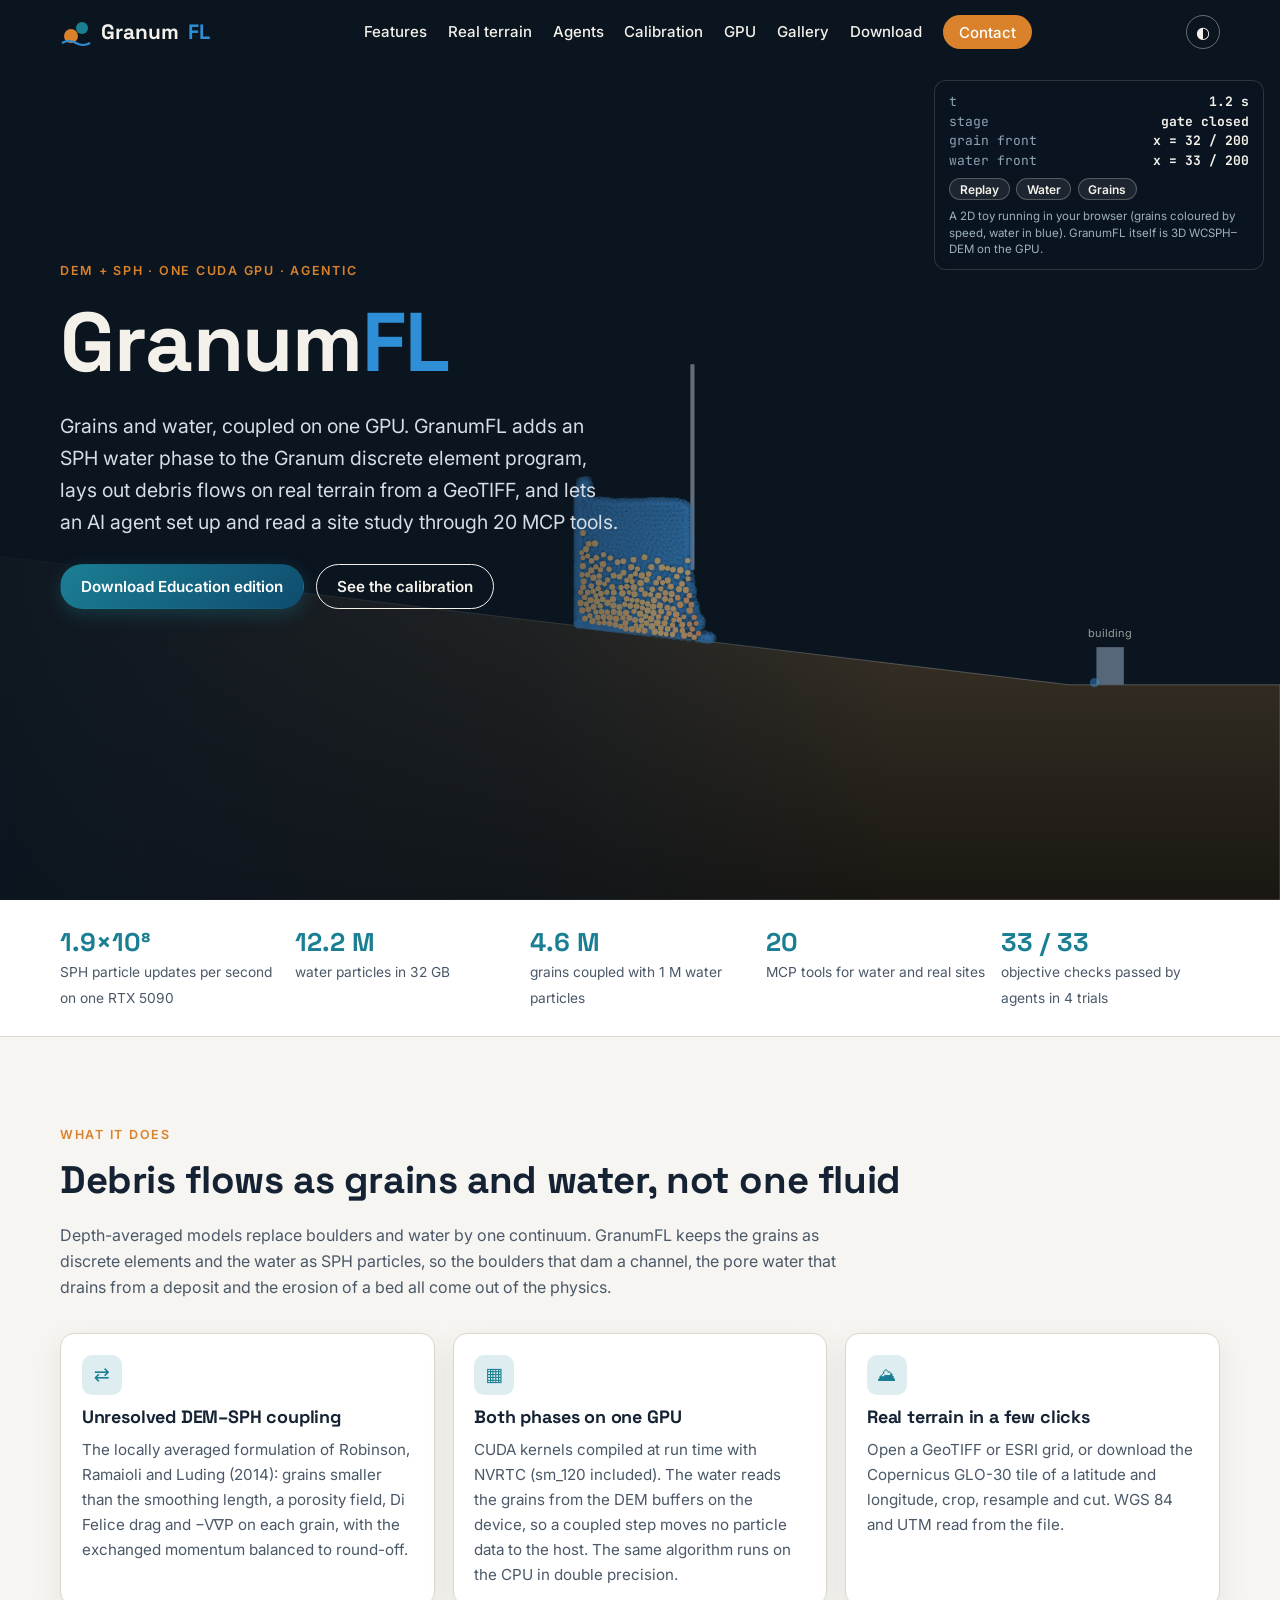
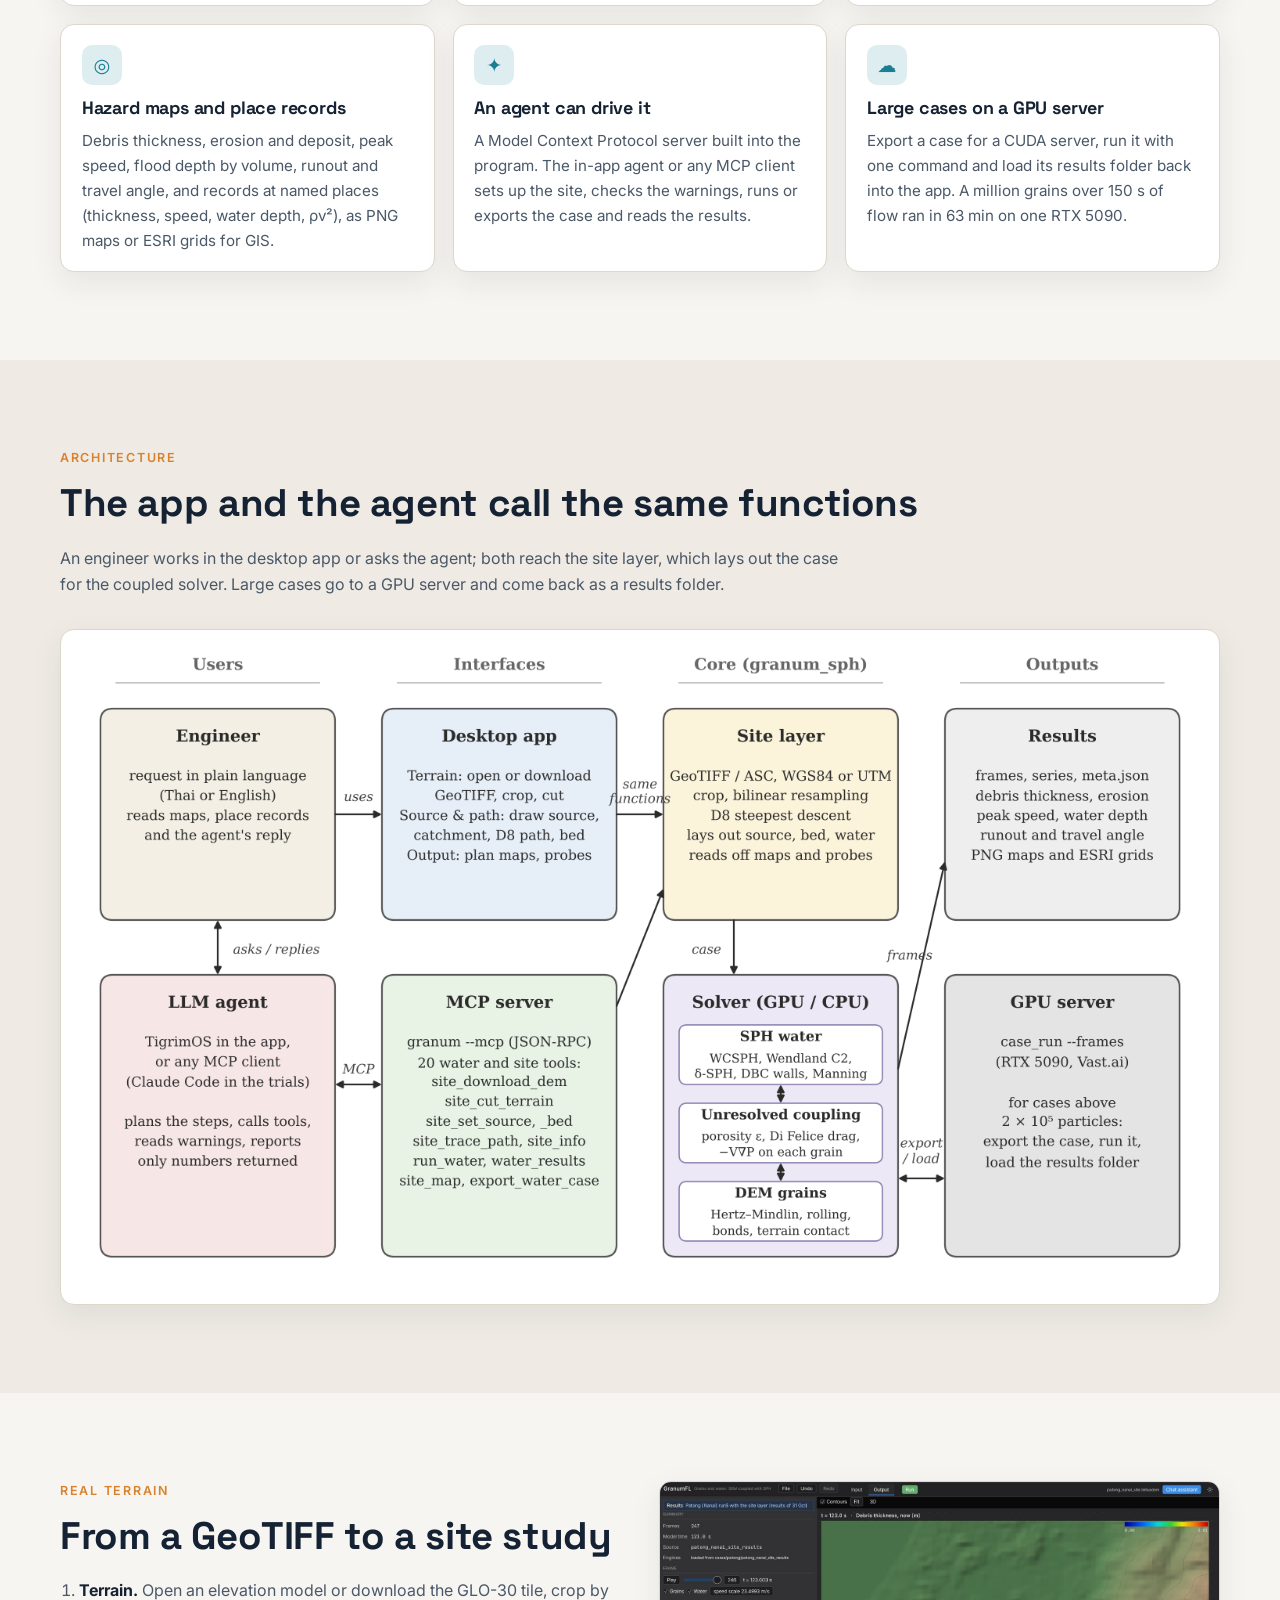
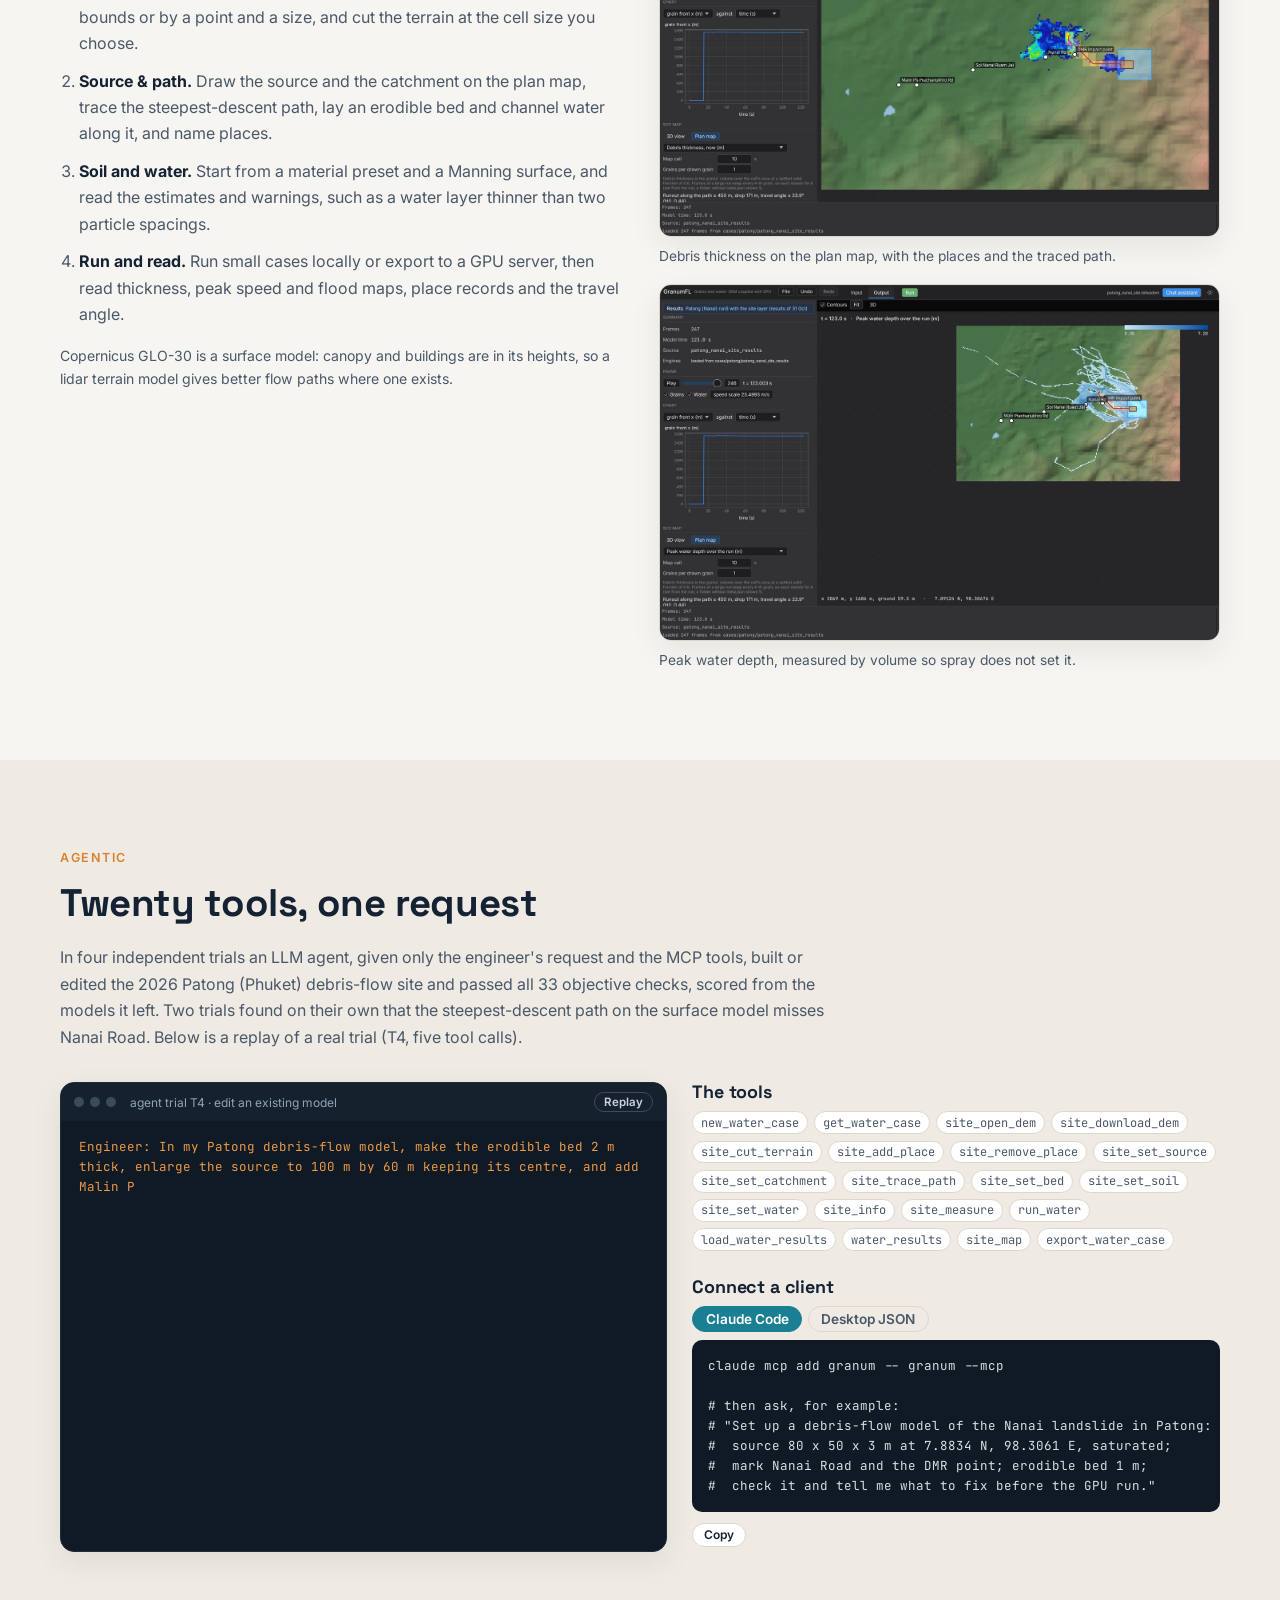
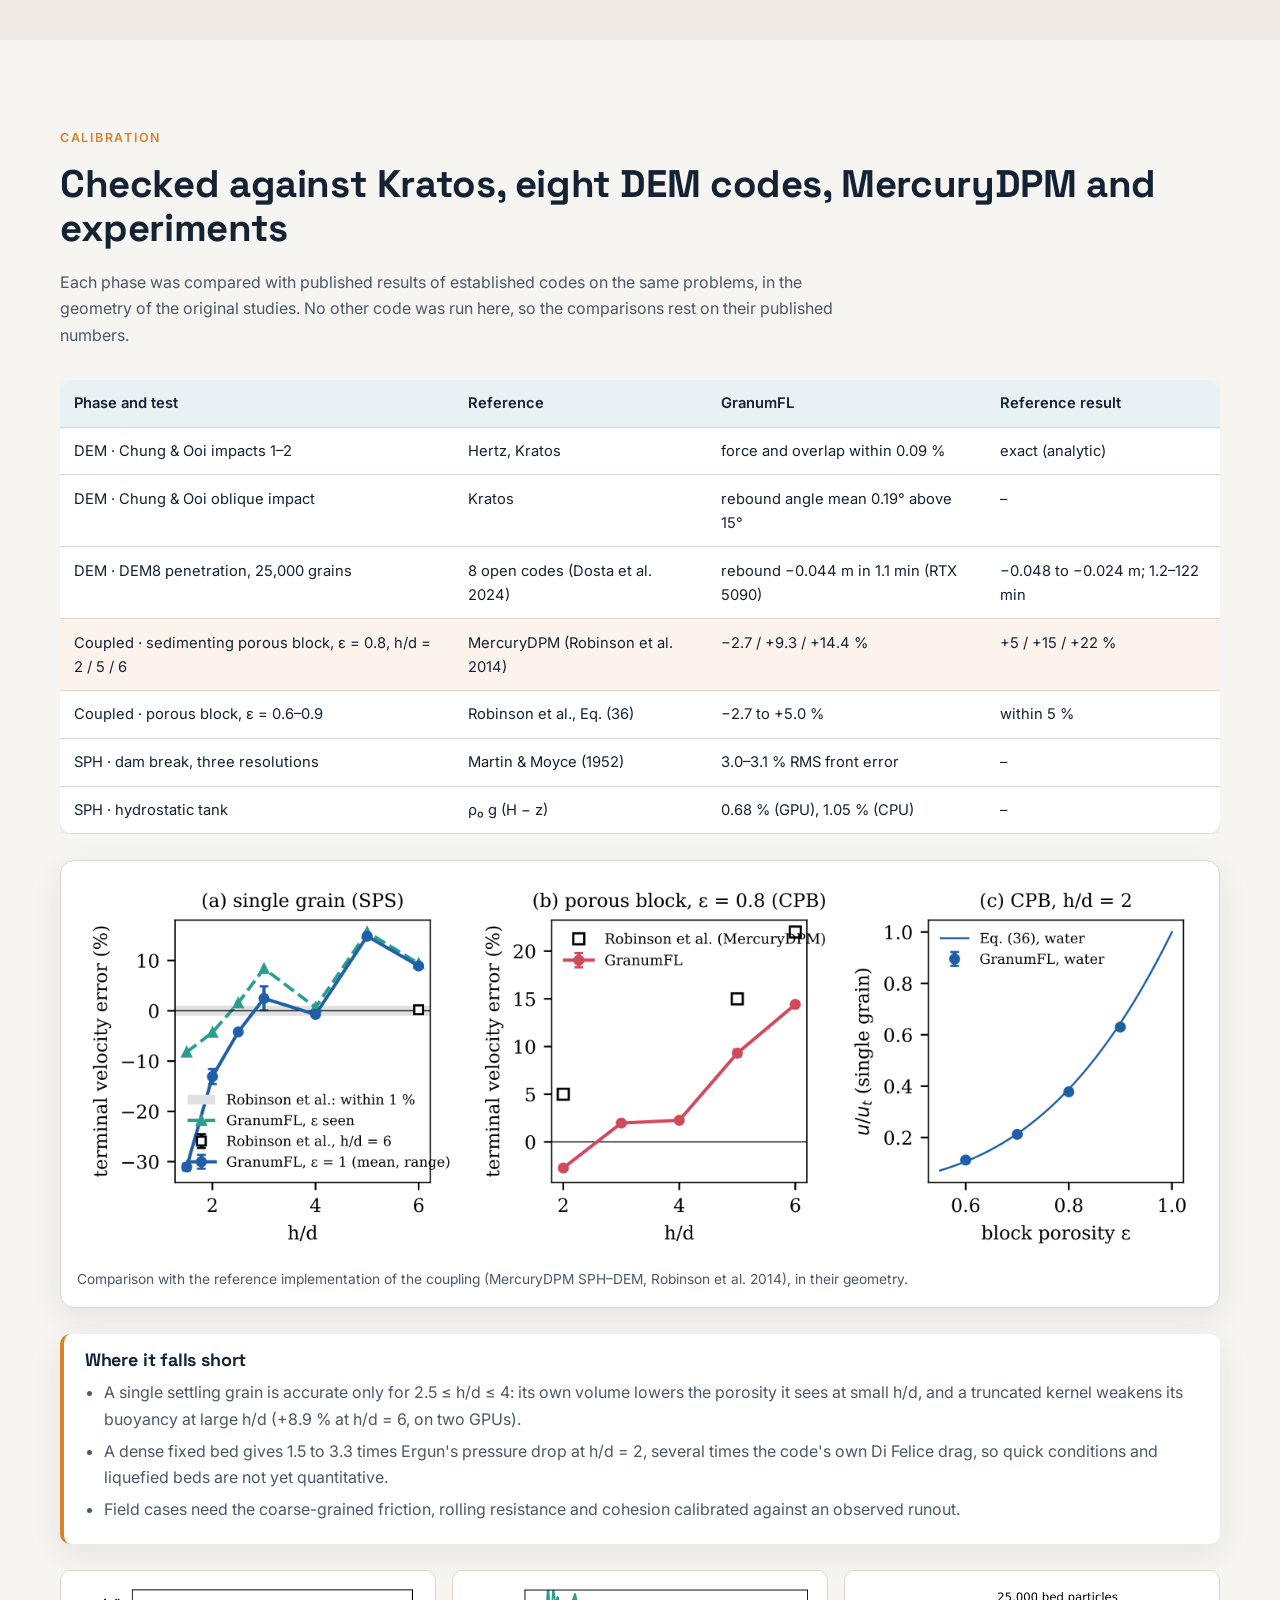
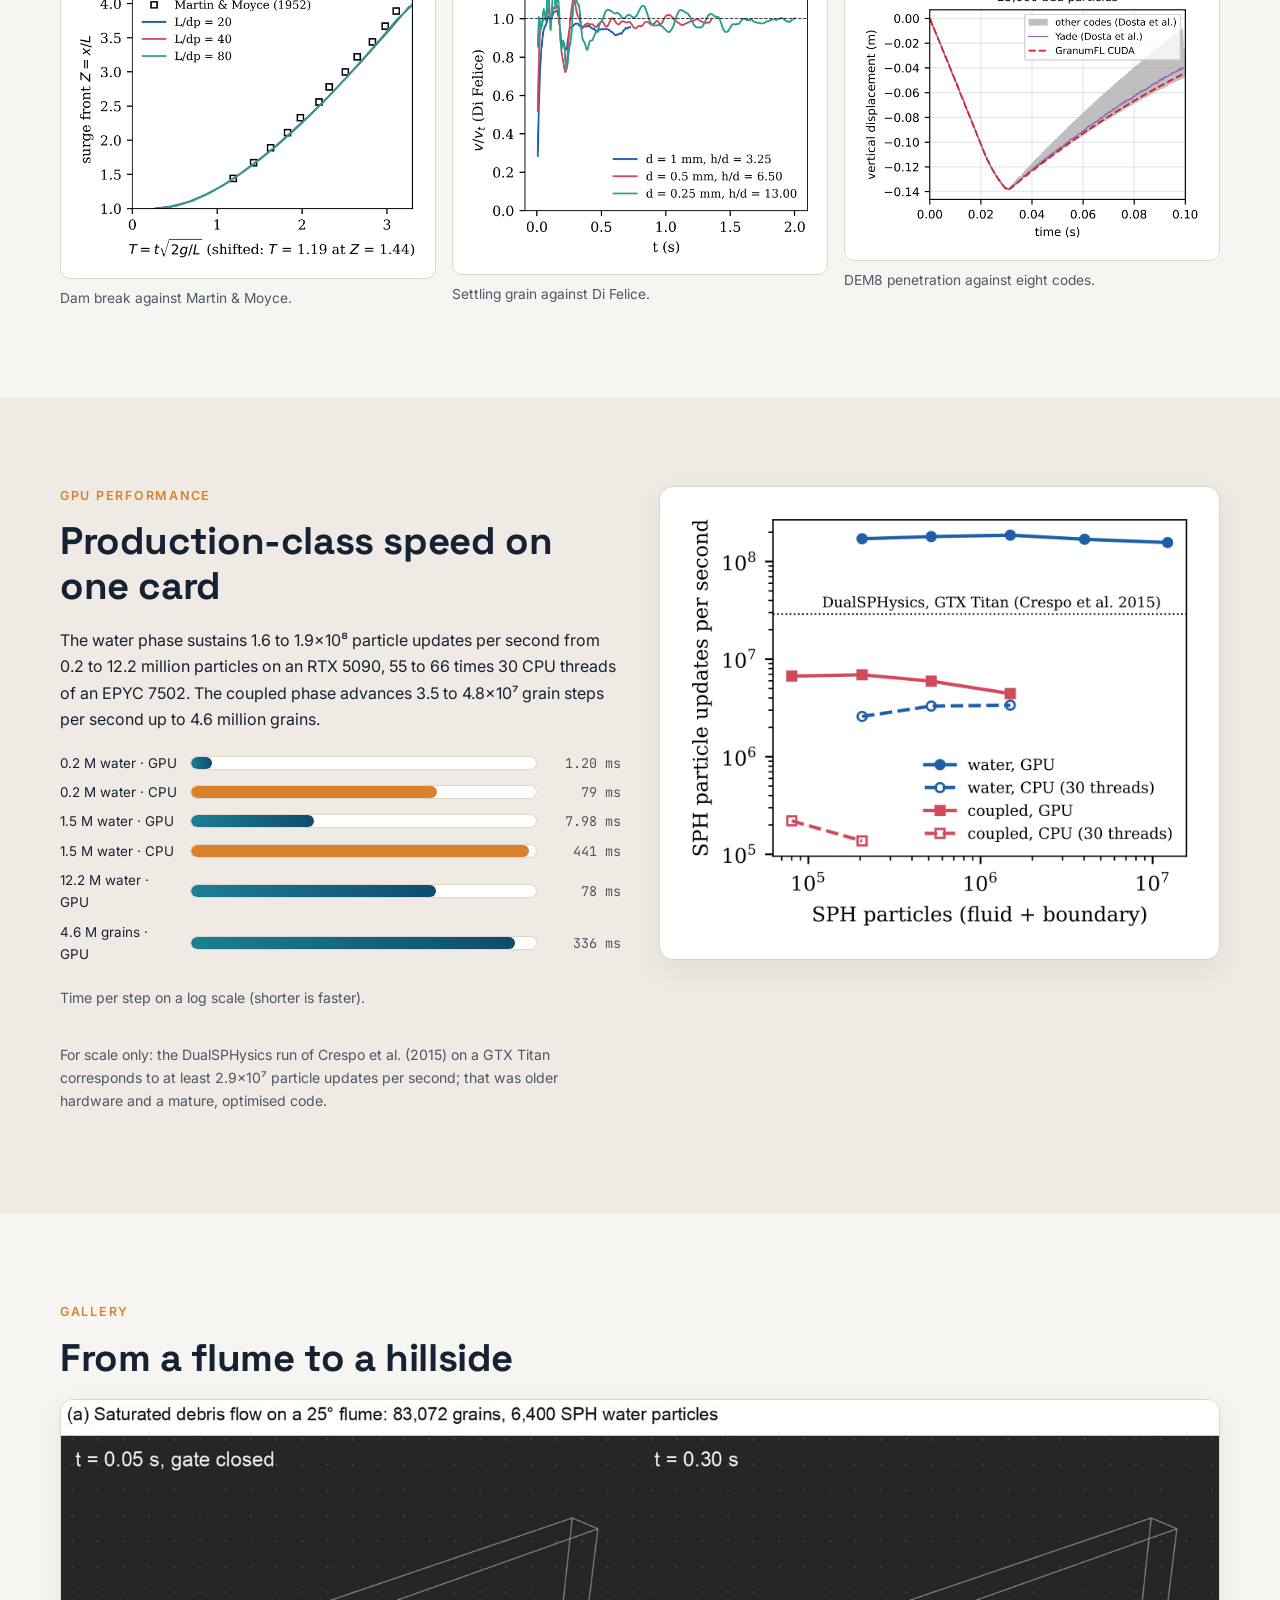
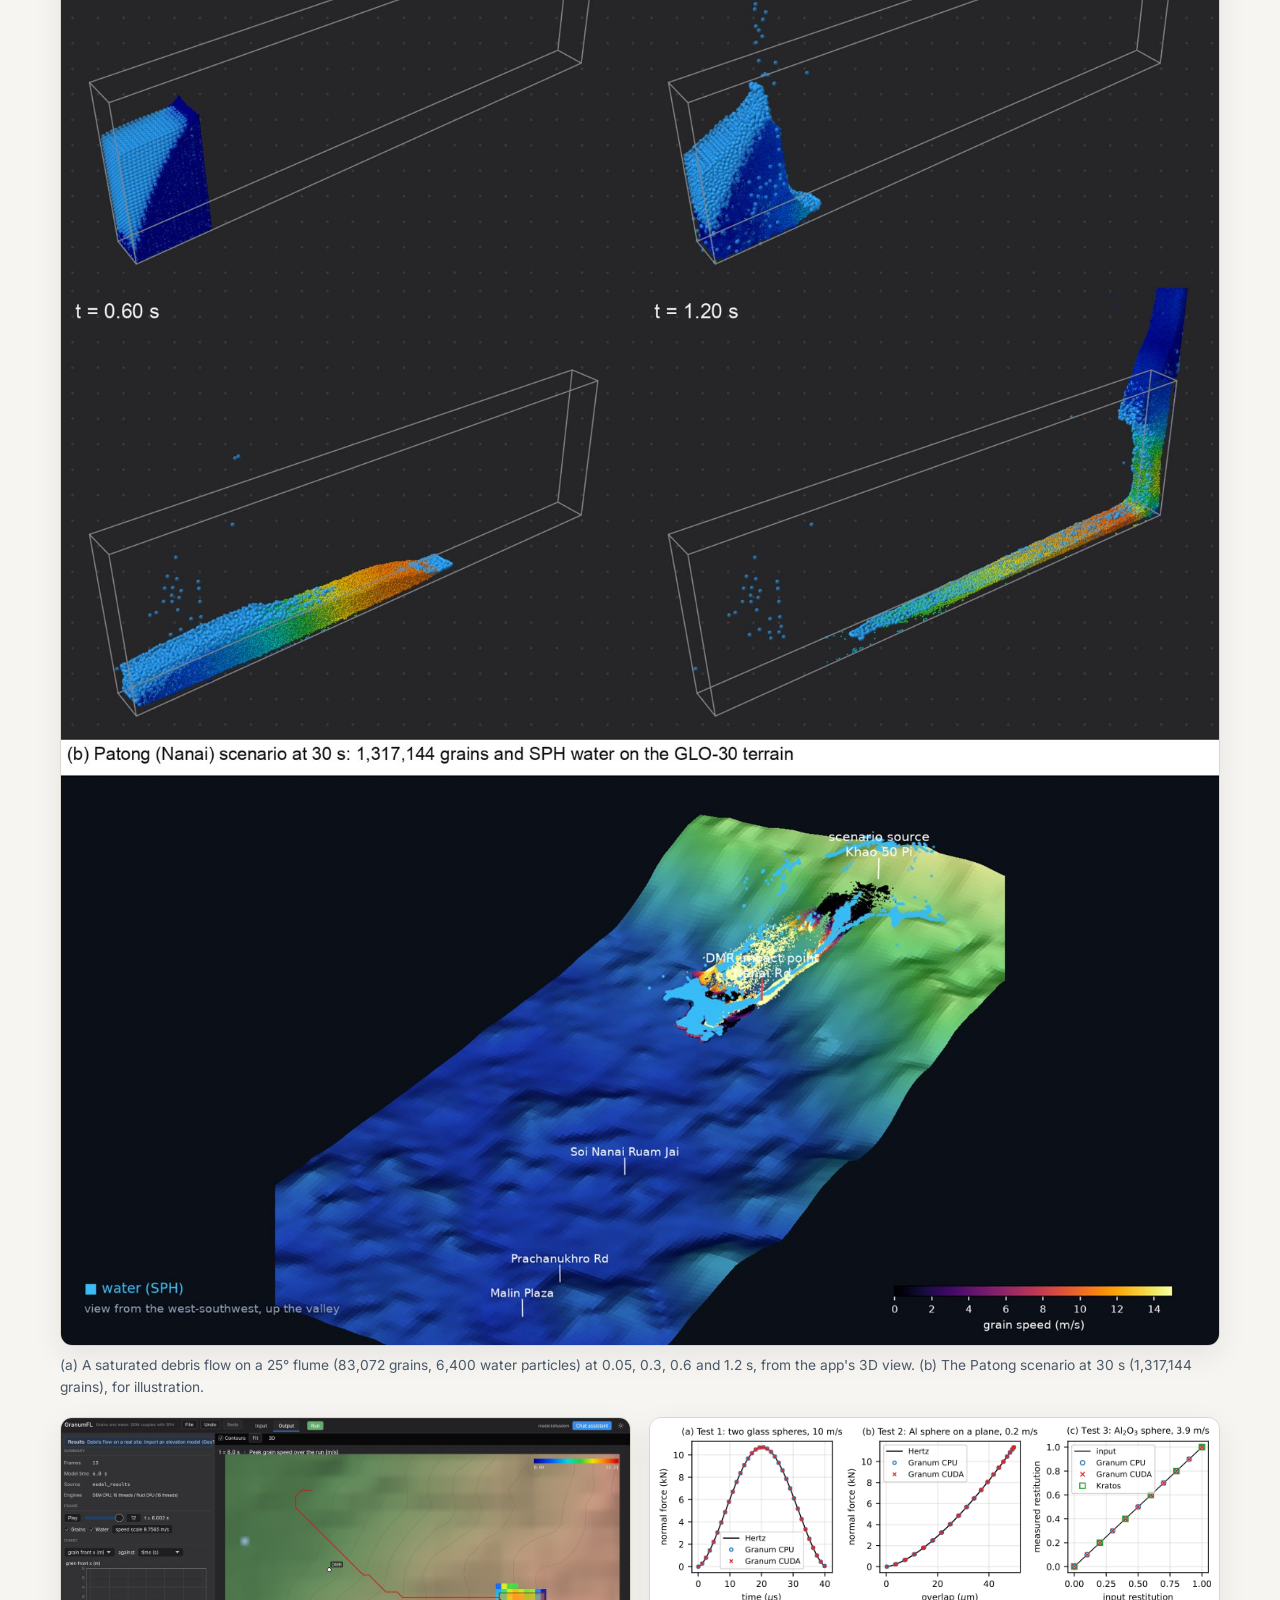
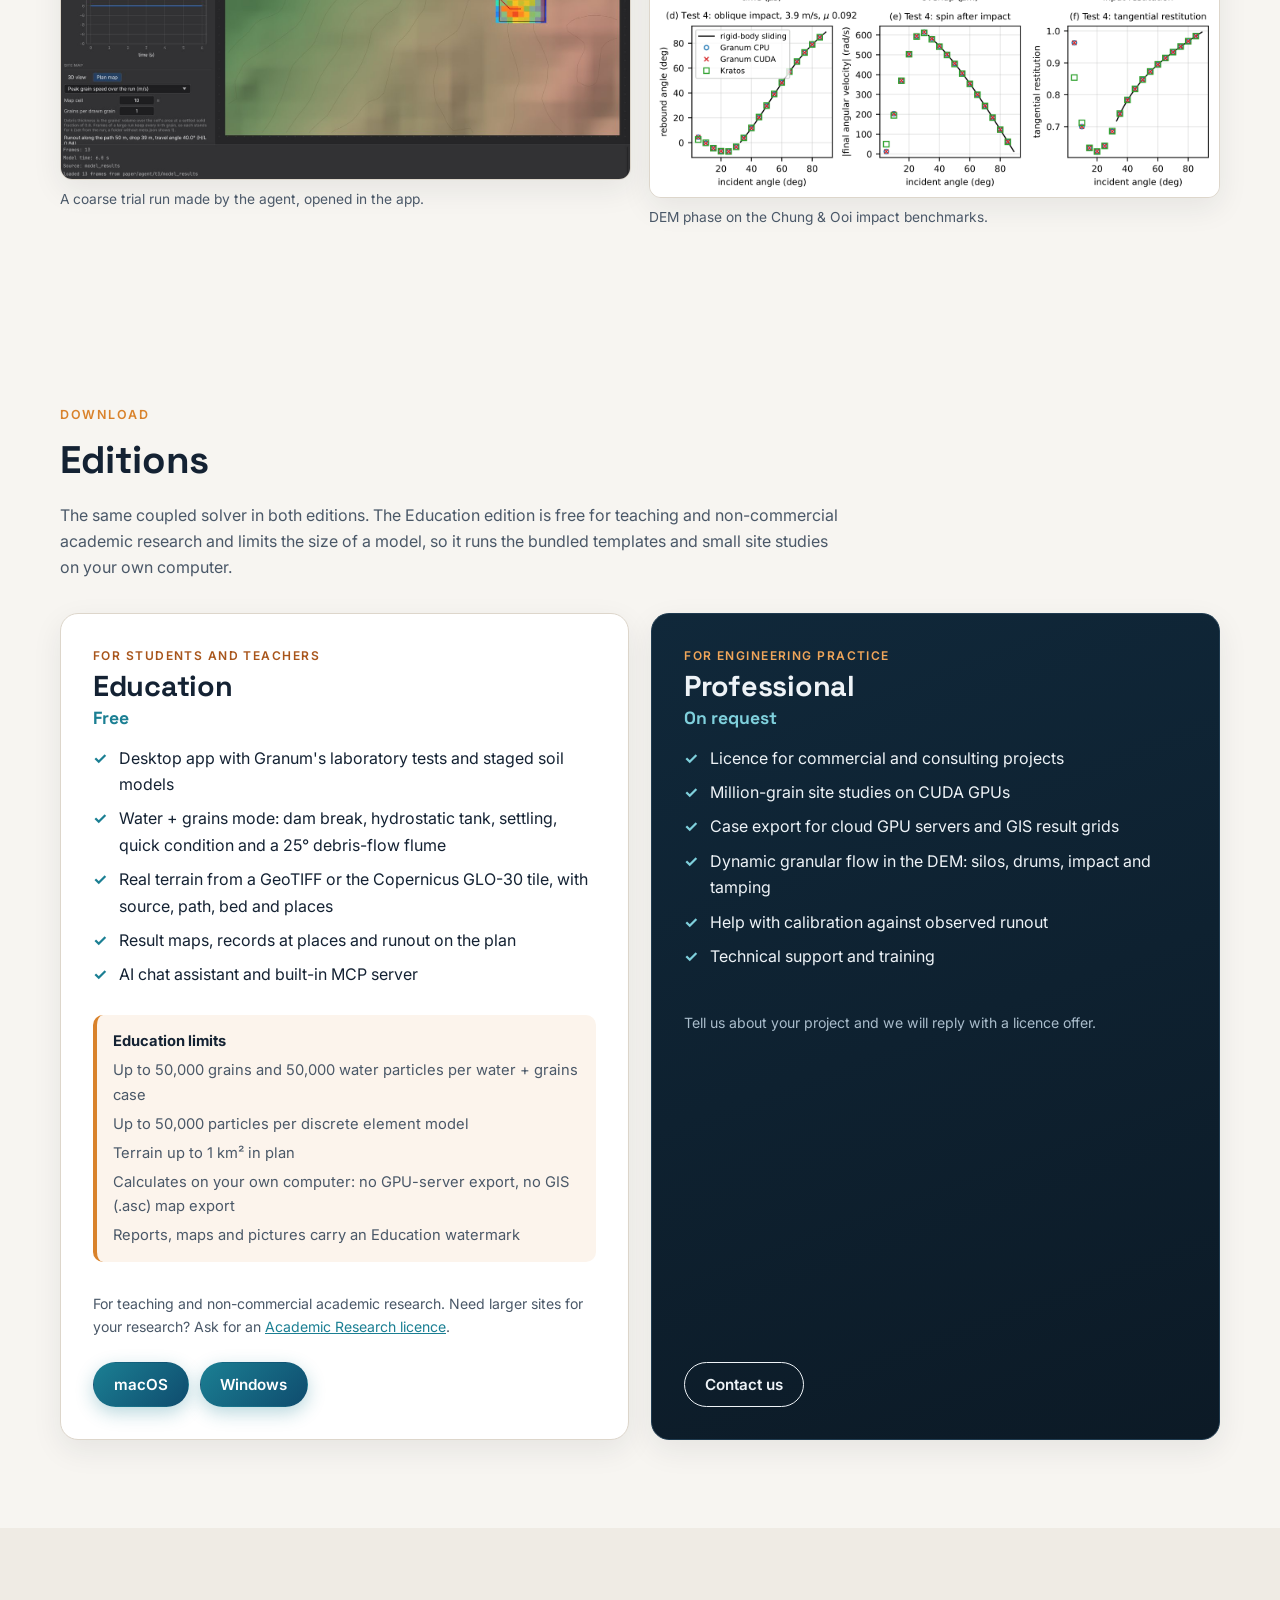
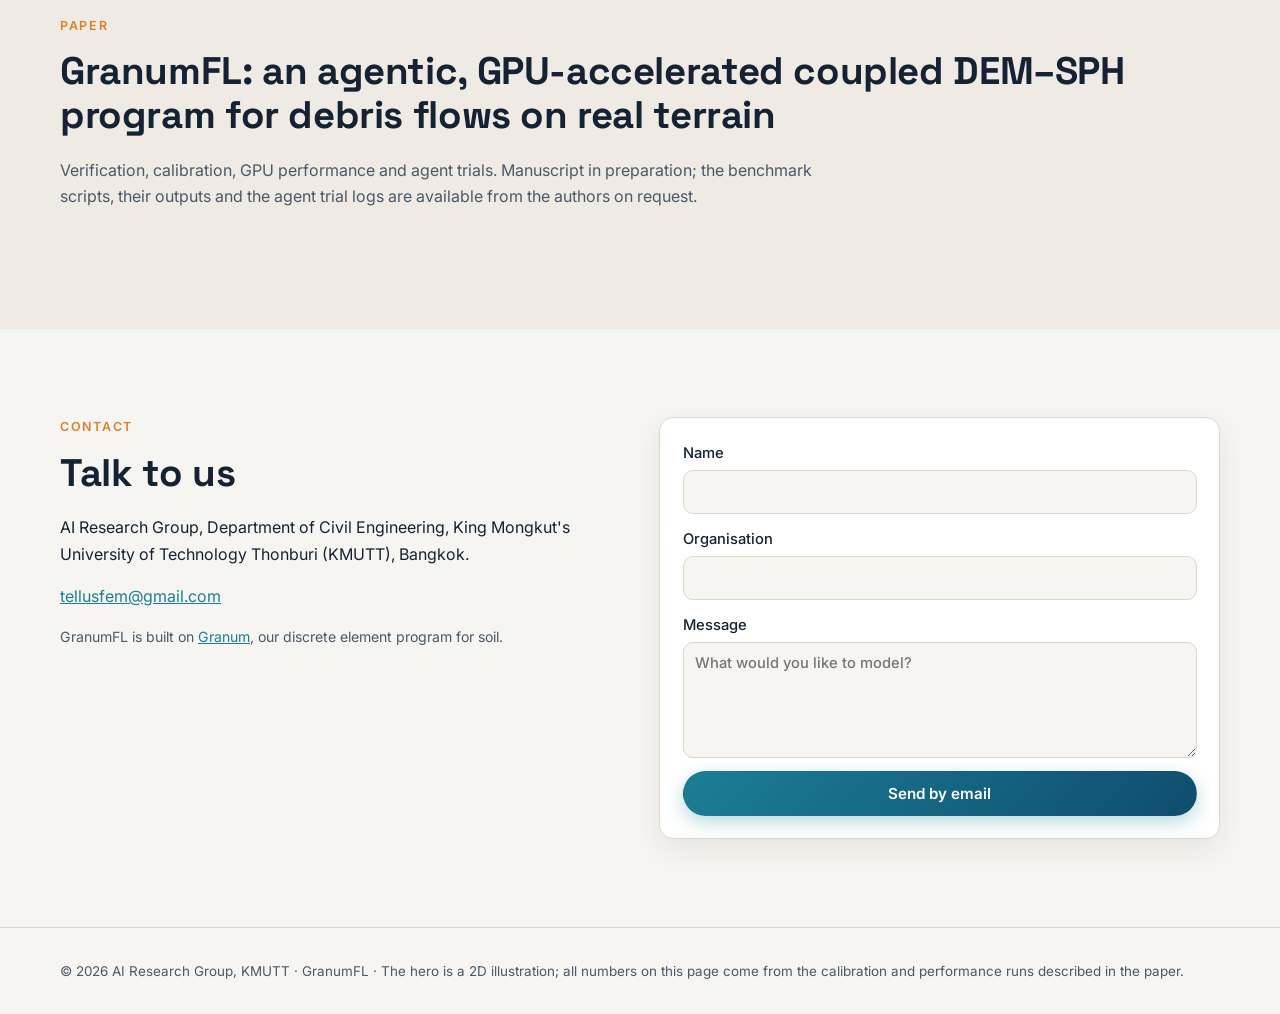
==== index.html @ bceed851 "GranumFL website with the Education edition downloads Co-Authored-By: Claude Opus 5.5 (1M context) <" ====
<!doctype html>
<html lang="en">
<head>
<meta charset="utf-8">
<meta name="viewport" content="width=device-width, initial-scale=1">
<title>GranumFL: grains and water on one GPU</title>
<meta name="description" content="GranumFL couples DEM grains with SPH water on one CUDA GPU, lays out debris-flow cases on real terrain from a GeoTIFF, and lets an AI agent drive every step through 20 MCP tools.">
<link rel="preconnect" href="https://fonts.googleapis.com">
<link rel="preconnect" href="https://fonts.gstatic.com" crossorigin>
<link href="https://fonts.googleapis.com/css2?family=Inter:wght@400;500;600;700&family=Space+Grotesk:wght@500;700&family=JetBrains+Mono:wght@400;600&display=swap" rel="stylesheet">
<link rel="stylesheet" href="style.css">
<link rel="icon" href="data:image/svg+xml,%3Csvg xmlns='http://www.w3.org/2000/svg' viewBox='0 0 32 32'%3E%3Ccircle cx='11' cy='20' r='7' fill='%23d9822b'/%3E%3Ccircle cx='22' cy='12' r='6' fill='%231b7f93'/%3E%3C/svg%3E">
</head>
<body>

<header class="nav" id="nav">
  <div class="wrap nav-in">
    <a class="brand" href="#top" aria-label="GranumFL home">
      <svg class="mark" viewBox="0 0 32 32" aria-hidden="true"><circle class="m2" cx="11" cy="20" r="7"/><circle class="m1" cx="22" cy="12" r="6"/><path class="m4" d="M2 27 Q 9 23 16 27 T 30 27" fill="none" stroke-width="2.2"/></svg>
      Granum<span class="fl">FL</span>
    </a>
    <nav class="links" aria-label="Main">
      <a href="#features">Features</a>
      <a href="#site">Real terrain</a>
      <a href="#agents">Agents</a>
      <a href="#calibration">Calibration</a>
      <a href="#performance">GPU</a>
      <a href="#gallery">Gallery</a>
      <a href="#editions">Download</a>
      <a class="btn btn-sm" href="#contact">Contact</a>
    </nav>
    <button class="theme" id="theme" aria-label="Switch light or dark theme">◐</button>
  </div>
</header>

<section class="hero" id="top">
  <canvas id="sim" aria-label="Live 2D simulation: a saturated debris column released behind a gate runs down a slope into a box"></canvas>
  <div class="hero-shade"></div>
  <div class="wrap hero-in">
    <p class="eyebrow">DEM + SPH · one CUDA GPU · agentic</p>
    <h1>Granum<span class="fl">FL</span></h1>
    <p class="lead">Grains and water, coupled on one GPU. GranumFL adds an SPH water phase to the Granum discrete element program, lays out debris flows on real terrain from a GeoTIFF, and lets an AI agent set up and read a site study through 20 MCP tools.</p>
    <div class="cta">
      <a class="btn btn-primary" href="#editions">Download Education edition</a>
      <a class="btn btn-ghost" href="#calibration">See the calibration</a>
    </div>
  </div>
  <div class="sim-hud" aria-live="off">
    <div><span class="k">t</span> <b id="hud-t">0.0 s</b></div>
    <div><span class="k">stage</span> <b id="hud-stage">gate closed</b></div>
    <div><span class="k">grain front</span> <b id="hud-g">–</b></div>
    <div><span class="k">water front</span> <b id="hud-w">–</b></div>
    <div class="hud-btns"><button id="replay">Replay</button><button id="tog-w" aria-pressed="true">Water</button><button id="tog-g" aria-pressed="true">Grains</button></div>
    <p class="hud-note">A 2D toy running in your browser (grains coloured by speed, water in blue). GranumFL itself is 3D WCSPH–DEM on the GPU.</p>
  </div>
</section>

<section class="stats">
  <div class="wrap stats-in">
    <div><b>1.9×10⁸</b><span>SPH particle updates per second on one RTX 5090</span></div>
    <div><b>12.2 M</b><span>water particles in 32 GB</span></div>
    <div><b>4.6 M</b><span>grains coupled with 1 M water particles</span></div>
    <div><b>20</b><span>MCP tools for water and real sites</span></div>
    <div><b>33 / 33</b><span>objective checks passed by agents in 4 trials</span></div>
  </div>
</section>

<section id="features" class="sec">
  <div class="wrap">
    <p class="eyebrow">What it does</p>
    <h2>Debris flows as grains and water, not one fluid</h2>
    <p class="sub">Depth-averaged models replace boulders and water by one continuum. GranumFL keeps the grains as discrete elements and the water as SPH particles, so the boulders that dam a channel, the pore water that drains from a deposit and the erosion of a bed all come out of the physics.</p>
    <div class="cards">
      <article class="card">
        <div class="ico">⇄</div>
        <h3>Unresolved DEM–SPH coupling</h3>
        <p>The locally averaged formulation of Robinson, Ramaioli and Luding (2014): grains smaller than the smoothing length, a porosity field, Di Felice drag and −V∇P on each grain, with the exchanged momentum balanced to round-off.</p>
      </article>
      <article class="card">
        <div class="ico">▦</div>
        <h3>Both phases on one GPU</h3>
        <p>CUDA kernels compiled at run time with NVRTC (sm_120 included). The water reads the grains from the DEM buffers on the device, so a coupled step moves no particle data to the host. The same algorithm runs on the CPU in double precision.</p>
      </article>
      <article class="card">
        <div class="ico">⛰</div>
        <h3>Real terrain in a few clicks</h3>
        <p>Open a GeoTIFF or ESRI grid, or download the Copernicus GLO-30 tile of a latitude and longitude, crop, resample and cut. WGS 84 and UTM read from the file.</p>
      </article>
      <article class="card">
        <div class="ico">◎</div>
        <h3>Hazard maps and place records</h3>
        <p>Debris thickness, erosion and deposit, peak speed, flood depth by volume, runout and travel angle, and records at named places (thickness, speed, water depth, ρv²), as PNG maps or ESRI grids for GIS.</p>
      </article>
      <article class="card">
        <div class="ico">✦</div>
        <h3>An agent can drive it</h3>
        <p>A Model Context Protocol server built into the program. The in-app agent or any MCP client sets up the site, checks the warnings, runs or exports the case and reads the results.</p>
      </article>
      <article class="card">
        <div class="ico">☁</div>
        <h3>Large cases on a GPU server</h3>
        <p>Export a case for a CUDA server, run it with one command and load its results folder back into the app. A million grains over 150 s of flow ran in 63 min on one RTX 5090.</p>
      </article>
    </div>
  </div>
</section>

<section class="sec alt">
  <div class="wrap">
    <p class="eyebrow">Architecture</p>
    <h2>The app and the agent call the same functions</h2>
    <p class="sub">An engineer works in the desktop app or asks the agent; both reach the site layer, which lays out the case for the coupled solver. Large cases go to a GPU server and come back as a results folder.</p>
    <figure class="fig"><img src="img/fig_arch.png" alt="Architecture: users, interfaces (desktop app, MCP server), core (site layer, solver with SPH water, coupling and DEM grains), outputs (results, GPU server)" loading="lazy"></figure>
  </div>
</section>

<section id="site" class="sec">
  <div class="wrap two">
    <div>
      <p class="eyebrow">Real terrain</p>
      <h2>From a GeoTIFF to a site study</h2>
      <ol class="steps">
        <li><b>Terrain.</b> Open an elevation model or download the GLO-30 tile, crop by bounds or by a point and a size, and cut the terrain at the cell size you choose.</li>
        <li><b>Source &amp; path.</b> Draw the source and the catchment on the plan map, trace the steepest-descent path, lay an erodible bed and channel water along it, and name places.</li>
        <li><b>Soil and water.</b> Start from a material preset and a Manning surface, and read the estimates and warnings, such as a water layer thinner than two particle spacings.</li>
        <li><b>Run and read.</b> Run small cases locally or export to a GPU server, then read thickness, peak speed and flood maps, place records and the travel angle.</li>
      </ol>
      <p class="small">Copernicus GLO-30 is a surface model: canopy and buildings are in its heights, so a lidar terrain model gives better flow paths where one exists.</p>
    </div>
    <div class="shots">
      <figure><img src="img/app_debris_map.jpg" alt="GranumFL Output: plan map of debris thickness over shaded terrain with named places and the traced flow path" loading="lazy"><figcaption>Debris thickness on the plan map, with the places and the traced path.</figcaption></figure>
      <figure><img src="img/app_water_map.jpg" alt="GranumFL Output: plan map of peak water depth by volume" loading="lazy"><figcaption>Peak water depth, measured by volume so spray does not set it.</figcaption></figure>
    </div>
  </div>
</section>

<section id="agents" class="sec alt agents">
  <div class="wrap">
    <p class="eyebrow">Agentic</p>
    <h2>Twenty tools, one request</h2>
    <p class="sub">In four independent trials an LLM agent, given only the engineer's request and the MCP tools, built or edited the 2026 Patong (Phuket) debris-flow site and passed all 33 objective checks, scored from the models it left. Two trials found on their own that the steepest-descent path on the surface model misses Nanai Road. Below is a replay of a real trial (T4, five tool calls).</p>
    <div class="agent-grid">
      <div class="term" aria-label="Replay of agent trial T4">
        <div class="term-bar"><span></span><span></span><span></span><em>agent trial T4 · edit an existing model</em><button id="replay-agent">Replay</button></div>
        <pre id="agent-log"></pre>
      </div>
      <div>
        <h3>The tools</h3>
        <div class="chips" id="chips"></div>
        <h3 class="mt">Connect a client</h3>
        <div class="tabs" role="tablist">
          <button role="tab" aria-selected="true" data-tab="cc">Claude Code</button>
          <button role="tab" aria-selected="false" data-tab="json">Desktop JSON</button>
        </div>
        <pre class="code" id="snippet"></pre>
        <button class="copy" id="copy">Copy</button>
      </div>
    </div>
  </div>
</section>

<section id="calibration" class="sec">
  <div class="wrap">
    <p class="eyebrow">Calibration</p>
    <h2>Checked against Kratos, eight DEM codes, MercuryDPM and experiments</h2>
    <p class="sub">Each phase was compared with published results of established codes on the same problems, in the geometry of the original studies. No other code was run here, so the comparisons rest on their published numbers.</p>
    <div class="table-wrap">
      <table class="cal">
        <thead><tr><th>Phase and test</th><th>Reference</th><th>GranumFL</th><th>Reference result</th></tr></thead>
        <tbody>
          <tr><td>DEM · Chung &amp; Ooi impacts 1–2</td><td>Hertz, Kratos</td><td>force and overlap within 0.09 %</td><td>exact (analytic)</td></tr>
          <tr><td>DEM · Chung &amp; Ooi oblique impact</td><td>Kratos</td><td>rebound angle mean 0.19° above 15°</td><td>–</td></tr>
          <tr><td>DEM · DEM8 penetration, 25,000 grains</td><td>8 open codes (Dosta et al. 2024)</td><td>rebound −0.044 m in 1.1 min (RTX 5090)</td><td>−0.048 to −0.024 m; 1.2–122 min</td></tr>
          <tr class="hl"><td>Coupled · sedimenting porous block, ε = 0.8, h/d = 2 / 5 / 6</td><td>MercuryDPM (Robinson et al. 2014)</td><td>−2.7 / +9.3 / +14.4 %</td><td>+5 / +15 / +22 %</td></tr>
          <tr><td>Coupled · porous block, ε = 0.6–0.9</td><td>Robinson et al., Eq. (36)</td><td>−2.7 to +5.0 %</td><td>within 5 %</td></tr>
          <tr><td>SPH · dam break, three resolutions</td><td>Martin &amp; Moyce (1952)</td><td>3.0–3.1 % RMS front error</td><td>–</td></tr>
          <tr><td>SPH · hydrostatic tank</td><td>ρ₀ g (H − z)</td><td>0.68 % (GPU), 1.05 % (CPU)</td><td>–</td></tr>
        </tbody>
      </table>
    </div>
    <figure class="fig"><img src="img/fig_robinson.png" alt="Comparison with the MercuryDPM SPH-DEM of Robinson et al. 2014: single grain error, porous block error against h/d, block velocity against porosity" loading="lazy"><figcaption>Comparison with the reference implementation of the coupling (MercuryDPM SPH–DEM, Robinson et al. 2014), in their geometry.</figcaption></figure>
    <div class="honest">
      <h3>Where it falls short</h3>
      <ul>
        <li>A single settling grain is accurate only for 2.5 ≤ h/d ≤ 4: its own volume lowers the porosity it sees at small h/d, and a truncated kernel weakens its buoyancy at large h/d (+8.9 % at h/d = 6, on two GPUs).</li>
        <li>A dense fixed bed gives 1.5 to 3.3 times Ergun's pressure drop at h/d = 2, several times the code's own Di Felice drag, so quick conditions and liquefied beds are not yet quantitative.</li>
        <li>Field cases need the coarse-grained friction, rolling resistance and cohesion calibrated against an observed runout.</li>
      </ul>
    </div>
    <div class="figs3">
      <figure><img src="img/fig_dambreak.png" alt="Dam break surge front against Martin and Moyce" loading="lazy"><figcaption>Dam break against Martin &amp; Moyce.</figcaption></figure>
      <figure><img src="img/fig_settling.png" alt="Settling grain against Di Felice terminal velocity" loading="lazy"><figcaption>Settling grain against Di Felice.</figcaption></figure>
      <figure><img src="img/fig_penetration.png" alt="DEM8 penetration against eight open-source codes" loading="lazy"><figcaption>DEM8 penetration against eight codes.</figcaption></figure>
    </div>
  </div>
</section>

<section id="performance" class="sec alt">
  <div class="wrap two">
    <div>
      <p class="eyebrow">GPU performance</p>
      <h2>Production-class speed on one card</h2>
      <p>The water phase sustains 1.6 to 1.9×10⁸ particle updates per second from 0.2 to 12.2 million particles on an RTX 5090, 55 to 66 times 30 CPU threads of an EPYC 7502. The coupled phase advances 3.5 to 4.8×10⁷ grain steps per second up to 4.6 million grains.</p>
      <div class="bars" id="bars" aria-label="Time per step on GPU and CPU"></div>
      <p class="small">For scale only: the DualSPHysics run of Crespo et al. (2015) on a GTX Titan corresponds to at least 2.9×10⁷ particle updates per second; that was older hardware and a mature, optimised code.</p>
    </div>
    <figure class="fig"><img src="img/fig_perf_thr.png" alt="Throughput in particle updates per second against particle count, GPU and CPU" loading="lazy"></figure>
  </div>
</section>

<section id="gallery" class="sec">
  <div class="wrap">
    <p class="eyebrow">Gallery</p>
    <h2>From a flume to a hillside</h2>
    <div class="gallery">
      <figure class="wide"><img src="img/render_flume_patong.jpg" alt="Renders: a saturated debris flow on a 25 degree flume at four times, and the Patong scenario at 30 s" loading="lazy"><figcaption>(a) A saturated debris flow on a 25° flume (83,072 grains, 6,400 water particles) at 0.05, 0.3, 0.6 and 1.2 s, from the app's 3D view. (b) The Patong scenario at 30 s (1,317,144 grains), for illustration.</figcaption></figure>
      <figure><img src="img/app_agent_result.jpg" alt="The app showing a coarse trial run made by the agent: peak grain speed map" loading="lazy"><figcaption>A coarse trial run made by the agent, opened in the app.</figcaption></figure>
      <figure><img src="img/fig_chung_ooi.png" alt="Chung and Ooi impact benchmarks against Hertz and Kratos" loading="lazy"><figcaption>DEM phase on the Chung &amp; Ooi impact benchmarks.</figcaption></figure>
    </div>
  </div>
</section>

<section id="editions" class="sec">
  <div class="wrap">
    <p class="eyebrow">Download</p>
    <h2>Editions</h2>
    <p class="sub">The same coupled solver in both editions. The Education edition is free for teaching and non-commercial academic research and limits the size of a model, so it runs the bundled templates and small site studies on your own computer.</p>
    <div class="editions">
      <article class="ed">
        <p class="tag">For students and teachers</p>
        <h3>Education</h3>
        <p class="price">Free</p>
        <ul class="ticks">
          <li>Desktop app with Granum's laboratory tests and staged soil models</li>
          <li>Water + grains mode: dam break, hydrostatic tank, settling, quick condition and a 25° debris-flow flume</li>
          <li>Real terrain from a GeoTIFF or the Copernicus GLO-30 tile, with source, path, bed and places</li>
          <li>Result maps, records at places and runout on the plan</li>
          <li>AI chat assistant and built-in MCP server</li>
        </ul>
        <div class="limits">
          <b>Education limits</b>
          <span>Up to 50,000 grains and 50,000 water particles per water + grains case</span>
          <span>Up to 50,000 particles per discrete element model</span>
          <span>Terrain up to 1 km² in plan</span>
          <span>Calculates on your own computer: no GPU-server export, no GIS (.asc) map export</span>
          <span>Reports, maps and pictures carry an Education watermark</span>
        </div>
        <p class="fine">For teaching and non-commercial academic research. Need larger sites for your research? Ask for an <a href="#contact" data-topic="Academic Research licence">Academic Research licence</a>.</p>
        <div class="dl">
          <button class="btn btn-primary" data-os="macos">macOS</button>
          <button class="btn btn-primary" data-os="windows">Windows</button>
        </div>
      </article>
      <article class="ed pro">
        <p class="tag">For engineering practice</p>
        <h3>Professional</h3>
        <p class="price">On request</p>
        <ul class="ticks">
          <li>Licence for commercial and consulting projects</li>
          <li>Million-grain site studies on CUDA GPUs</li>
          <li>Case export for cloud GPU servers and GIS result grids</li>
          <li>Dynamic granular flow in the DEM: silos, drums, impact and tamping</li>
          <li>Help with calibration against observed runout</li>
          <li>Technical support and training</li>
        </ul>
        <p class="fine">Tell us about your project and we will reply with a licence offer.</p>
        <div class="dl"><a class="btn btn-ghost" href="#contact" data-topic="Professional licence">Contact us</a></div>
      </article>
    </div>
  </div>
</section>

<section id="paper" class="sec alt">
  <div class="wrap">
    <p class="eyebrow">Paper</p>
    <h2>GranumFL: an agentic, GPU-accelerated coupled DEM–SPH program for debris flows on real terrain</h2>
    <p class="sub">Verification, calibration, GPU performance and agent trials. Manuscript in preparation; the benchmark scripts, their outputs and the agent trial logs are available from the authors on request.</p>
  </div>
</section>

<section id="contact" class="sec">
  <div class="wrap two">
    <div>
      <p class="eyebrow">Contact</p>
      <h2>Talk to us</h2>
      <p>AI Research Group, Department of Civil Engineering, King Mongkut's University of Technology Thonburi (KMUTT), Bangkok.</p>
      <p><a href="mailto:tellusfem@gmail.com">tellusfem@gmail.com</a></p>
      <p class="small">GranumFL is built on <a href="https://granumdem.github.io">Granum</a>, our discrete element program for soil.</p>
    </div>
    <form class="form" id="form">
      <label>Name <input name="name" required></label>
      <label>Organisation <input name="org"></label>
      <label>Message <textarea name="msg" rows="4" required placeholder="What would you like to model?"></textarea></label>
      <button class="btn btn-primary" type="submit">Send by email</button>
    </form>
  </div>
</section>

<footer class="foot">
  <div class="wrap">© 2026 AI Research Group, KMUTT · GranumFL · The hero is a 2D illustration; all numbers on this page come from the calibration and performance runs described in the paper.</div>
</footer>

<dialog id="dlg">
  <form method="dialog" class="dlg-in">
    <h3>GranumFL Education edition</h3>
    <p id="dlgOs" class="small"></p>
    <label class="check"><input type="checkbox" id="agree"> I will use GranumFL for teaching or non-commercial academic research only.</label>
    <div class="dlg-act">
      <button class="btn btn-ghost" value="cancel">Cancel</button>
      <a class="btn btn-primary disabled" id="dlgGo" href="#" aria-disabled="true">Download</a>
    </div>
    <p class="small dlg-meta"><a href="LICENSE-EDUCATION.txt" target="_blank">Licence</a> · <a href="README-EDUCATION.txt" target="_blank">Quick start</a> · <a href="https://github.com/granumDEM/granumfl/releases/latest" target="_blank" rel="noopener">All releases and checksums</a></p>
    <p class="small" id="dlgMissing" hidden>This build is not online yet. <a href="#contact" id="dlgAsk">Ask us for a copy.</a></p>
  </form>
</dialog>

<script src="downloads/config.js"></script>
<script src="sim.js"></script>
<script src="app.js"></script>
</body>
</html>
---- style.css ----
:root {
  --bg: #f7f5f1;
  --bg-alt: #efebe4;
  --card: #ffffff;
  --ink: #142233;
  --ink-2: #4a5868;
  --line: #ddd6cb;
  --teal: #1b7f93;
  --teal-2: #0f4c6e;
  --sand: #d9822b;
  --sand-2: #a8551b;
  --water: #2f8fd6;
  --hero-ink: #f4f1ea;
  --hero-bg: #0b1520;
  --code-bg: #0f1a24;
  --shadow: 0 10px 30px rgba(20, 34, 51, .08);
  --r: 14px;
  color-scheme: light;
}
@media (prefers-color-scheme: dark) {
  :root:not([data-theme="light"]) {
    --bg: #0d141c; --bg-alt: #111b25; --card: #16222e; --ink: #e9eef3; --ink-2: #9fb0c0;
    --line: #243443; --teal: #3bb3c6; --teal-2: #7fd0dc; --sand: #eb9a4a; --sand-2: #f2b479; --water: #58b0ee;
    --shadow: 0 10px 30px rgba(0, 0, 0, .35); color-scheme: dark;
  }
}
:root[data-theme="dark"] {
  --bg: #0d141c; --bg-alt: #111b25; --card: #16222e; --ink: #e9eef3; --ink-2: #9fb0c0;
  --line: #243443; --teal: #3bb3c6; --teal-2: #7fd0dc; --sand: #eb9a4a; --sand-2: #f2b479; --water: #58b0ee;
  --shadow: 0 10px 30px rgba(0, 0, 0, .35); color-scheme: dark;
}

* { box-sizing: border-box; }
html { scroll-behavior: smooth; scroll-padding-top: 72px; }
body { margin: 0; background: var(--bg); color: var(--ink); font: 16px/1.65 Inter, system-ui, -apple-system, "Segoe UI", sans-serif; overflow-x: hidden; }
img { max-width: 100%; display: block; height: auto; }
a { color: var(--teal); }
h1, h2, h3 { font-family: "Space Grotesk", Inter, sans-serif; line-height: 1.15; margin: 0 0 .5em; letter-spacing: -.01em; }
h2 { font-size: clamp(1.6rem, 3.2vw, 2.4rem); }
h3 { font-size: 1.12rem; }
.wrap { width: min(1160px, 100% - 32px); margin-inline: auto; }
.small { font-size: .88rem; color: var(--ink-2); }
.sub { color: var(--ink-2); max-width: 780px; margin: 0 0 2rem; }
.eyebrow { text-transform: uppercase; letter-spacing: .14em; font-size: .78rem; font-weight: 600; color: var(--sand); margin: 0 0 .8rem; }
.fl { color: var(--water); }
.mt { margin-top: 1.6rem; }

/* buttons */
.btn { display: inline-flex; align-items: center; justify-content: center; gap: .5em; padding: .78em 1.3em; border-radius: 999px; font: 600 .95rem Inter, sans-serif; text-decoration: none; border: 1.5px solid transparent; cursor: pointer; transition: transform .15s, box-shadow .2s, background .2s; }
.btn:hover { transform: translateY(-1px); }
.btn-primary { background: linear-gradient(135deg, var(--teal), var(--teal-2)); color: #fff; box-shadow: 0 6px 18px rgba(27, 127, 147, .3); }
.btn-ghost { background: transparent; color: inherit; border-color: currentColor; }
.btn-sm { padding: .45em 1em; font-size: .88rem; background: var(--sand); color: #fff !important; }

/* nav */
.nav { position: fixed; inset: 0 0 auto; z-index: 50; transition: background .25s, box-shadow .25s; }
.nav.solid { background: color-mix(in srgb, var(--bg) 88%, transparent); backdrop-filter: blur(10px); box-shadow: 0 1px 0 var(--line); }
.nav-in { display: flex; align-items: center; justify-content: space-between; height: 64px; gap: 1rem; }
.brand { display: flex; align-items: center; gap: .55rem; text-decoration: none; color: var(--hero-ink); font: 700 1.3rem "Space Grotesk", sans-serif; }
.nav.solid .brand { color: var(--ink); }
.mark { width: 32px; height: 32px; }
.m1 { fill: var(--teal); } .m2 { fill: var(--sand); } .m4 { stroke: var(--water); }
.links { display: flex; gap: 1.3rem; align-items: center; }
.links a { color: var(--hero-ink); text-decoration: none; font-weight: 500; font-size: .94rem; }
.nav.solid .links a { color: var(--ink); }
.links a.btn-sm { color: #fff; }
.theme { background: none; border: 1px solid color-mix(in srgb, var(--hero-ink) 40%, transparent); color: var(--hero-ink); border-radius: 50%; width: 34px; height: 34px; cursor: pointer; font-size: 1rem; }
.nav.solid .theme { color: var(--ink); border-color: var(--line); }
@media (max-width: 900px) { .links a:not(.btn-sm) { display: none; } }

/* hero */
.hero { position: relative; min-height: 100vh; display: flex; align-items: center; background: var(--hero-bg); color: var(--hero-ink); overflow: hidden; }
#sim { position: absolute; inset: 0; width: 100%; height: 100%; }
.hero-shade { position: absolute; inset: 0; background: linear-gradient(90deg, rgba(11, 21, 32, .92) 0%, rgba(11, 21, 32, .55) 42%, rgba(11, 21, 32, 0) 70%); pointer-events: none; }
.hero-in { position: relative; z-index: 2; padding: 110px 0 140px; }
.hero h1 { font-size: clamp(2.8rem, 7vw, 5.2rem); margin-bottom: .2em; }
.lead { font-size: clamp(1.02rem, 1.6vw, 1.22rem); max-width: 560px; color: #d6dde4; }
.cta { display: flex; gap: .8rem; flex-wrap: wrap; margin-top: 1.6rem; }
.sim-hud { position: absolute; z-index: 3; right: 16px; top: 80px; width: min(330px, calc(100% - 32px)); background: rgba(11, 21, 32, .72); border: 1px solid rgba(244, 241, 234, .15); border-radius: 12px; padding: .7rem .9rem; font: 13px/1.5 "JetBrains Mono", monospace; backdrop-filter: blur(6px); }
.sim-hud > div { display: flex; justify-content: space-between; gap: 1rem; }
.sim-hud .k { color: #8ea3b6; }
.hud-btns { margin-top: .5rem; justify-content: flex-start !important; gap: .4rem !important; }
.hud-btns button { background: rgba(244, 241, 234, .08); color: var(--hero-ink); border: 1px solid rgba(244, 241, 234, .25); border-radius: 999px; padding: .2em .8em; font: 600 12px Inter, sans-serif; cursor: pointer; }
.hud-btns button[aria-pressed="false"] { opacity: .45; }
.hud-note { margin: .5rem 0 0; font: 11.5px/1.45 Inter, sans-serif; color: #9fb0c0; }
@media (max-width: 900px) { .sim-hud { position: relative; right: auto; top: auto; margin: 0 auto 16px; } .hero { flex-direction: column; justify-content: flex-start; } .hero-in { padding: 96px 0 46vh; } .hero-shade { background: linear-gradient(180deg, rgba(11,21,32,.9) 0%, rgba(11,21,32,.6) 45%, rgba(11,21,32,0) 70%); } }

/* stats */
.stats { background: var(--card); border-bottom: 1px solid var(--line); }
.stats-in { display: grid; grid-template-columns: repeat(5, 1fr); gap: 1rem; padding: 1.6rem 0; }
.stats b { display: block; font: 700 1.6rem "Space Grotesk", sans-serif; color: var(--teal); }
.stats span { font-size: .86rem; color: var(--ink-2); }
@media (max-width: 860px) { .stats-in { grid-template-columns: repeat(2, 1fr); } }

/* sections */
.sec { padding: 88px 0; }
.sec.alt { background: var(--bg-alt); }
.cards { display: grid; grid-template-columns: repeat(3, 1fr); gap: 1.1rem; }
@media (max-width: 900px) { .cards { grid-template-columns: 1fr 1fr; } }
@media (max-width: 600px) { .cards { grid-template-columns: 1fr; } }
.card { background: var(--card); border: 1px solid var(--line); border-radius: var(--r); padding: 1.3rem 1.3rem 1.1rem; box-shadow: var(--shadow); }
.card p { margin: 0; color: var(--ink-2); font-size: .95rem; }
.ico { width: 40px; height: 40px; border-radius: 10px; display: grid; place-items: center; background: color-mix(in srgb, var(--teal) 14%, transparent); color: var(--teal); font-size: 1.2rem; margin-bottom: .8rem; }
.fig { margin: 0; background: #fff; border-radius: var(--r); padding: 1rem; border: 1px solid var(--line); box-shadow: var(--shadow); }
.fig figcaption, figure figcaption { font-size: .86rem; color: var(--ink-2); margin-top: .5rem; }
.two { display: grid; grid-template-columns: 1fr 1fr; gap: 2.4rem; align-items: start; }
@media (max-width: 900px) { .two { grid-template-columns: 1fr; } }
.steps { padding-left: 1.2rem; }
.steps li { margin-bottom: .7rem; color: var(--ink-2); }
.steps b { color: var(--ink); }
.shots { display: grid; gap: 1rem; }
.shots figure, .gallery figure, .figs3 figure { margin: 0; }
.shots img, .gallery img { border-radius: 12px; border: 1px solid var(--line); box-shadow: var(--shadow); }

/* agents */
.agent-grid { display: grid; grid-template-columns: 1.15fr 1fr; gap: 1.6rem; }
@media (max-width: 900px) { .agent-grid { grid-template-columns: 1fr; } }
.agent-grid > *, .two > * { min-width: 0; }
.term { background: var(--code-bg); border-radius: var(--r); overflow: hidden; box-shadow: var(--shadow); border: 1px solid #1f2d3a; }
.term-bar { display: flex; align-items: center; gap: 6px; padding: .55rem .8rem; background: #15222e; color: #8ea3b6; font: 12px Inter, sans-serif; }
.term-bar span { width: 10px; height: 10px; border-radius: 50%; background: #3a4b5a; }
.term-bar em { margin-left: .5rem; font-style: normal; flex: 1; }
.term-bar button { background: none; border: 1px solid #3a4b5a; color: #c9d4de; border-radius: 999px; font: 600 11.5px Inter, sans-serif; padding: .2em .8em; cursor: pointer; }
#agent-log { margin: 0; padding: 1rem 1.1rem; min-height: 430px; max-height: 470px; overflow: auto; color: #d7e0e8; font: 12.5px/1.6 "JetBrains Mono", monospace; white-space: pre-wrap; }
#agent-log .u { color: #eb9a4a; } #agent-log .tc { color: #7fd0dc; } #agent-log .r { color: #8ea3b6; } #agent-log .a { color: #e9eef3; }
.copy { background: var(--card); border: 1px solid var(--line); color: var(--ink); border-radius: 999px; font: 600 12px Inter, sans-serif; padding: .3em .9em; cursor: pointer; }
.chips { display: flex; flex-wrap: wrap; gap: .4rem; }
.chips span { font: 12px "JetBrains Mono", monospace; background: var(--card); border: 1px solid var(--line); border-radius: 999px; padding: .2em .65em; color: var(--ink-2); }
.tabs { display: flex; gap: .4rem; margin-bottom: .5rem; }
.tabs button { background: none; border: 1px solid var(--line); color: var(--ink-2); border-radius: 999px; padding: .3em .9em; font: 600 .85rem Inter, sans-serif; cursor: pointer; }
.tabs button[aria-selected="true"] { background: var(--teal); border-color: var(--teal); color: #fff; }
.code { background: var(--code-bg); color: #d7e0e8; padding: 1rem; border-radius: 10px; font: 12.5px/1.6 "JetBrains Mono", monospace; overflow: auto; margin: 0 0 .5rem; }

/* calibration */
.table-wrap { overflow-x: auto; margin-bottom: 1.6rem; }
table.cal { width: 100%; border-collapse: collapse; background: var(--card); border-radius: var(--r); overflow: hidden; box-shadow: var(--shadow); font-size: .92rem; }
.cal th, .cal td { text-align: left; padding: .7rem .9rem; border-bottom: 1px solid var(--line); vertical-align: top; }
.cal th { background: color-mix(in srgb, var(--teal) 10%, var(--card)); font-weight: 600; }
.cal tr.hl td { background: color-mix(in srgb, var(--sand) 9%, var(--card)); }
.honest { margin: 1.6rem 0; background: var(--card); border-left: 4px solid var(--sand); border-radius: 10px; padding: 1rem 1.3rem; box-shadow: var(--shadow); }
.honest ul { margin: .3rem 0 0; padding-left: 1.2rem; color: var(--ink-2); }
.honest li { margin-bottom: .35rem; }
.figs3 { display: grid; grid-template-columns: repeat(3, 1fr); gap: 1rem; }
.figs3 img { background: #fff; border-radius: 10px; border: 1px solid var(--line); padding: .5rem; }
@media (max-width: 760px) { .figs3 { grid-template-columns: 1fr; } }

/* performance bars */
.bars { margin: 1.2rem 0; display: grid; gap: .45rem; }
.bar { display: grid; grid-template-columns: 120px 1fr 74px; gap: .6rem; align-items: center; font-size: .84rem; }
.bar .track { height: 14px; background: var(--card); border: 1px solid var(--line); border-radius: 999px; overflow: hidden; }
.bar .fill { height: 100%; border-radius: 999px; width: 0; transition: width 1.1s ease; }
.bar .fill.gpu { background: linear-gradient(90deg, var(--teal), var(--teal-2)); }
.bar .fill.cpu { background: var(--sand); }
.bar .v { font-family: "JetBrains Mono", monospace; color: var(--ink-2); text-align: right; }

/* gallery */
.gallery { display: grid; grid-template-columns: 1fr 1fr; gap: 1.1rem; }
.gallery .wide { grid-column: 1 / -1; }
.gallery figure:not(.wide) img { background: #fff; }
@media (max-width: 760px) { .gallery { grid-template-columns: 1fr; } }

/* contact */
.form { display: grid; gap: .8rem; background: var(--card); padding: 1.4rem; border-radius: var(--r); border: 1px solid var(--line); box-shadow: var(--shadow); }
.form label { display: grid; gap: .3rem; font-weight: 500; font-size: .92rem; }
.form input, .form textarea { font: inherit; padding: .6em .8em; border-radius: 10px; border: 1px solid var(--line); background: var(--bg); color: var(--ink); }
.foot { padding: 2rem 0; font-size: .84rem; color: var(--ink-2); border-top: 1px solid var(--line); }

@media (prefers-reduced-motion: reduce) { html { scroll-behavior: auto; } .bar .fill { transition: none; } }

/* editions and the download dialog */
.editions { display: grid; grid-template-columns: 1fr 1fr; gap: 1.4rem; }
.ed { background: var(--card); border: 1px solid var(--line); border-radius: 18px; padding: 2rem; box-shadow: var(--shadow); display: flex; flex-direction: column; min-width: 0; }
.ed.pro { background: linear-gradient(160deg, #10283a, #0c1a26); color: #eef3f7; border-color: #1f3b50; }
.ed .tag { margin: 0; text-transform: uppercase; letter-spacing: .12em; font-size: .75rem; font-weight: 600; color: var(--sand-2); }
.ed.pro .tag { color: #f0a65a; }
.ed h3 { font-size: 1.8rem; margin: .3rem 0 0; }
.price { font: 700 1.1rem "Space Grotesk", sans-serif; color: var(--teal); margin: .2rem 0 1rem; }
.ed.pro .price { color: #7fd0dc; }
.ticks { list-style: none; padding: 0; margin: 0 0 1.2rem; }
.ticks li { position: relative; padding-left: 1.6rem; margin-bottom: .5rem; }
.ticks li::before { content: "✓"; position: absolute; left: 0; color: var(--teal); font-weight: 700; }
.ed.pro .ticks li::before { color: #7fd0dc; }
.limits { display: grid; gap: .3rem; background: color-mix(in srgb, var(--sand) 9%, var(--card)); border-left: 4px solid var(--sand); border-radius: 10px; padding: .9rem 1rem; margin-bottom: 1rem; font-size: .92rem; }
.limits span { color: var(--ink-2); }
.fine { font-size: .88rem; color: var(--ink-2); }
.ed.pro .fine { color: #a9bccb; }
.dl { display: flex; gap: .7rem; flex-wrap: wrap; margin-top: auto; padding-top: .6rem; }
.ed.pro .btn-ghost { color: #eef3f7; }
@media (max-width: 860px) { .editions { grid-template-columns: 1fr; } .ed { padding: 1.4rem; } }
dialog { border: 0; border-radius: 16px; padding: 0; background: var(--card); color: var(--ink); box-shadow: 0 30px 80px rgba(0, 0, 0, .4); max-width: min(480px, 100% - 32px); }
dialog::backdrop { background: rgba(5, 12, 18, .6); backdrop-filter: blur(3px); }
.dlg-in { padding: 1.6rem; }
.dlg-in h3 { font-size: 1.3rem; }
.check { display: flex; gap: .6rem; align-items: flex-start; margin: 1rem 0; }
.check input { margin-top: .3rem; }
.dlg-act { display: flex; gap: .6rem; justify-content: flex-end; }
.btn.disabled { opacity: .4; pointer-events: none; }
.dlg-meta { margin-top: 1rem; }
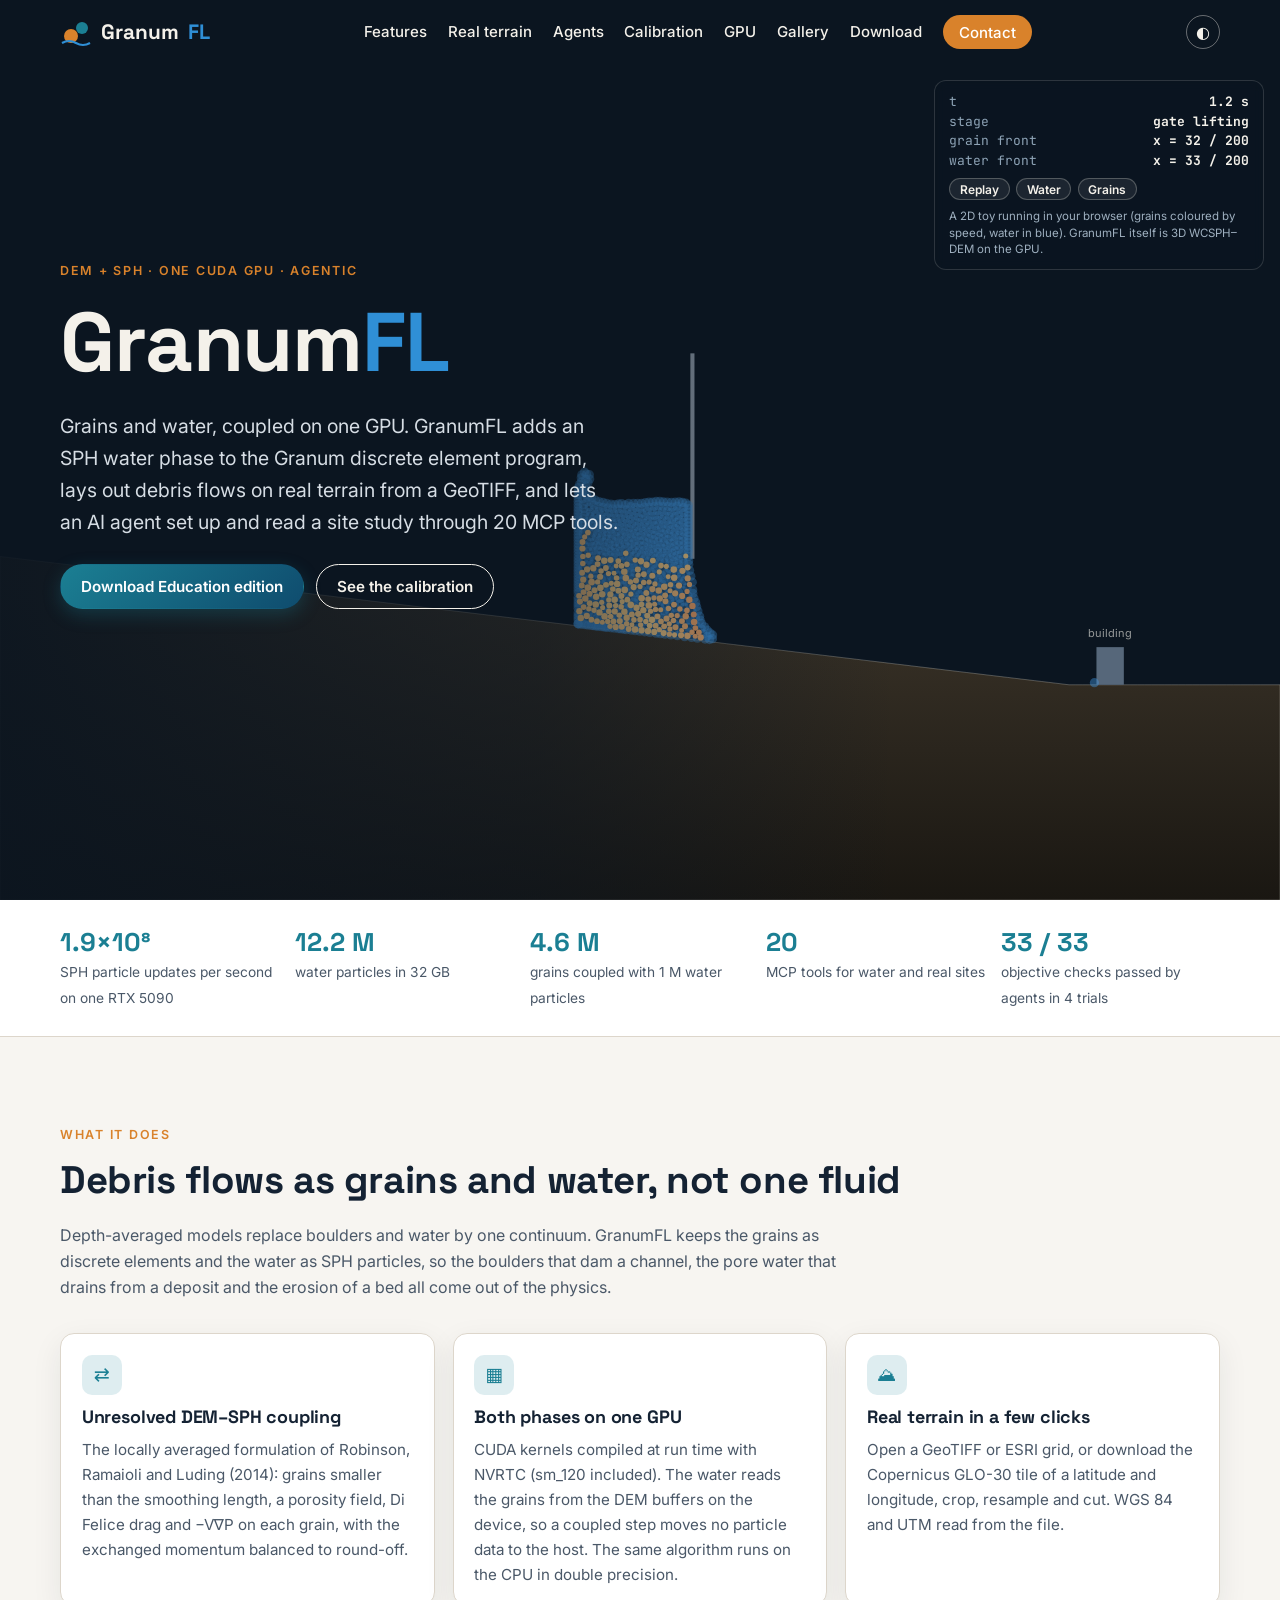
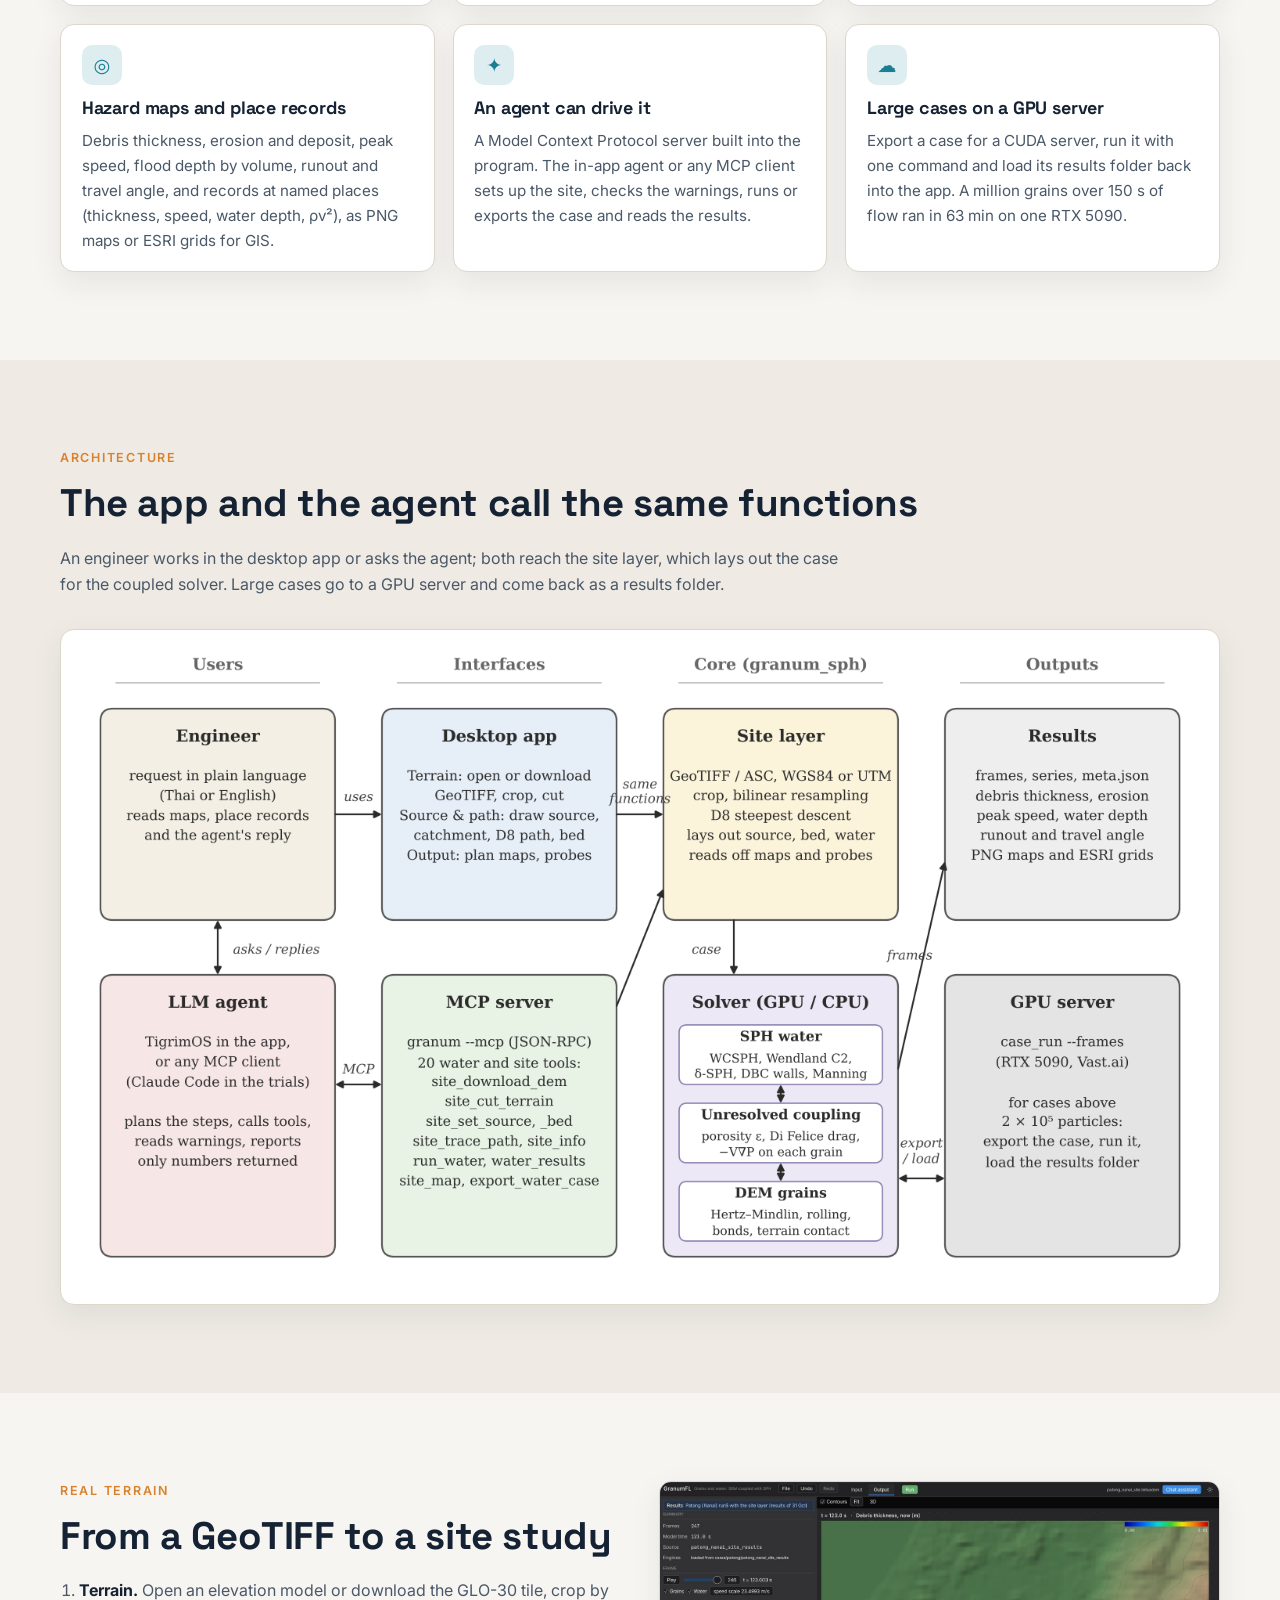
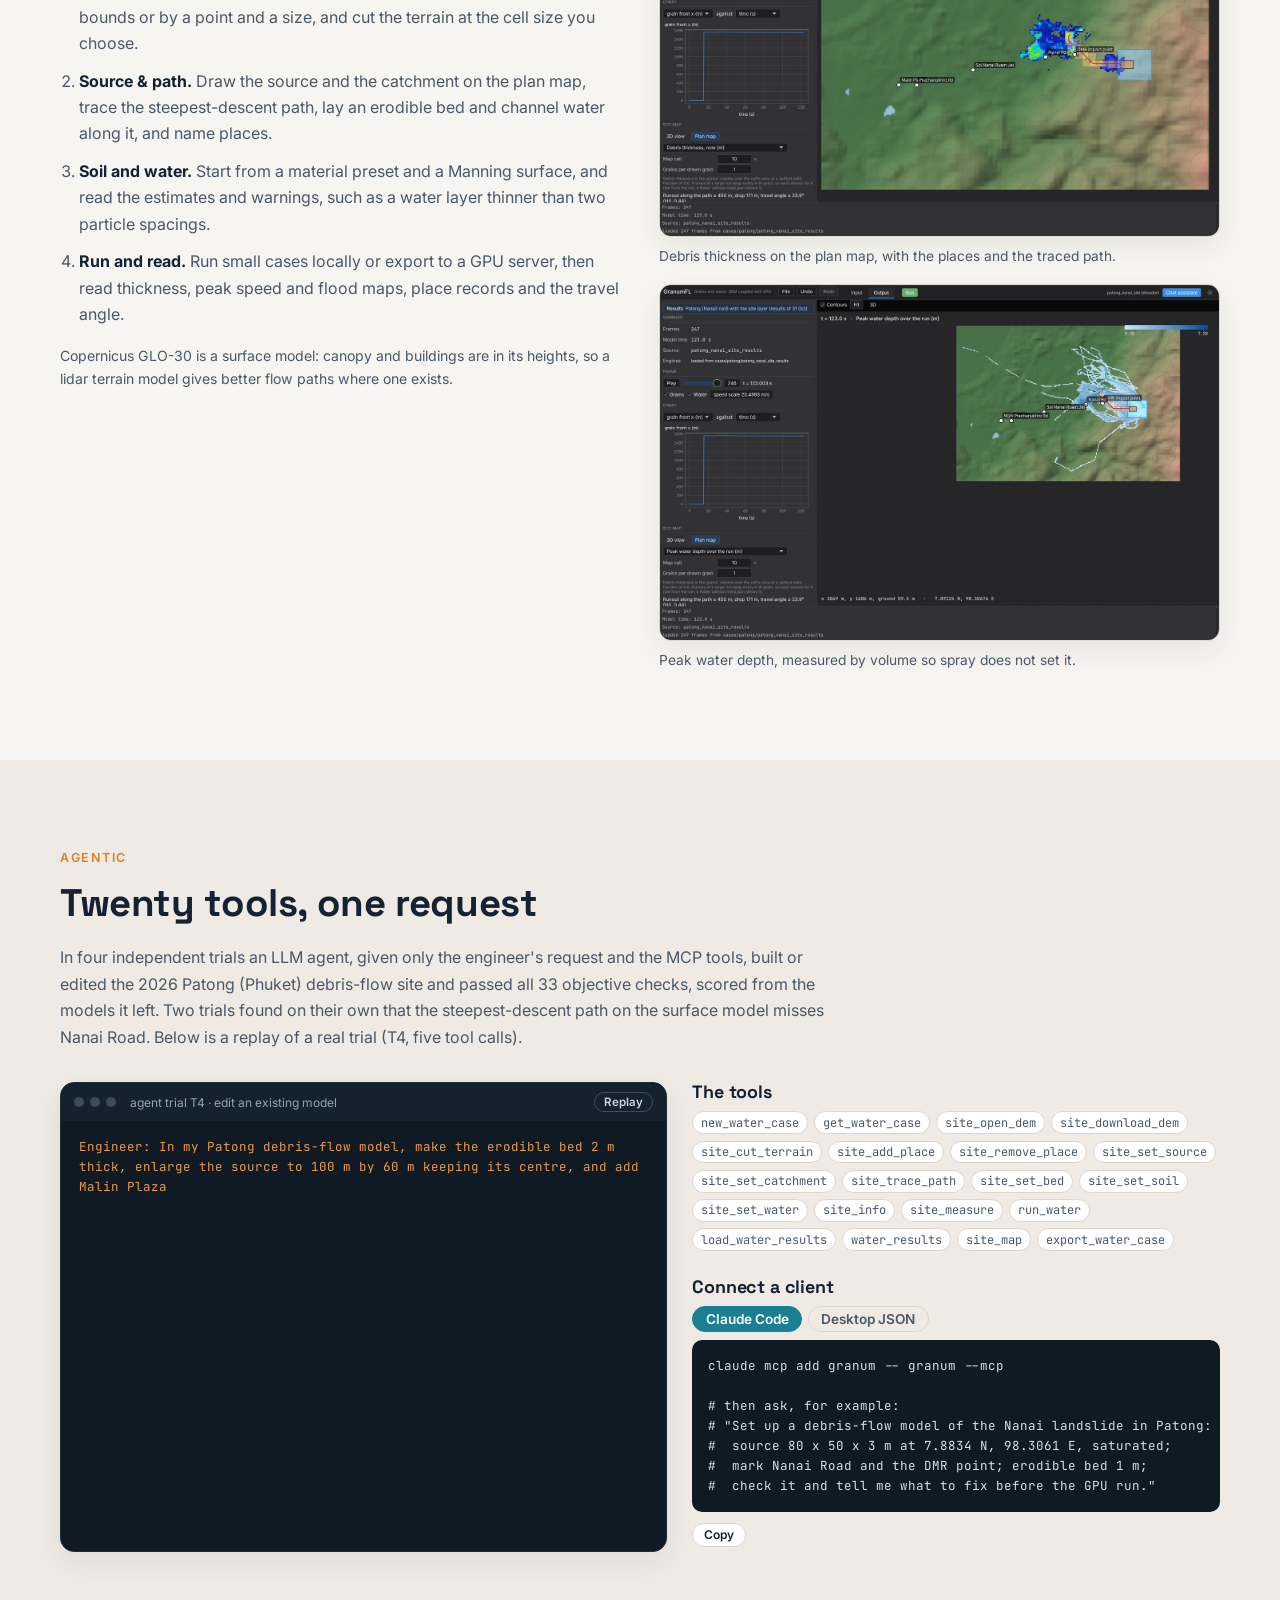
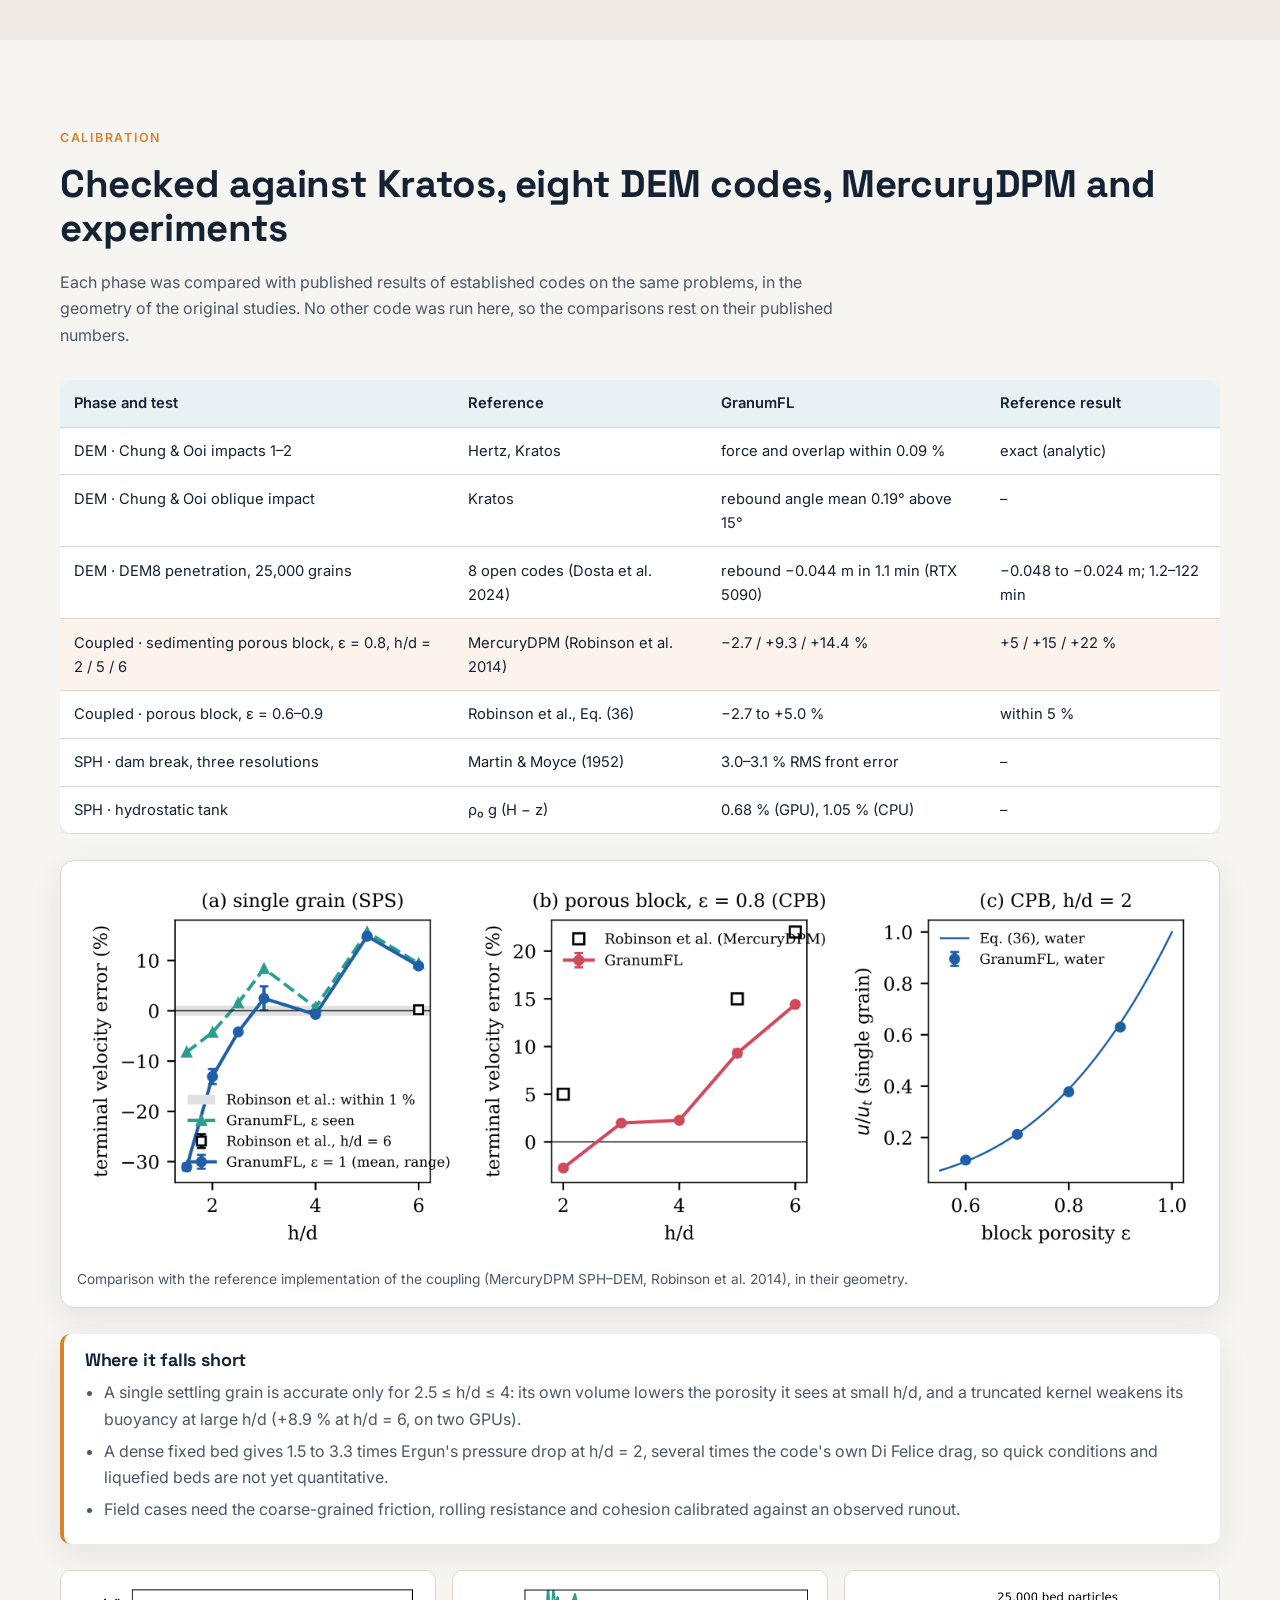
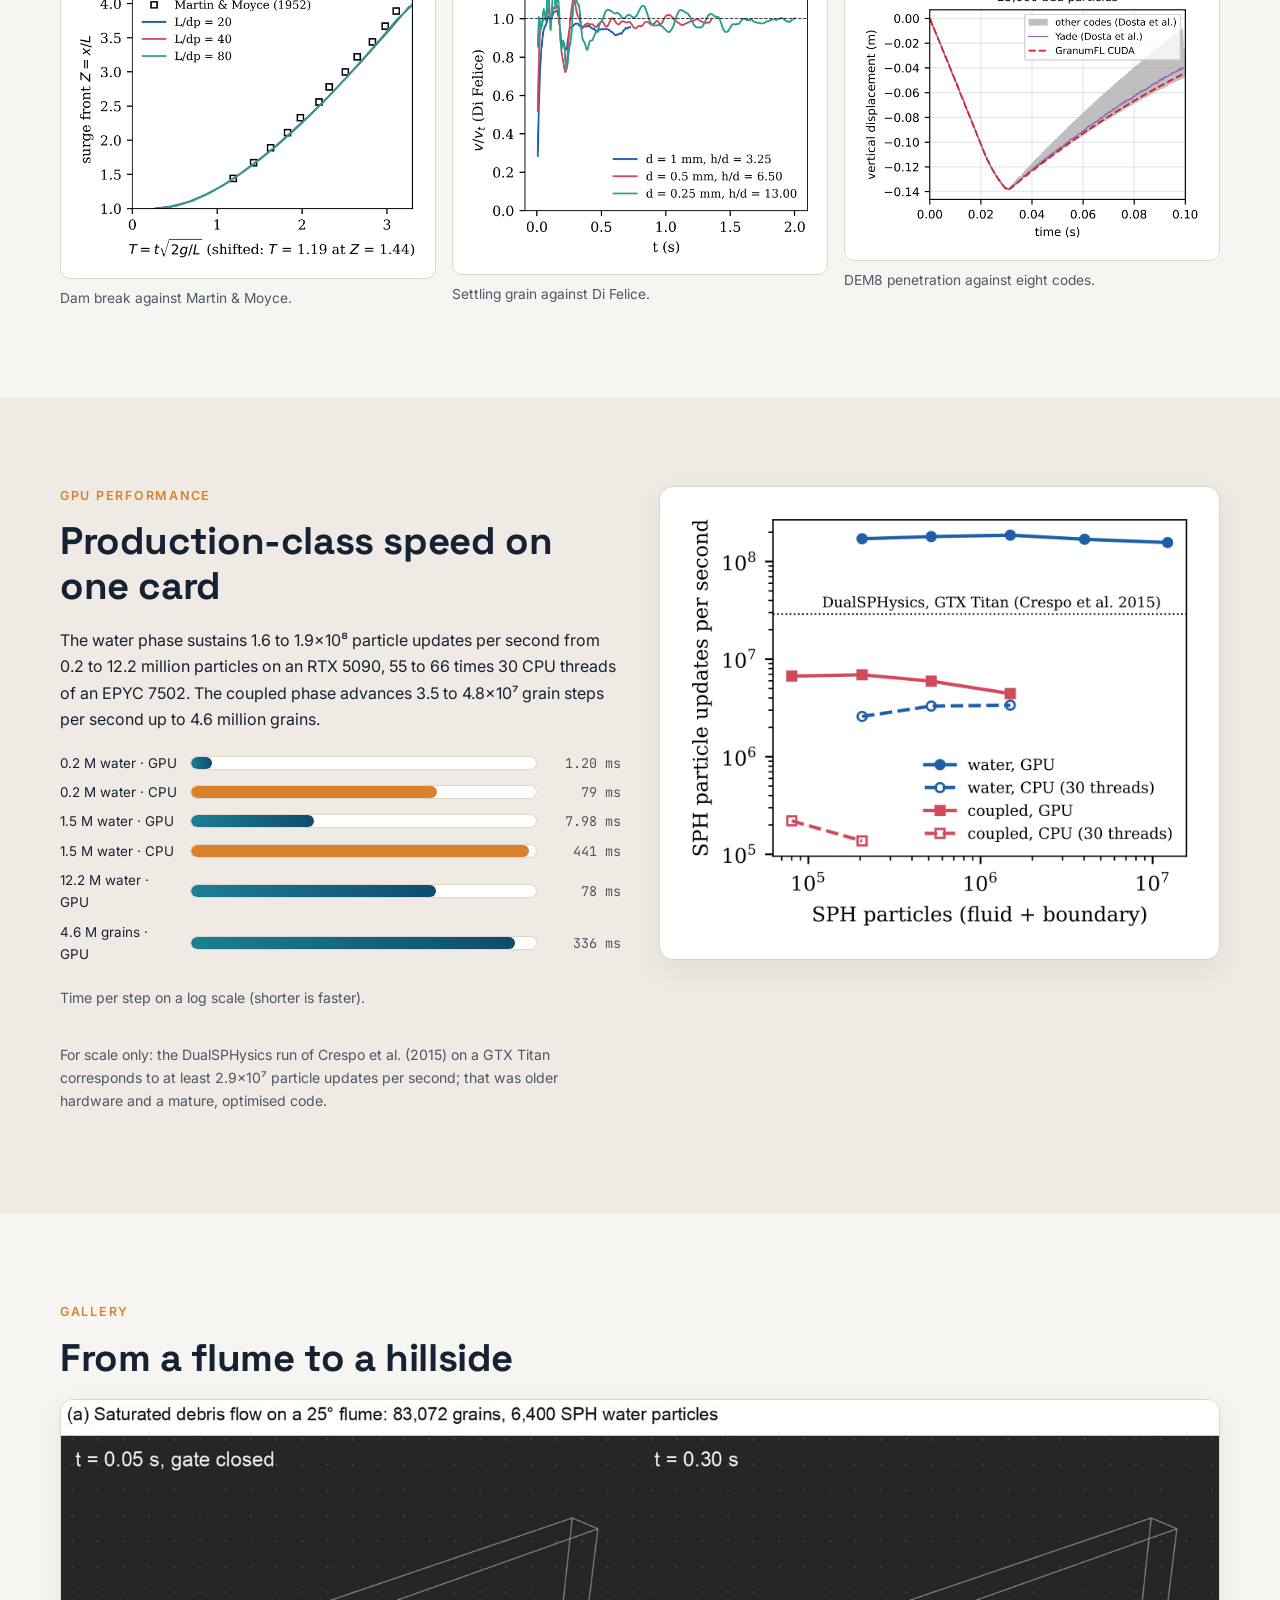
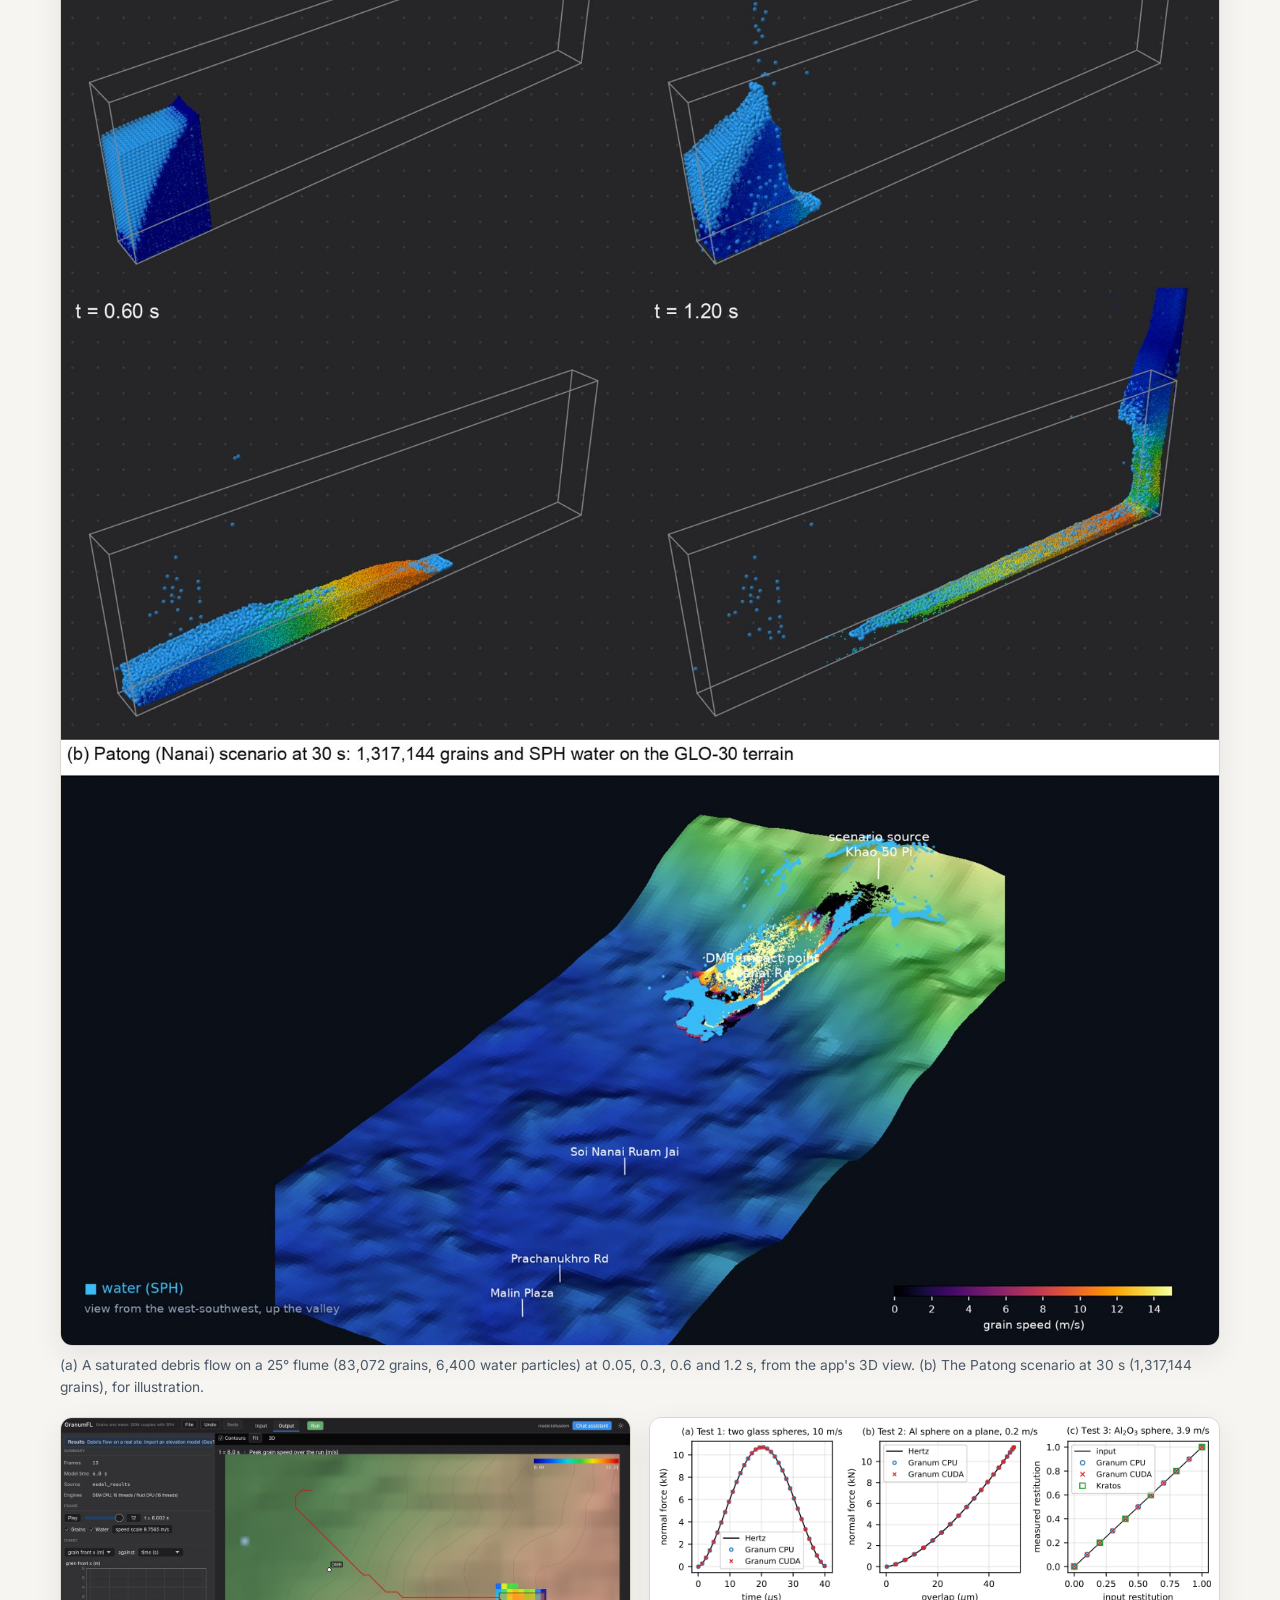
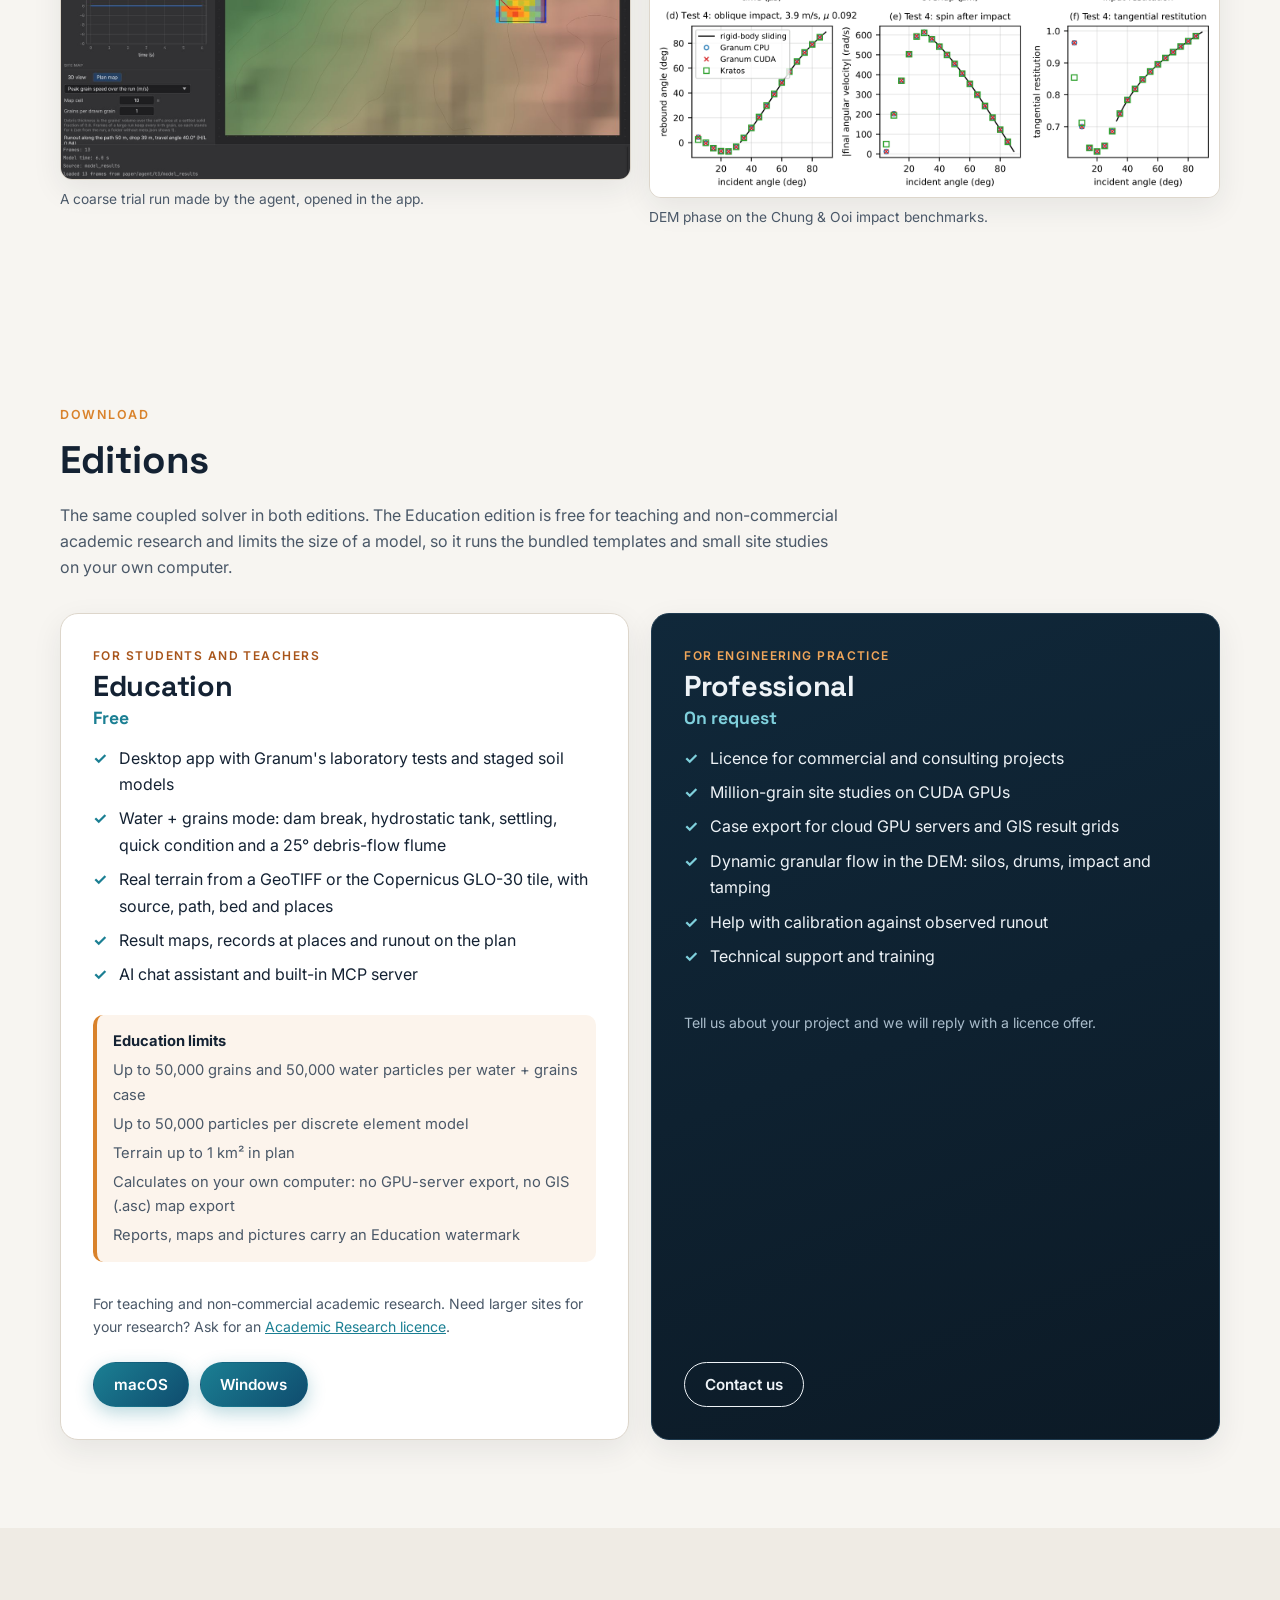
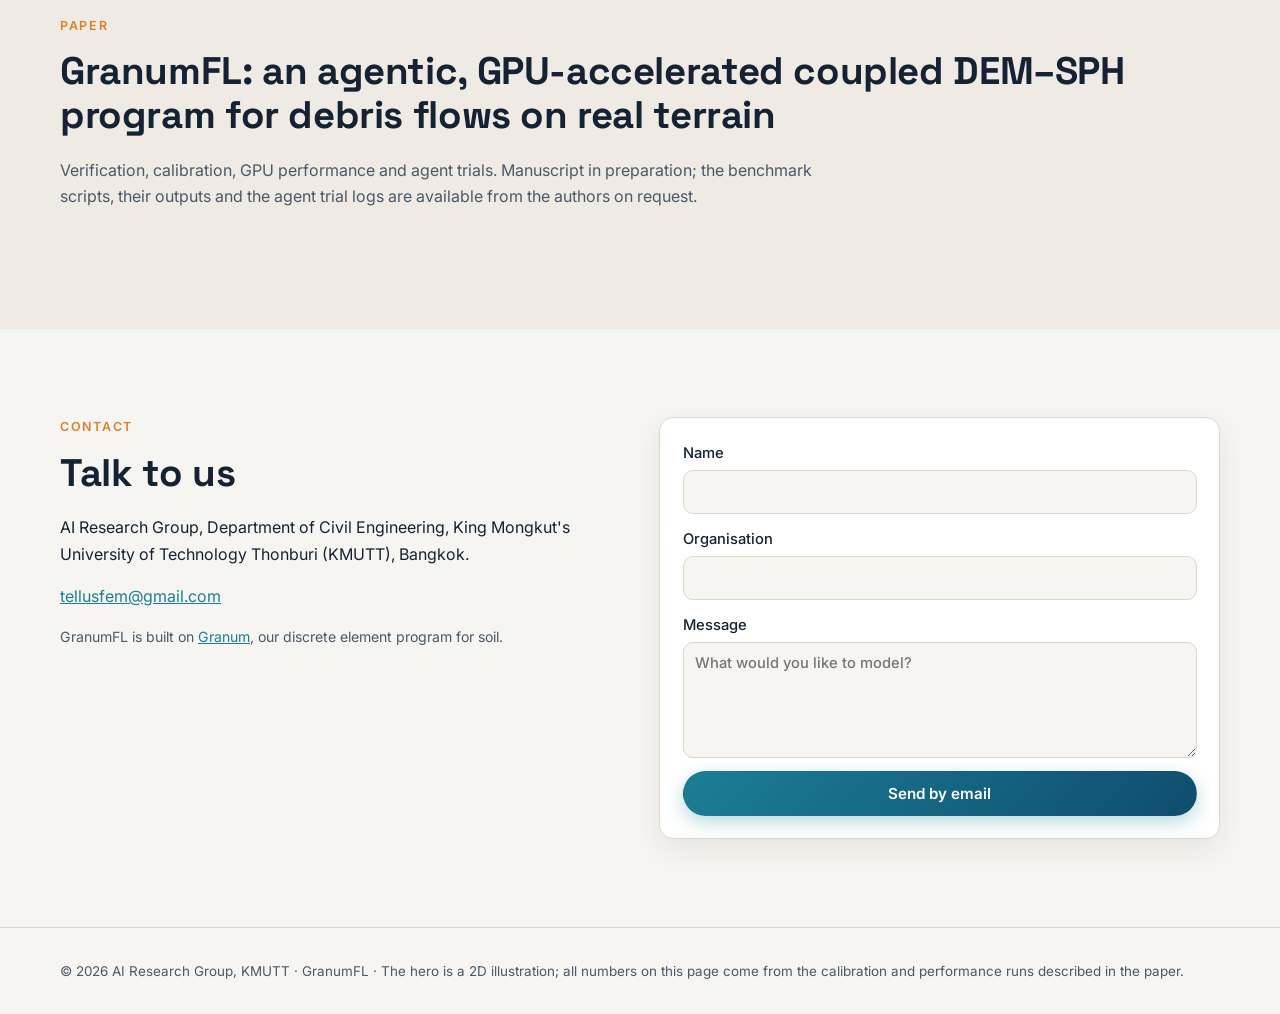
==== commit 74b0da71: "Point the site at granumfl.github.io Co-Authored-By: Claude Opus 5.5 (1M context) <noreply@anthropic" ====
--- a/index.html
+++ b/index.html
@@ -309,7 +309,7 @@
       <button class="btn btn-ghost" value="cancel">Cancel</button>
       <a class="btn btn-primary disabled" id="dlgGo" href="#" aria-disabled="true">Download</a>
     </div>
-    <p class="small dlg-meta"><a href="LICENSE-EDUCATION.txt" target="_blank">Licence</a> · <a href="README-EDUCATION.txt" target="_blank">Quick start</a> · <a href="https://github.com/granumDEM/granumfl/releases/latest" target="_blank" rel="noopener">All releases and checksums</a></p>
+    <p class="small dlg-meta"><a href="LICENSE-EDUCATION.txt" target="_blank">Licence</a> · <a href="README-EDUCATION.txt" target="_blank">Quick start</a> · <a href="https://github.com/granumFL/granumFL.github.io/releases/latest" target="_blank" rel="noopener">All releases and checksums</a></p>
     <p class="small" id="dlgMissing" hidden>This build is not online yet. <a href="#contact" id="dlgAsk">Ask us for a copy.</a></p>
   </form>
 </dialog>
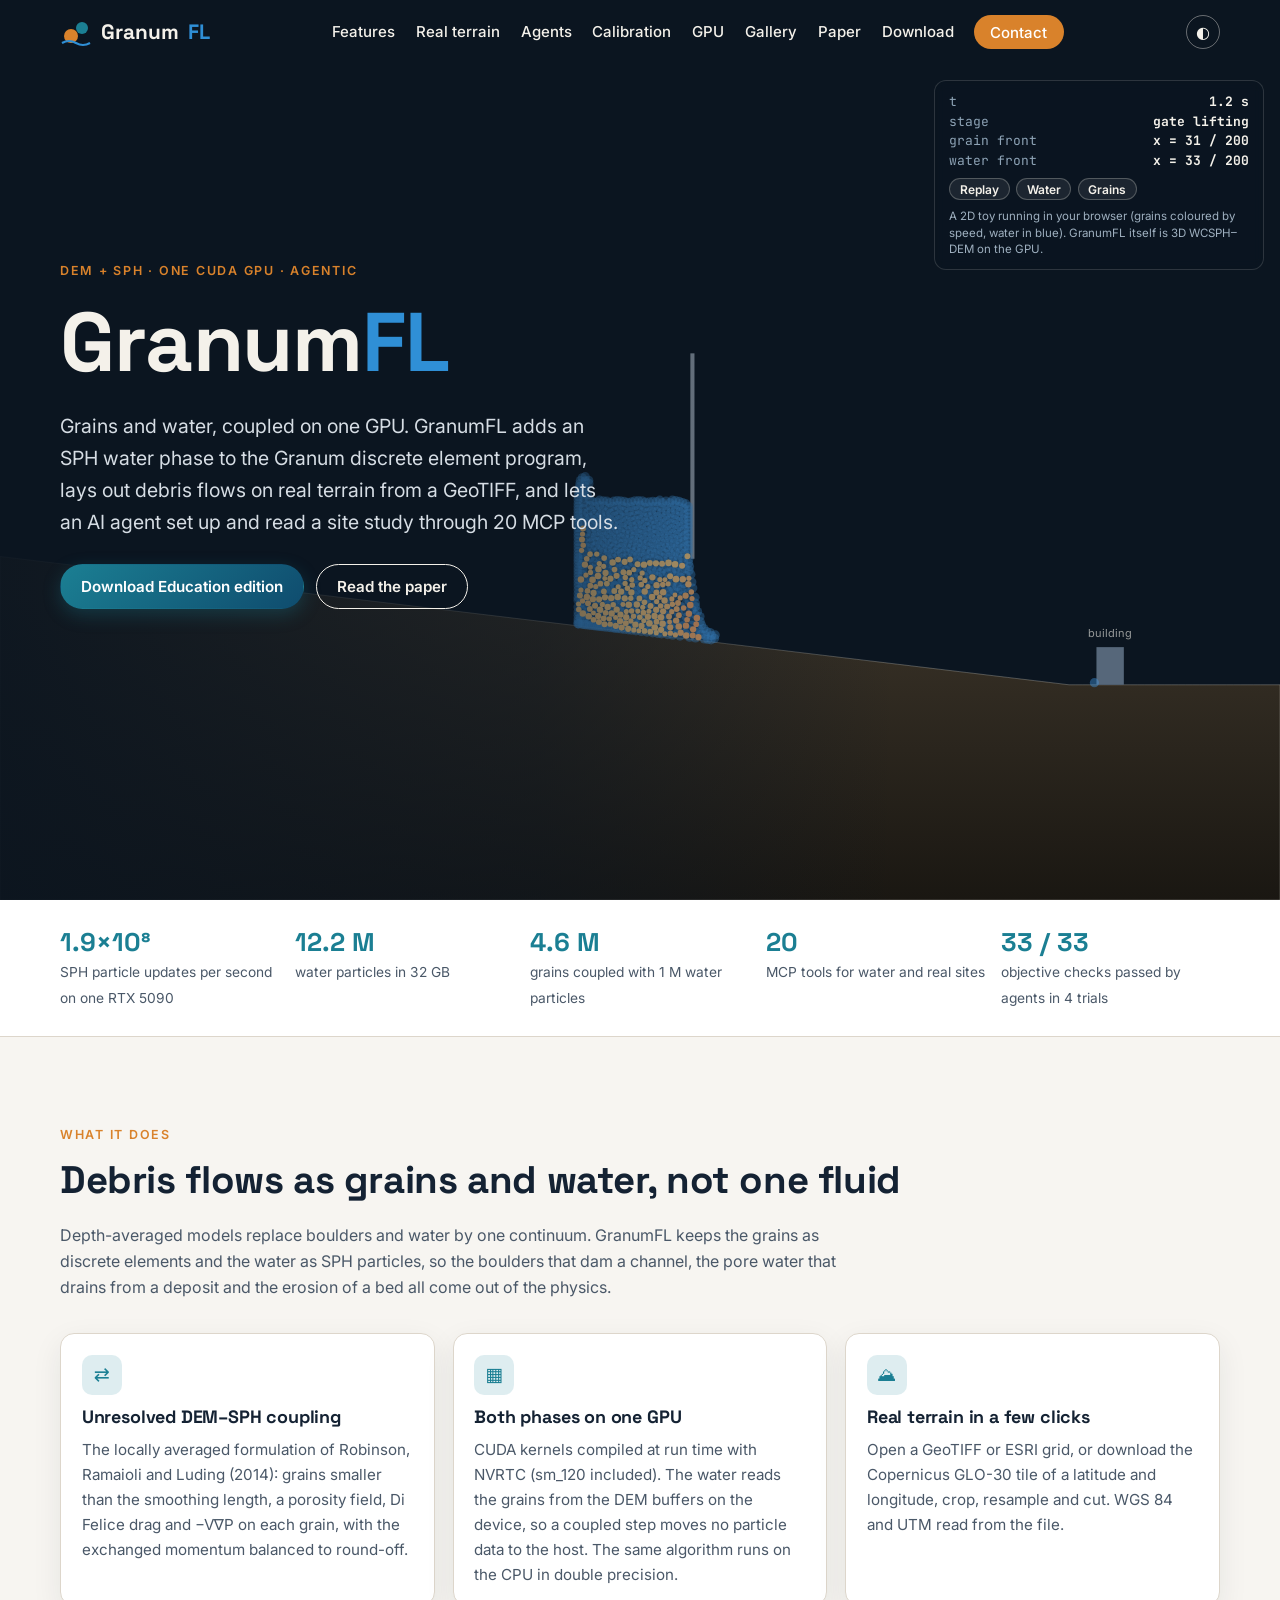
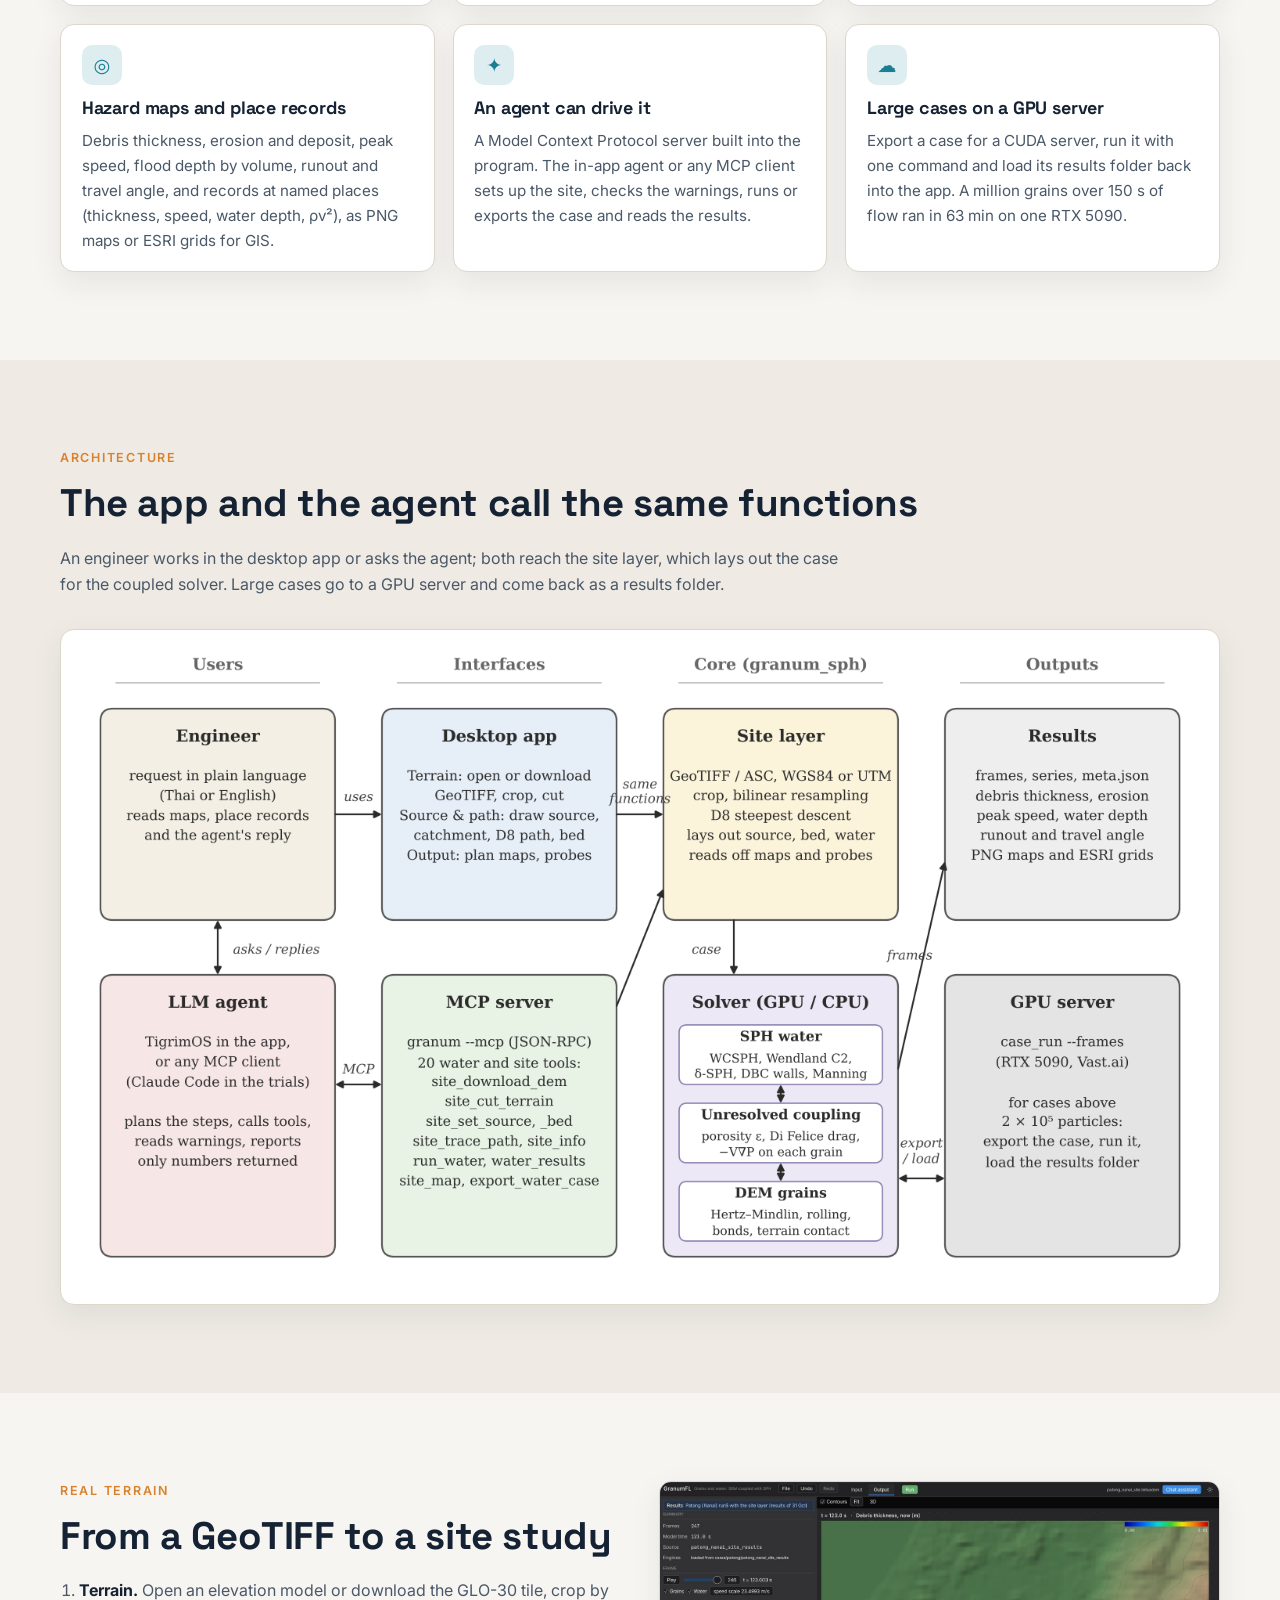
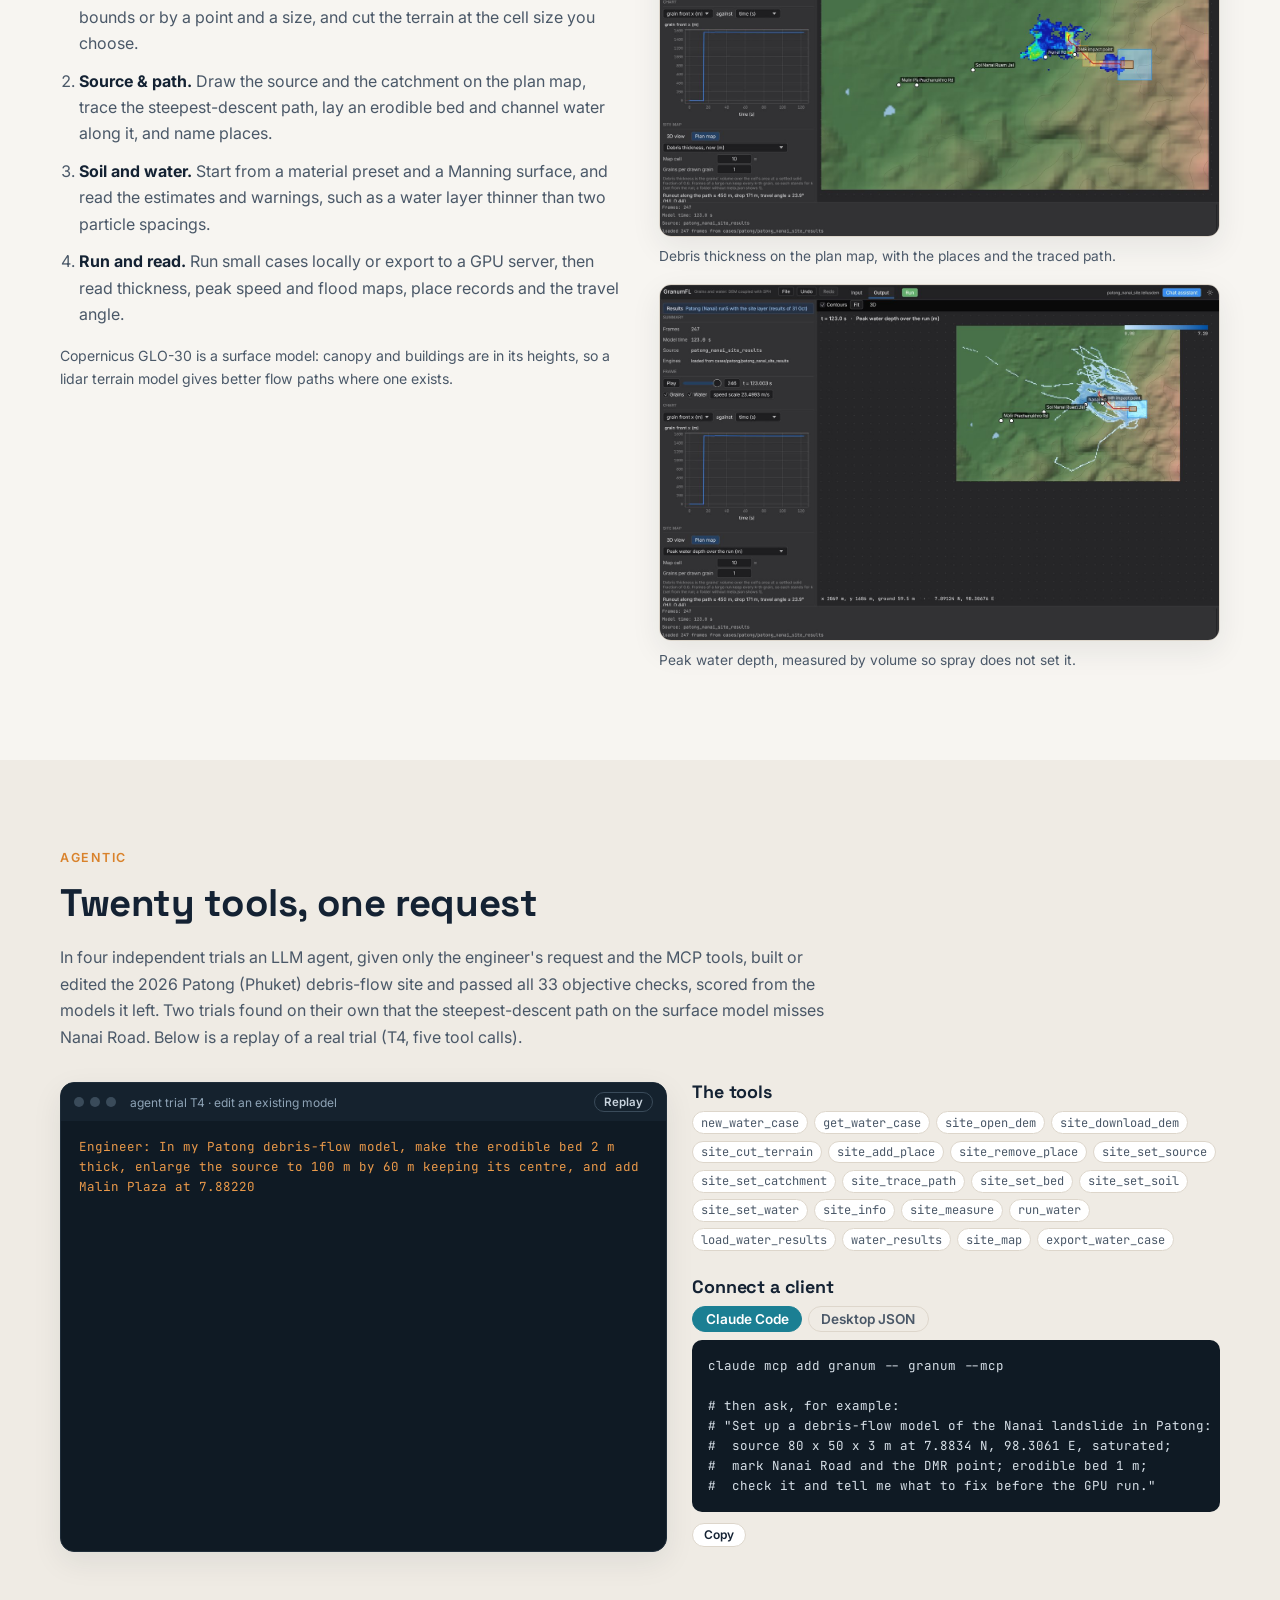
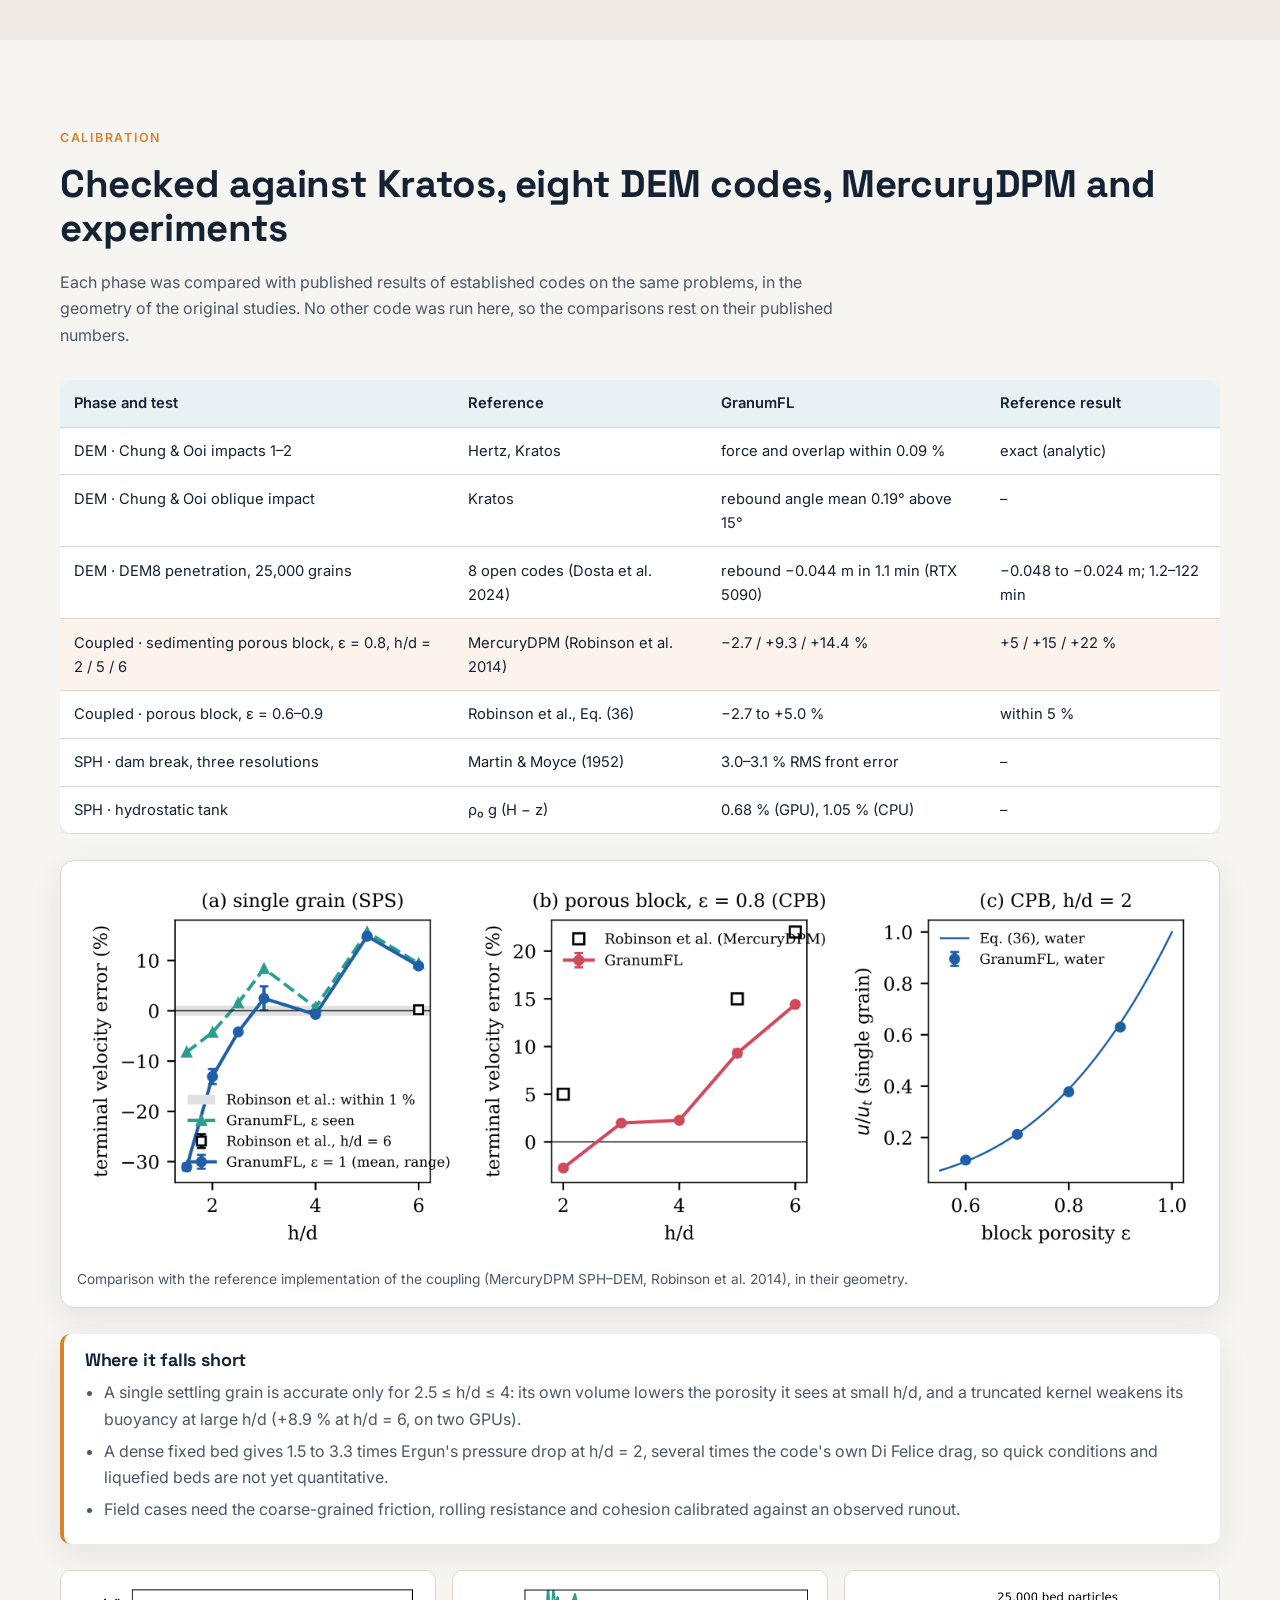
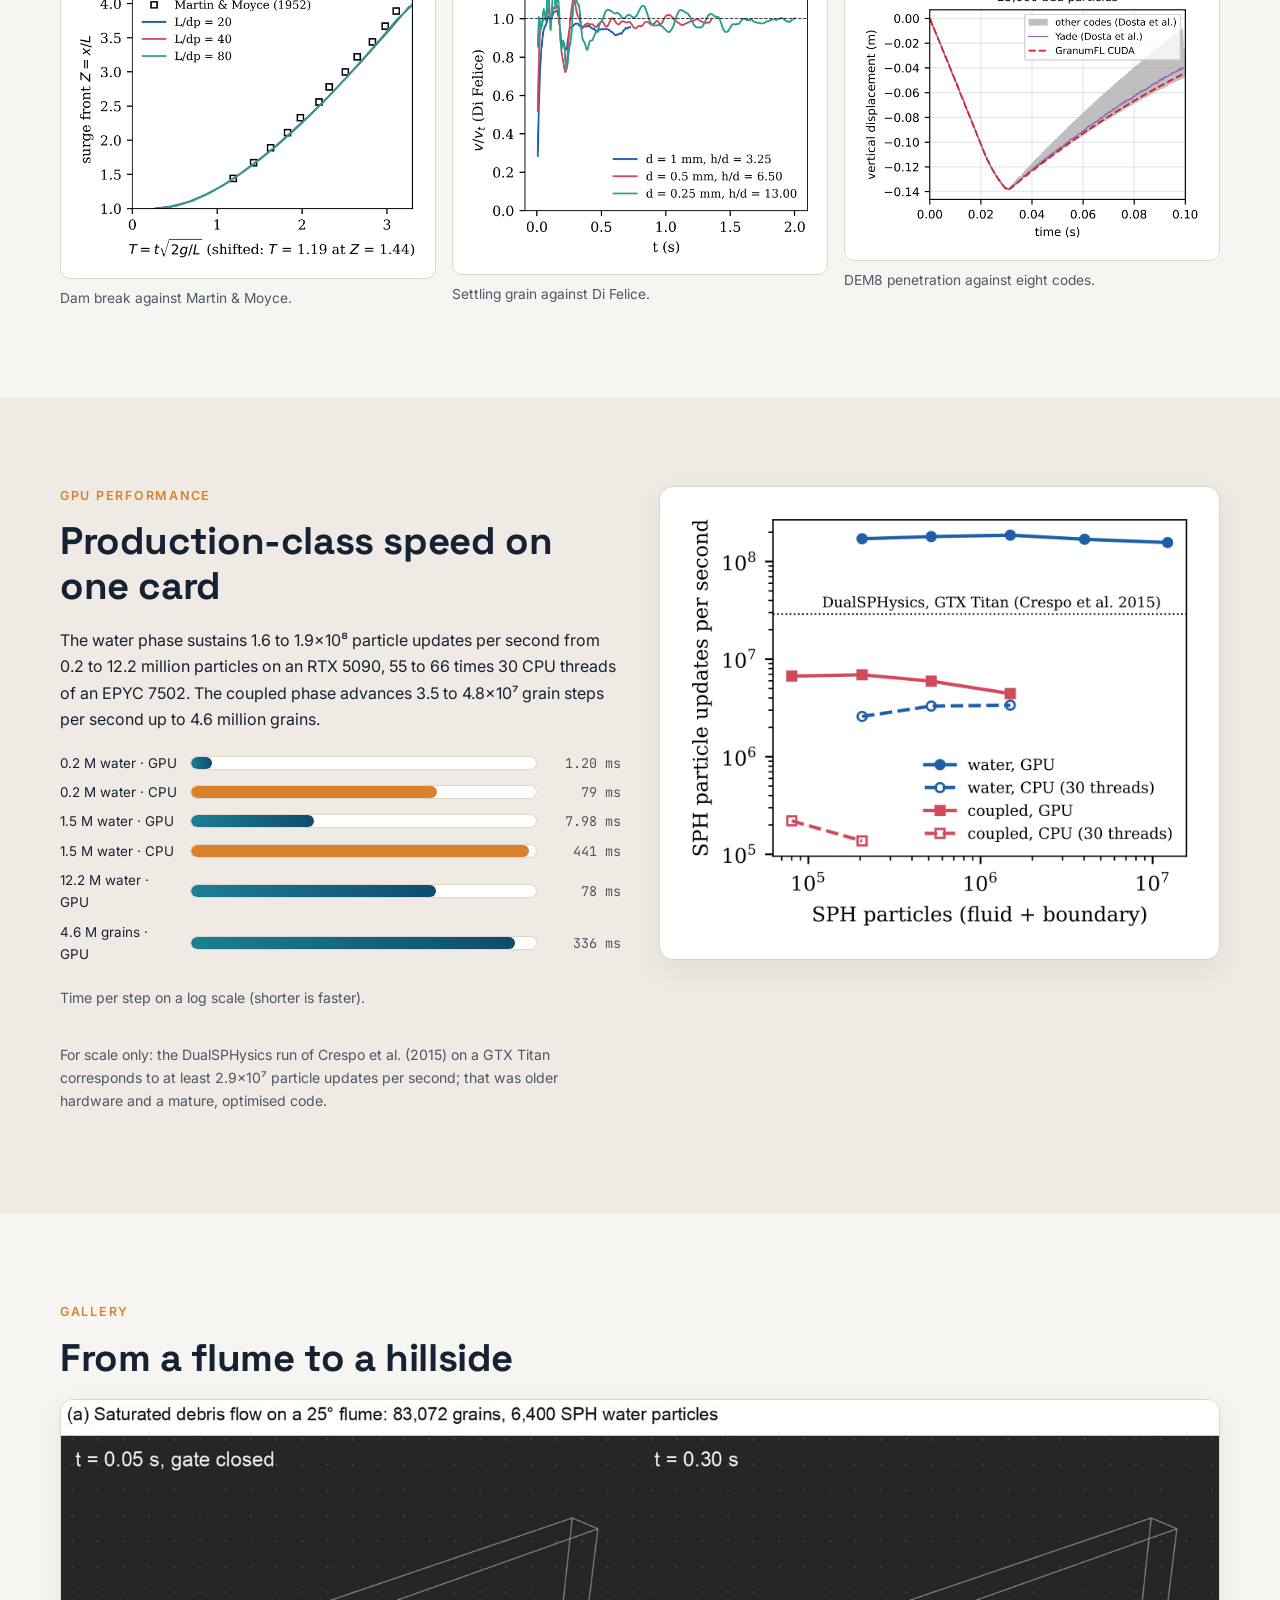
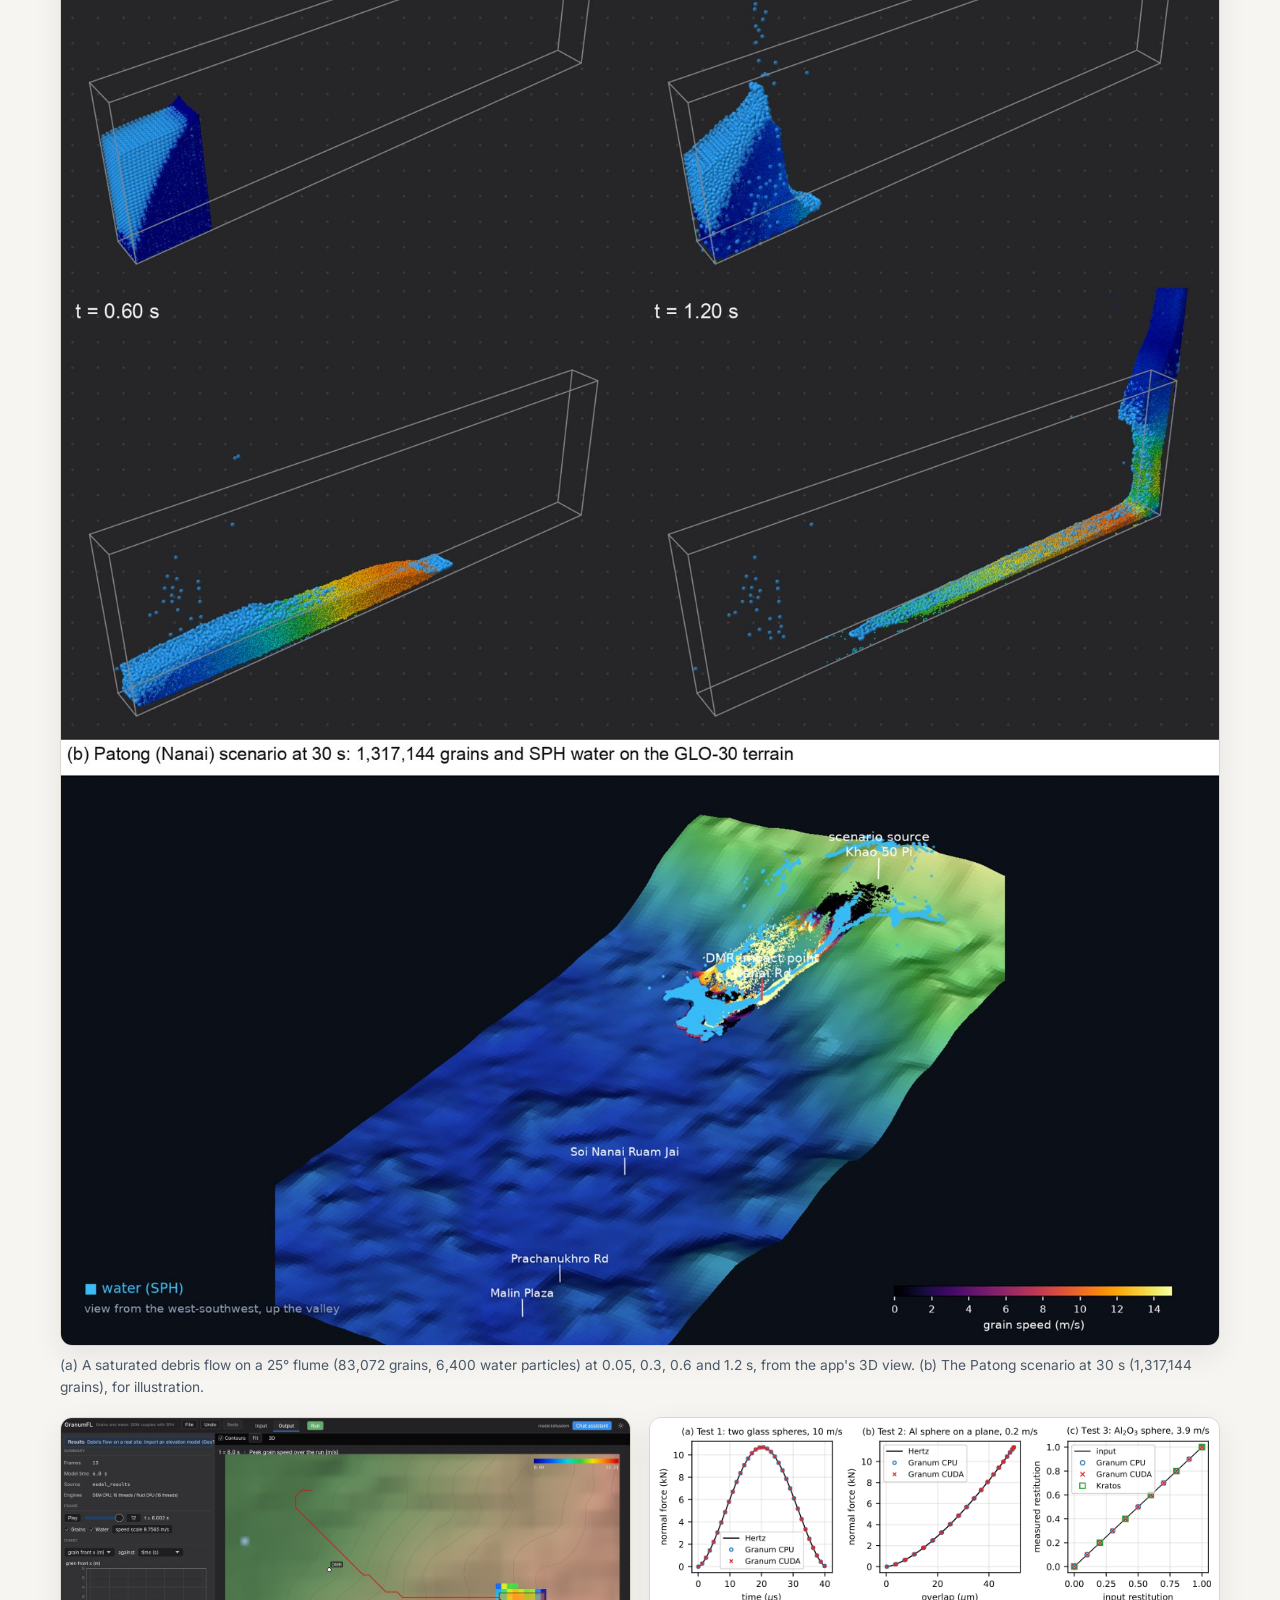
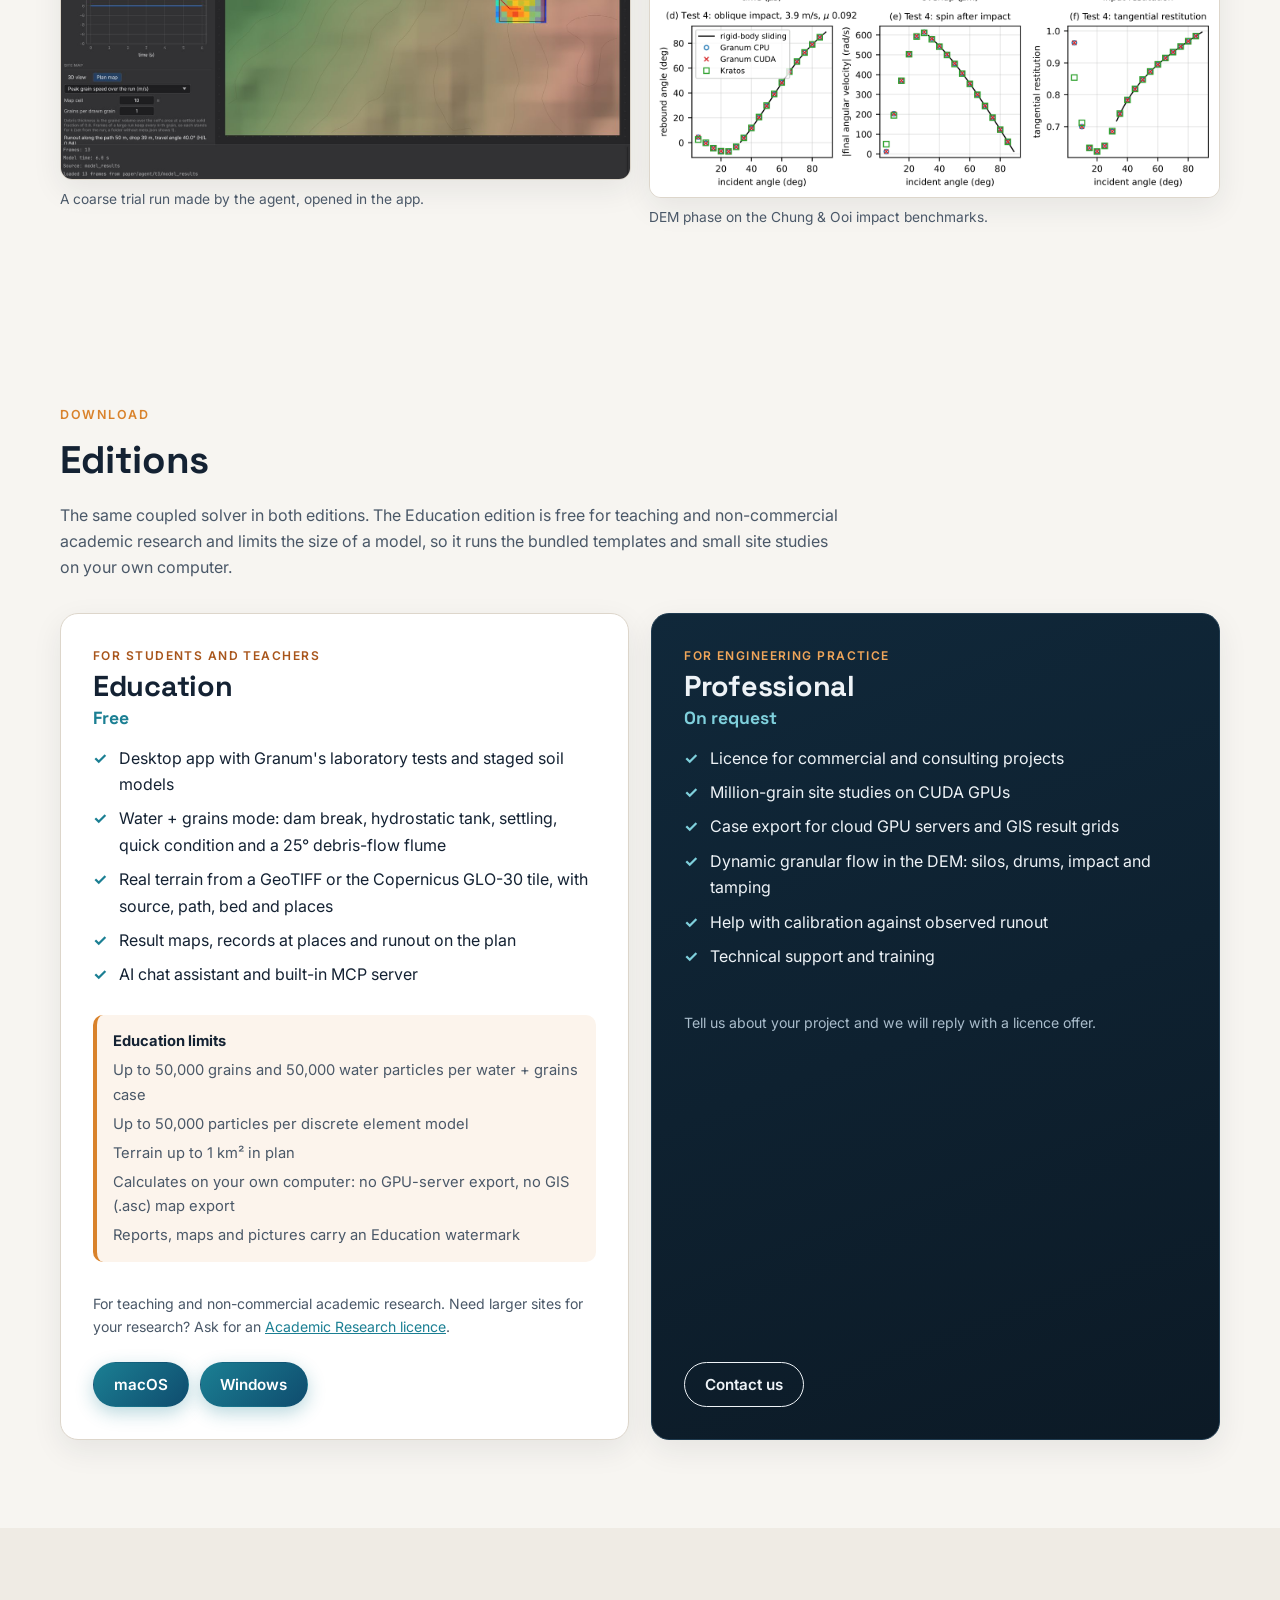
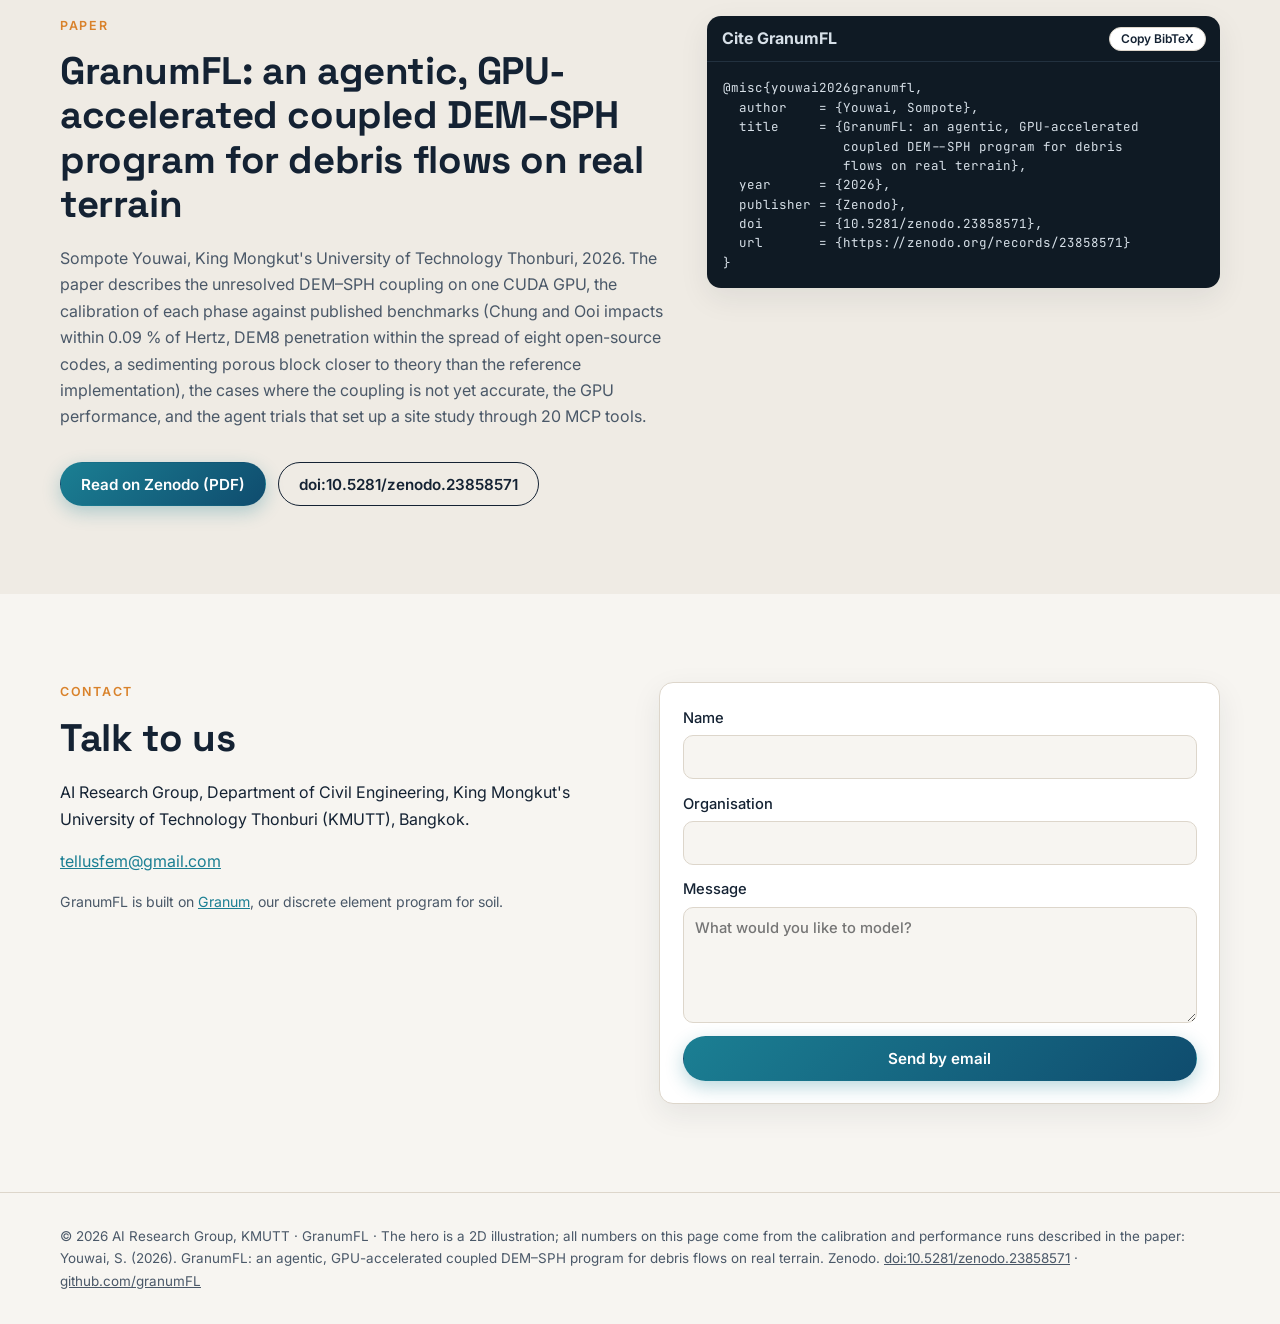
==== commit f22d573b: "Add the GranumFL paper (Zenodo 10.5281/zenodo.23858571) and citation Co-Authored-By: Claude Opus 5.5" ====
--- a/index.html
+++ b/index.html
@@ -26,6 +26,7 @@
       <a href="#calibration">Calibration</a>
       <a href="#performance">GPU</a>
       <a href="#gallery">Gallery</a>
+      <a href="#paper">Paper</a>
       <a href="#editions">Download</a>
       <a class="btn btn-sm" href="#contact">Contact</a>
     </nav>
@@ -42,7 +43,7 @@
     <p class="lead">Grains and water, coupled on one GPU. GranumFL adds an SPH water phase to the Granum discrete element program, lays out debris flows on real terrain from a GeoTIFF, and lets an AI agent set up and read a site study through 20 MCP tools.</p>
     <div class="cta">
       <a class="btn btn-primary" href="#editions">Download Education edition</a>
-      <a class="btn btn-ghost" href="#calibration">See the calibration</a>
+      <a class="btn btn-ghost" href="#paper">Read the paper</a>
     </div>
   </div>
   <div class="sim-hud" aria-live="off">
@@ -271,10 +272,29 @@
 </section>
 
 <section id="paper" class="sec alt">
-  <div class="wrap">
-    <p class="eyebrow">Paper</p>
-    <h2>GranumFL: an agentic, GPU-accelerated coupled DEM–SPH program for debris flows on real terrain</h2>
-    <p class="sub">Verification, calibration, GPU performance and agent trials. Manuscript in preparation; the benchmark scripts, their outputs and the agent trial logs are available from the authors on request.</p>
+  <div class="wrap paper">
+    <div>
+      <p class="eyebrow">Paper</p>
+      <h2>GranumFL: an agentic, GPU-accelerated coupled DEM–SPH program for debris flows on real terrain</h2>
+      <p class="sub">Sompote Youwai, King Mongkut's University of Technology Thonburi, 2026. The paper describes the unresolved DEM–SPH coupling on one CUDA GPU, the calibration of each phase against published benchmarks (Chung and Ooi impacts within 0.09 % of Hertz, DEM8 penetration within the spread of eight open-source codes, a sedimenting porous block closer to theory than the reference implementation), the cases where the coupling is not yet accurate, the GPU performance, and the agent trials that set up a site study through 20 MCP tools.</p>
+      <div class="cta">
+        <a class="btn btn-primary" href="https://zenodo.org/records/23858571" target="_blank" rel="noopener">Read on Zenodo (PDF)</a>
+        <a class="btn btn-ghost" href="https://doi.org/10.5281/zenodo.23858571" target="_blank" rel="noopener">doi:10.5281/zenodo.23858571</a>
+      </div>
+    </div>
+    <div class="cite">
+      <div class="cite-head"><b>Cite GranumFL</b><button class="copy" id="copyCite">Copy BibTeX</button></div>
+<pre id="bibtex">@misc{youwai2026granumfl,
+  author    = {Youwai, Sompote},
+  title     = {GranumFL: an agentic, GPU-accelerated
+               coupled DEM--SPH program for debris
+               flows on real terrain},
+  year      = {2026},
+  publisher = {Zenodo},
+  doi       = {10.5281/zenodo.23858571},
+  url       = {https://zenodo.org/records/23858571}
+}</pre>
+    </div>
   </div>
 </section>
 
@@ -297,7 +317,7 @@
 </section>
 
 <footer class="foot">
-  <div class="wrap">© 2026 AI Research Group, KMUTT · GranumFL · The hero is a 2D illustration; all numbers on this page come from the calibration and performance runs described in the paper.</div>
+  <div class="wrap">© 2026 AI Research Group, KMUTT · GranumFL · The hero is a 2D illustration; all numbers on this page come from the calibration and performance runs described in the paper: Youwai, S. (2026). GranumFL: an agentic, GPU-accelerated coupled DEM–SPH program for debris flows on real terrain. Zenodo. <a href="https://doi.org/10.5281/zenodo.23858571" target="_blank" rel="noopener">doi:10.5281/zenodo.23858571</a> · <a href="https://github.com/granumFL" target="_blank" rel="noopener">github.com/granumFL</a></div>
 </footer>
 
 <dialog id="dlg">
--- a/style.css
+++ b/style.css
@@ -196,3 +196,12 @@
 .dlg-act { display: flex; gap: .6rem; justify-content: flex-end; }
 .btn.disabled { opacity: .4; pointer-events: none; }
 .dlg-meta { margin-top: 1rem; }
+
+/* paper and citation */
+.paper { display: grid; grid-template-columns: 1.2fr 1fr; gap: 2rem; align-items: start; }
+.paper > * { min-width: 0; }
+.cite { background: var(--code-bg); border-radius: var(--r); overflow: hidden; box-shadow: var(--shadow); }
+.cite-head { display: flex; justify-content: space-between; align-items: center; padding: .6rem .9rem; color: #d7e0e8; border-bottom: 1px solid #22313f; }
+.cite pre { margin: 0; padding: 1rem; color: #d7e0e8; font: 12.5px/1.55 "JetBrains Mono", monospace; overflow-x: auto; }
+.foot a { color: inherit; }
+@media (max-width: 900px) { .paper { grid-template-columns: 1fr; } }
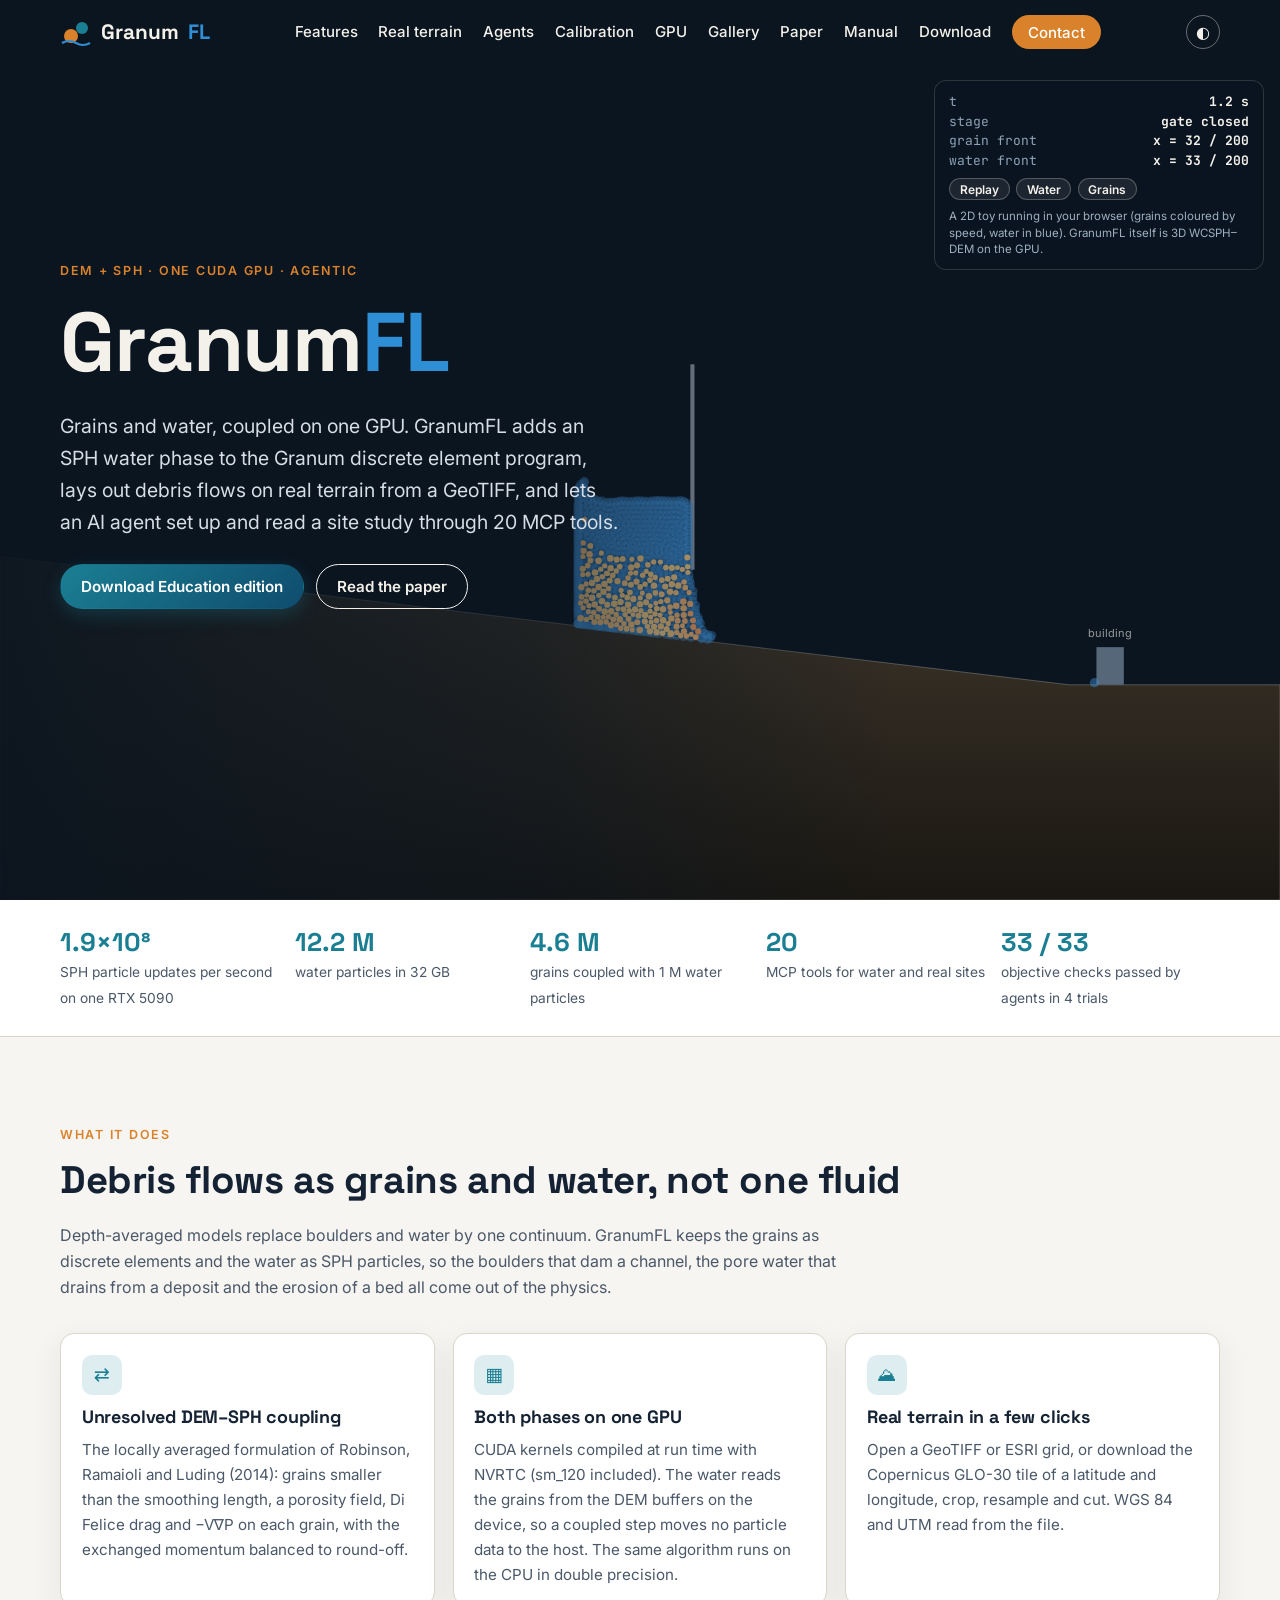
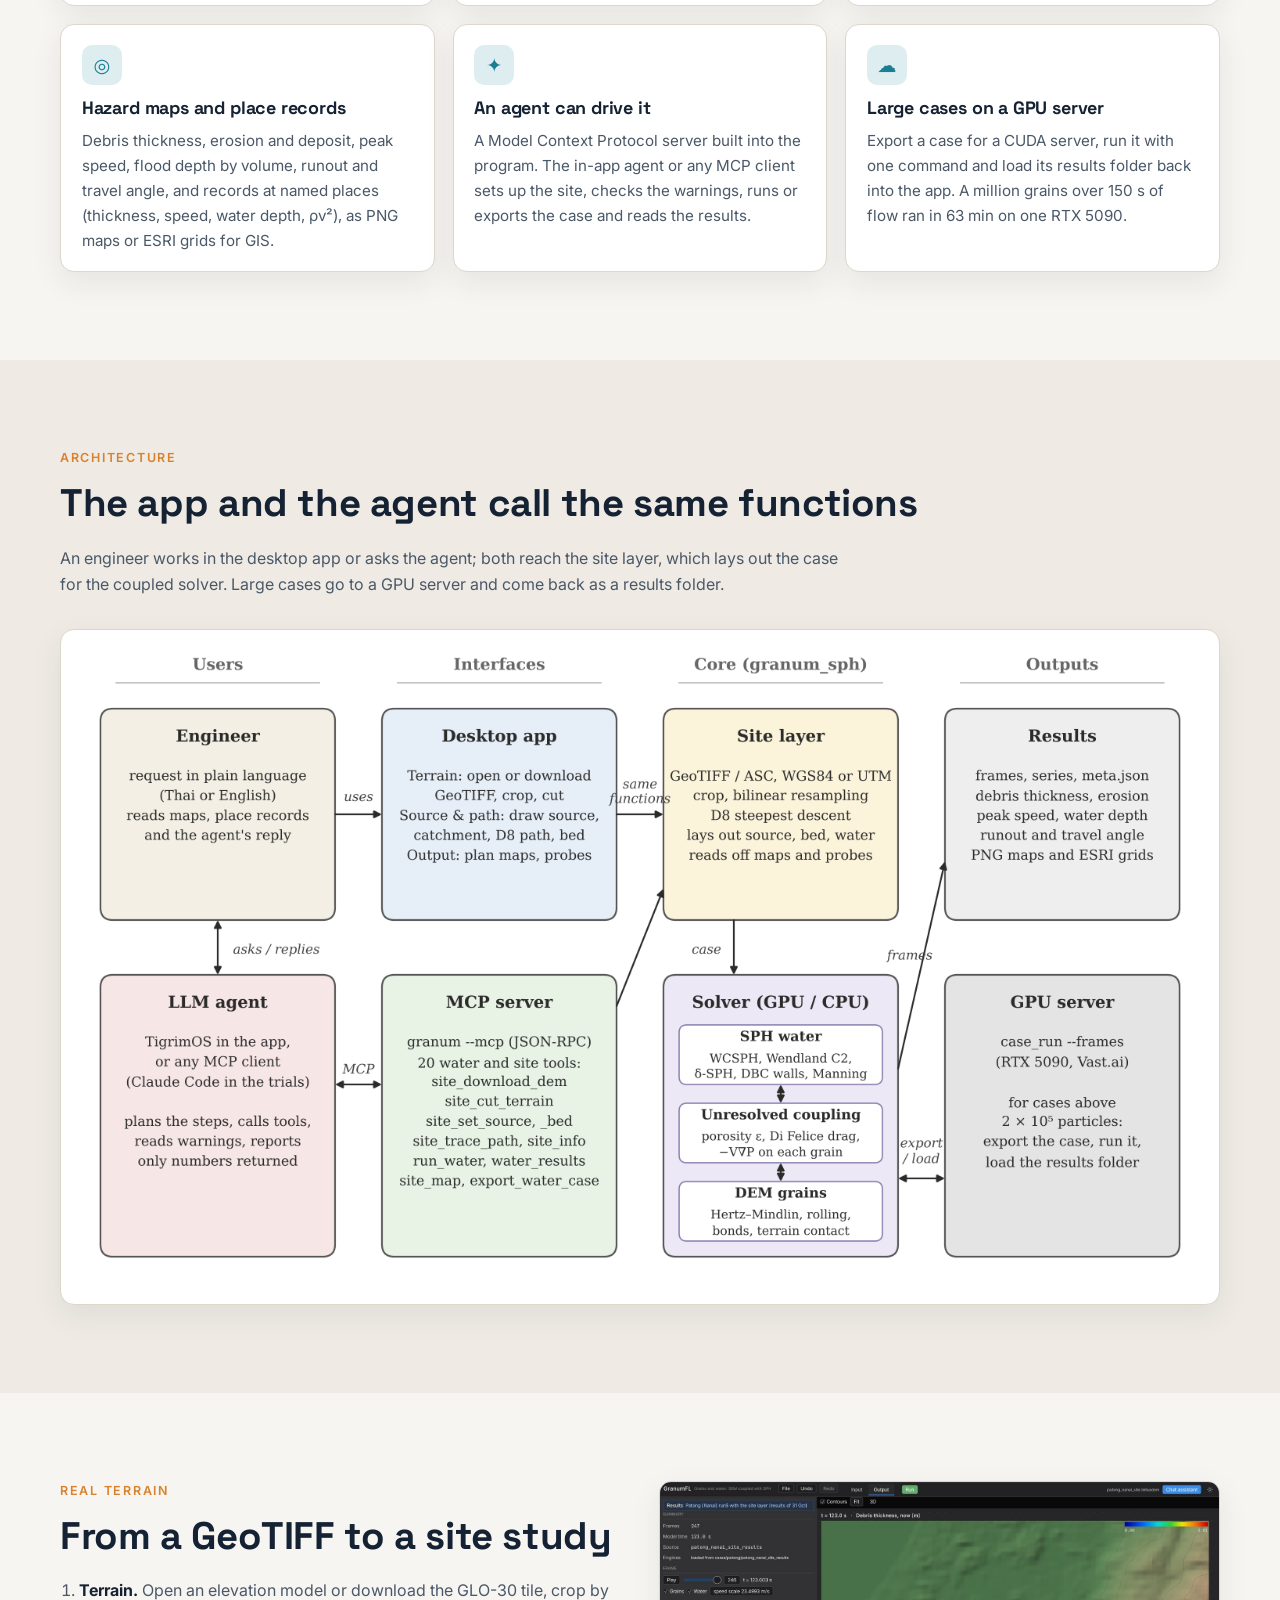
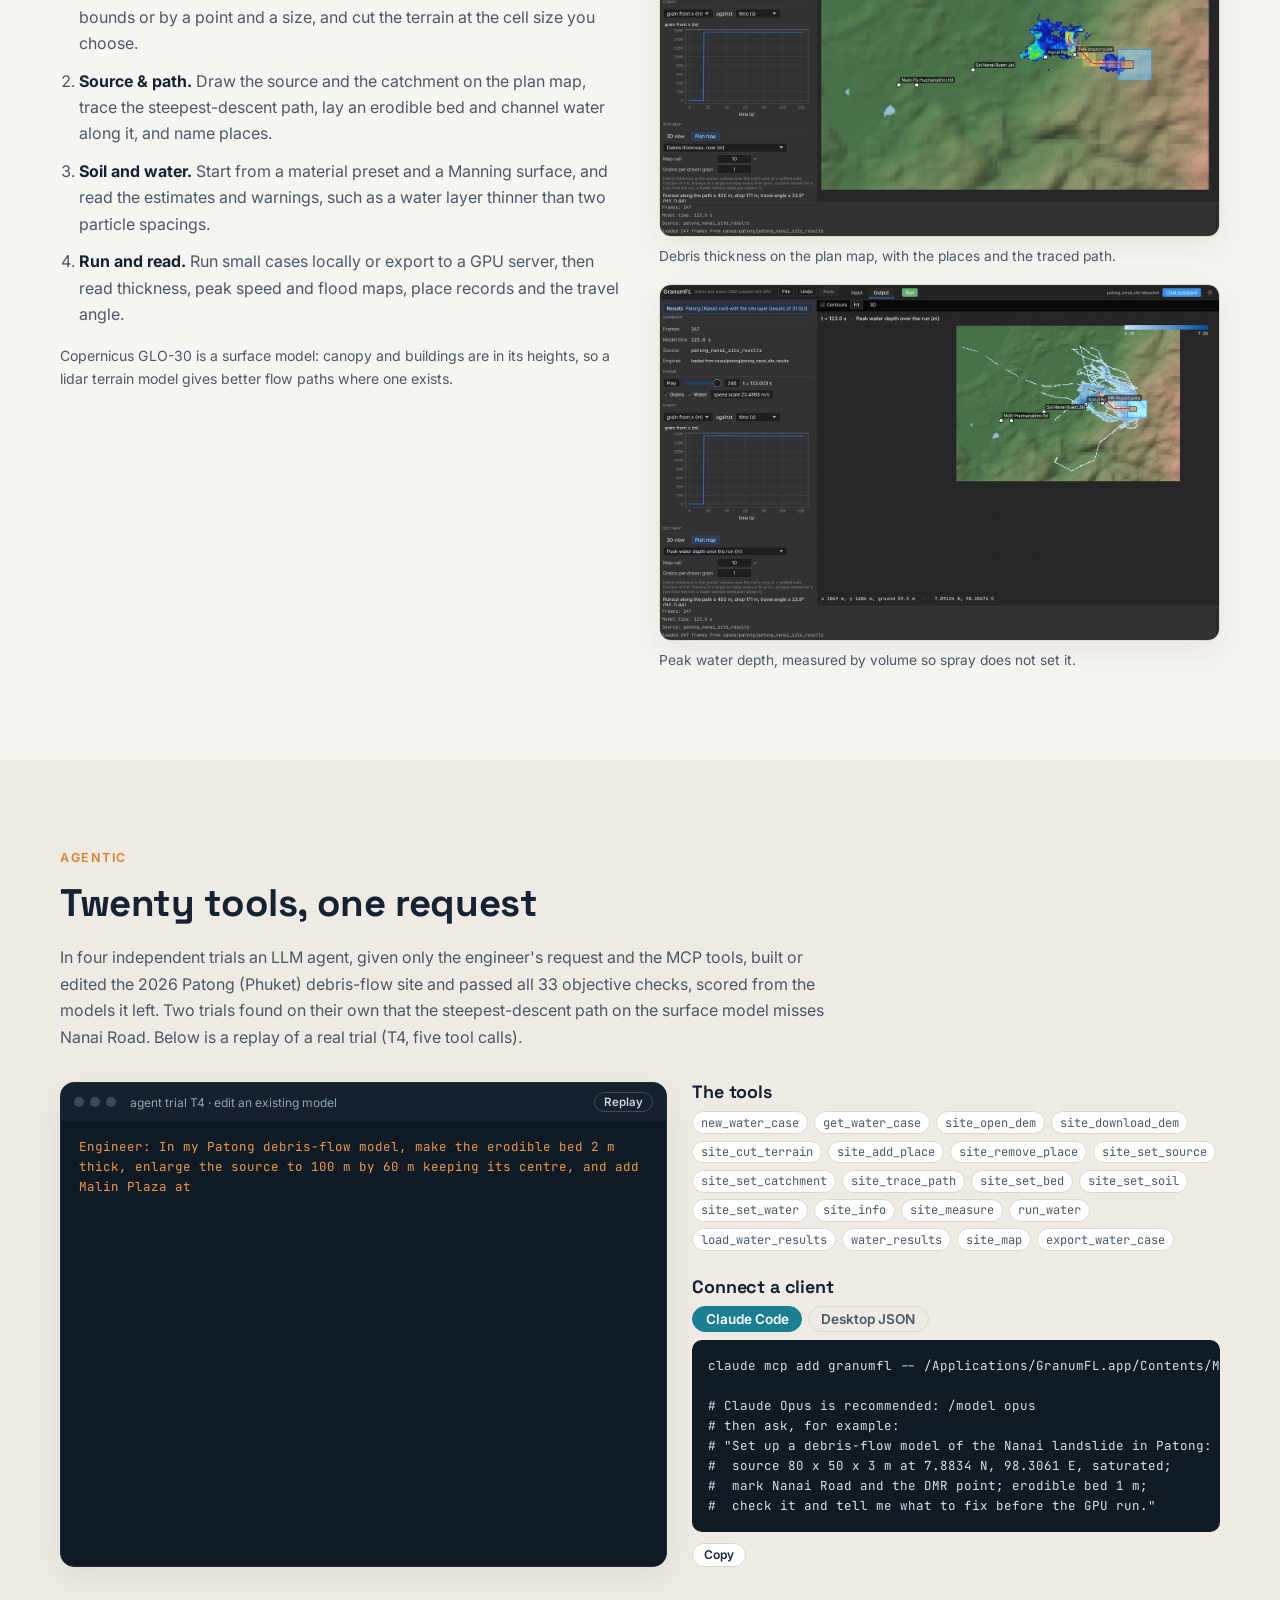
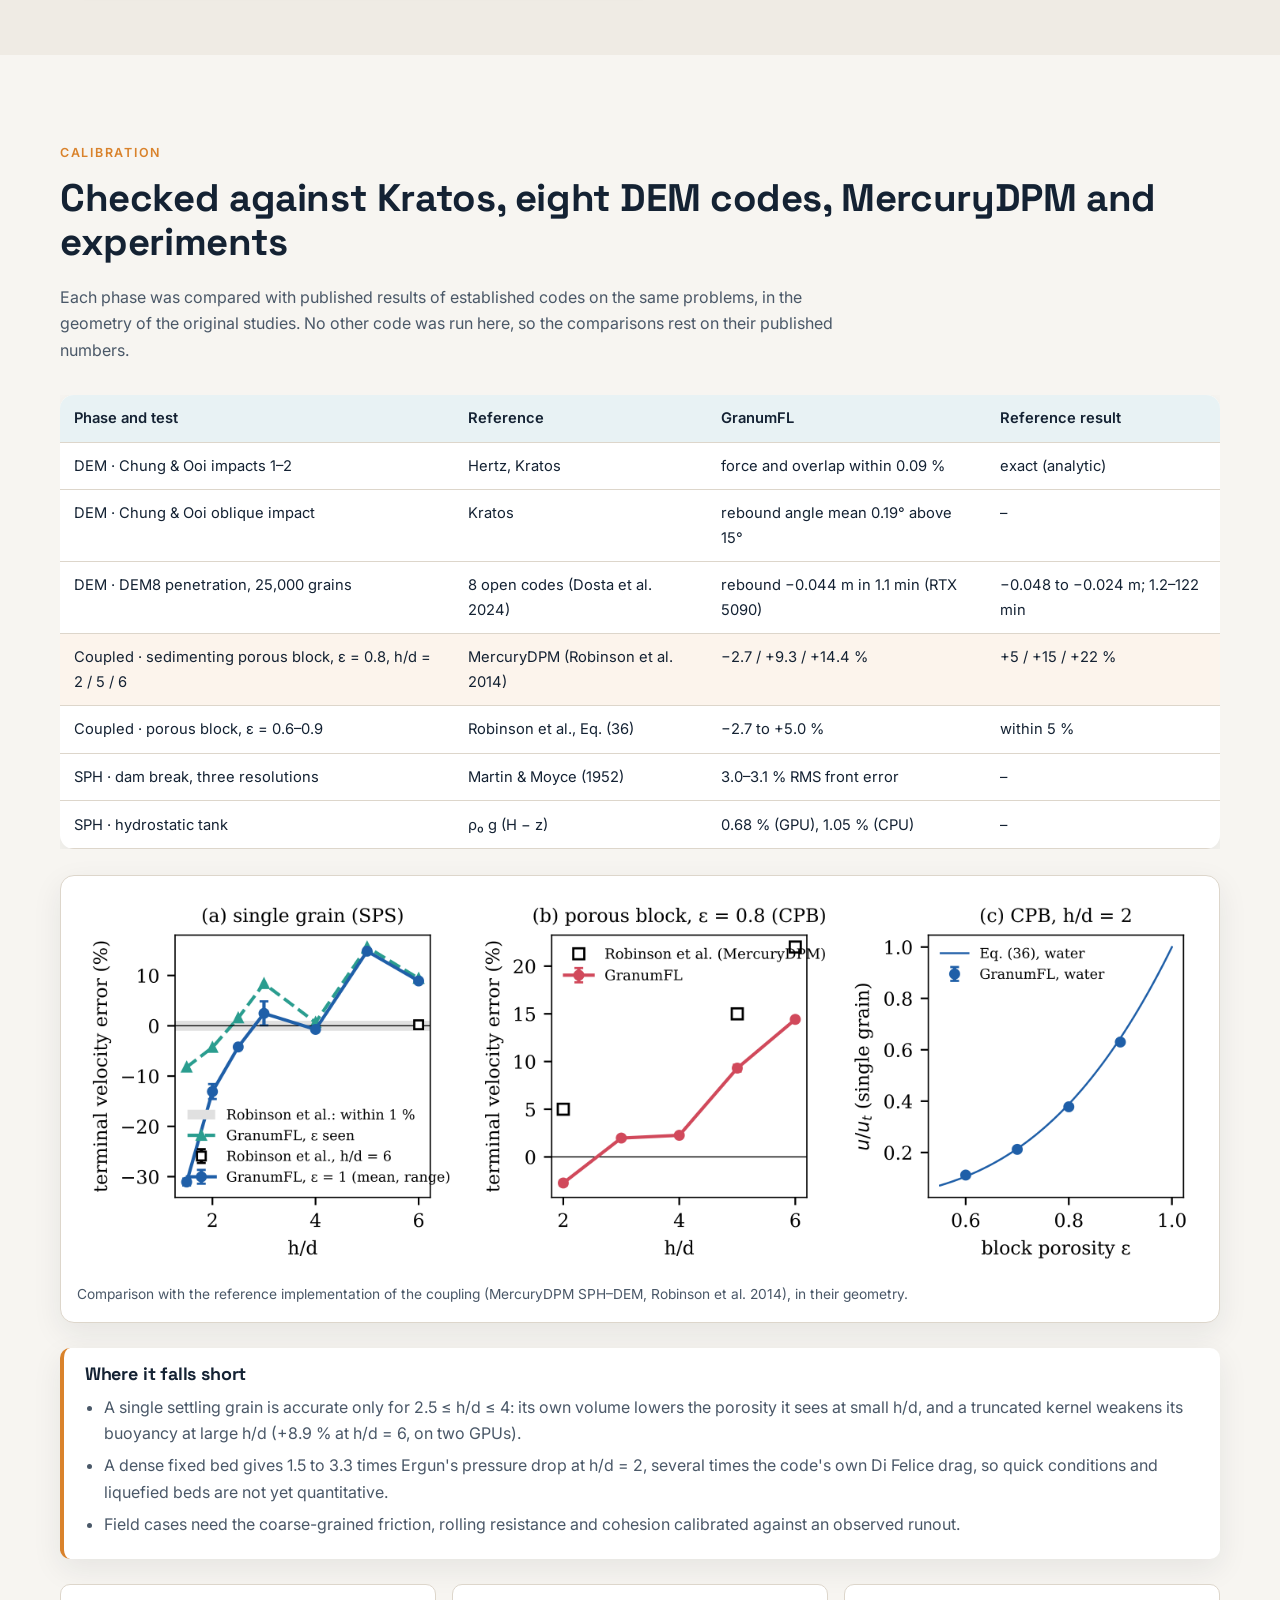
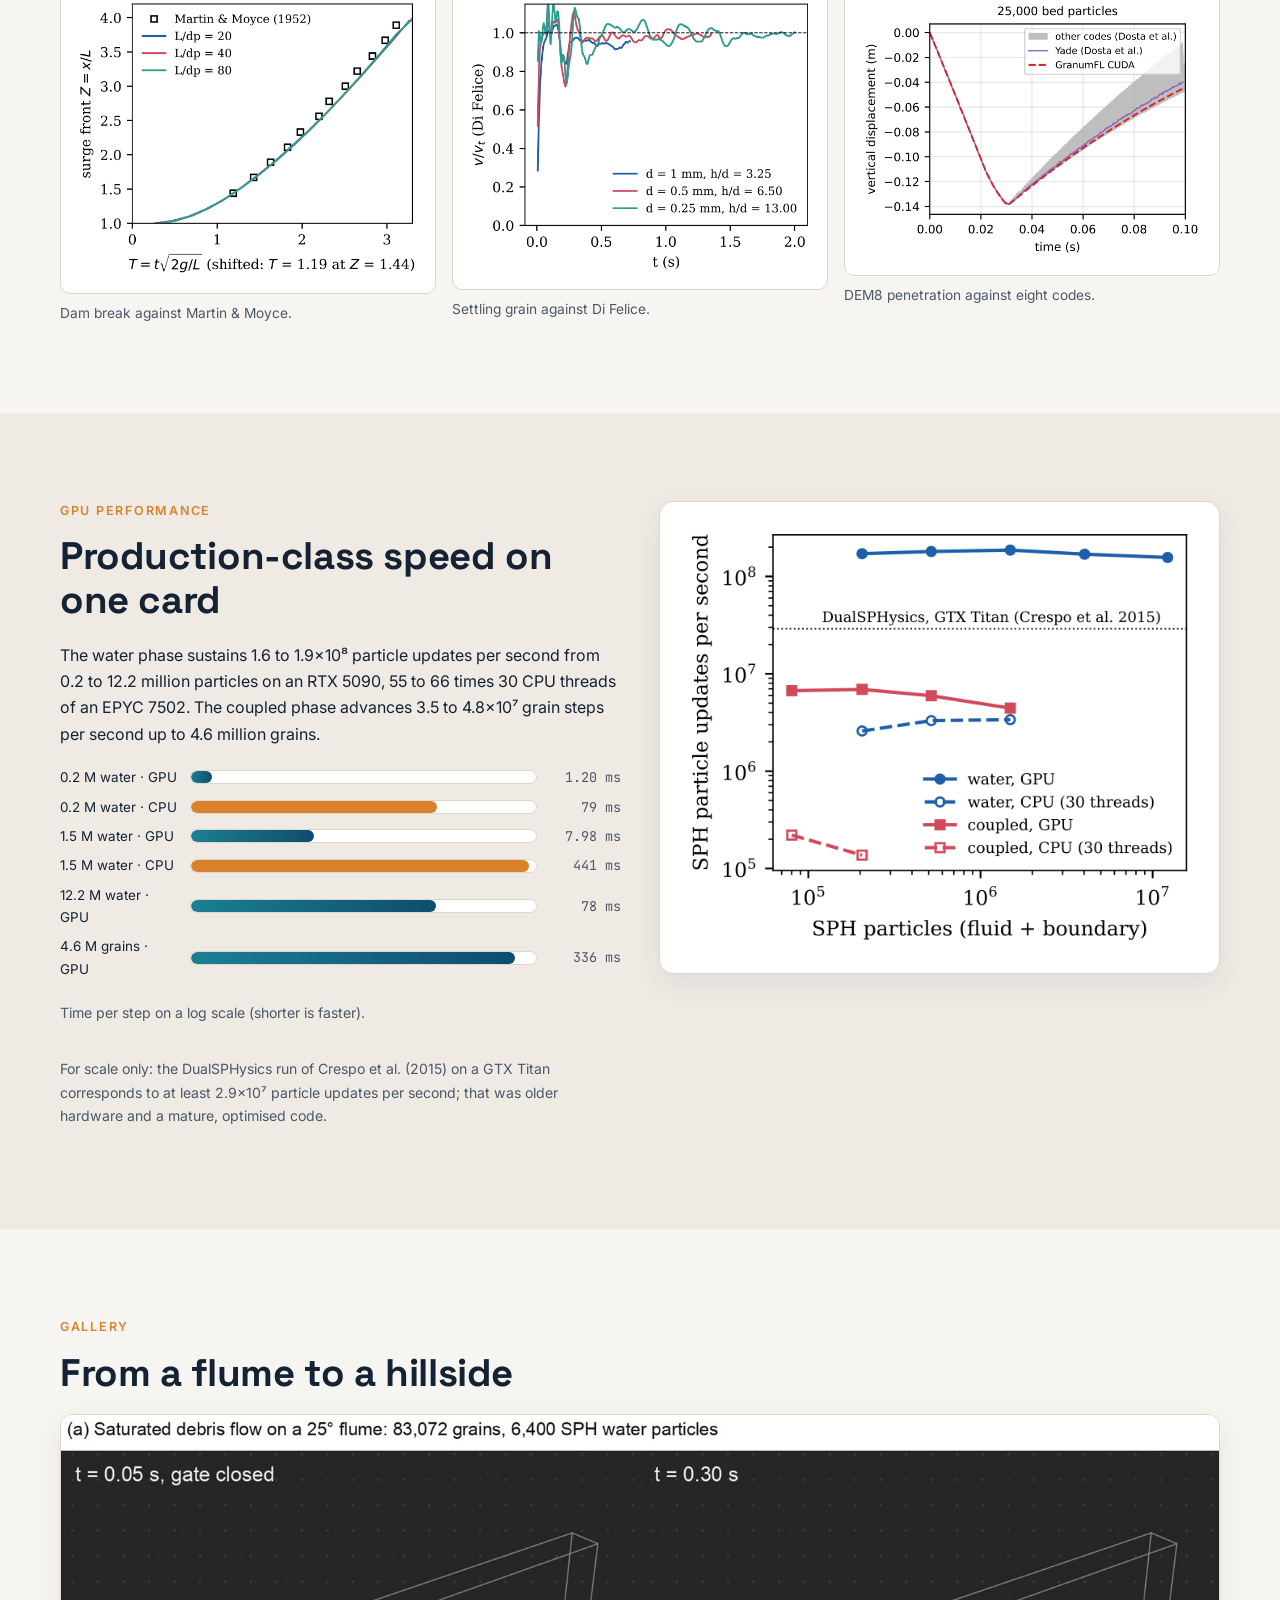
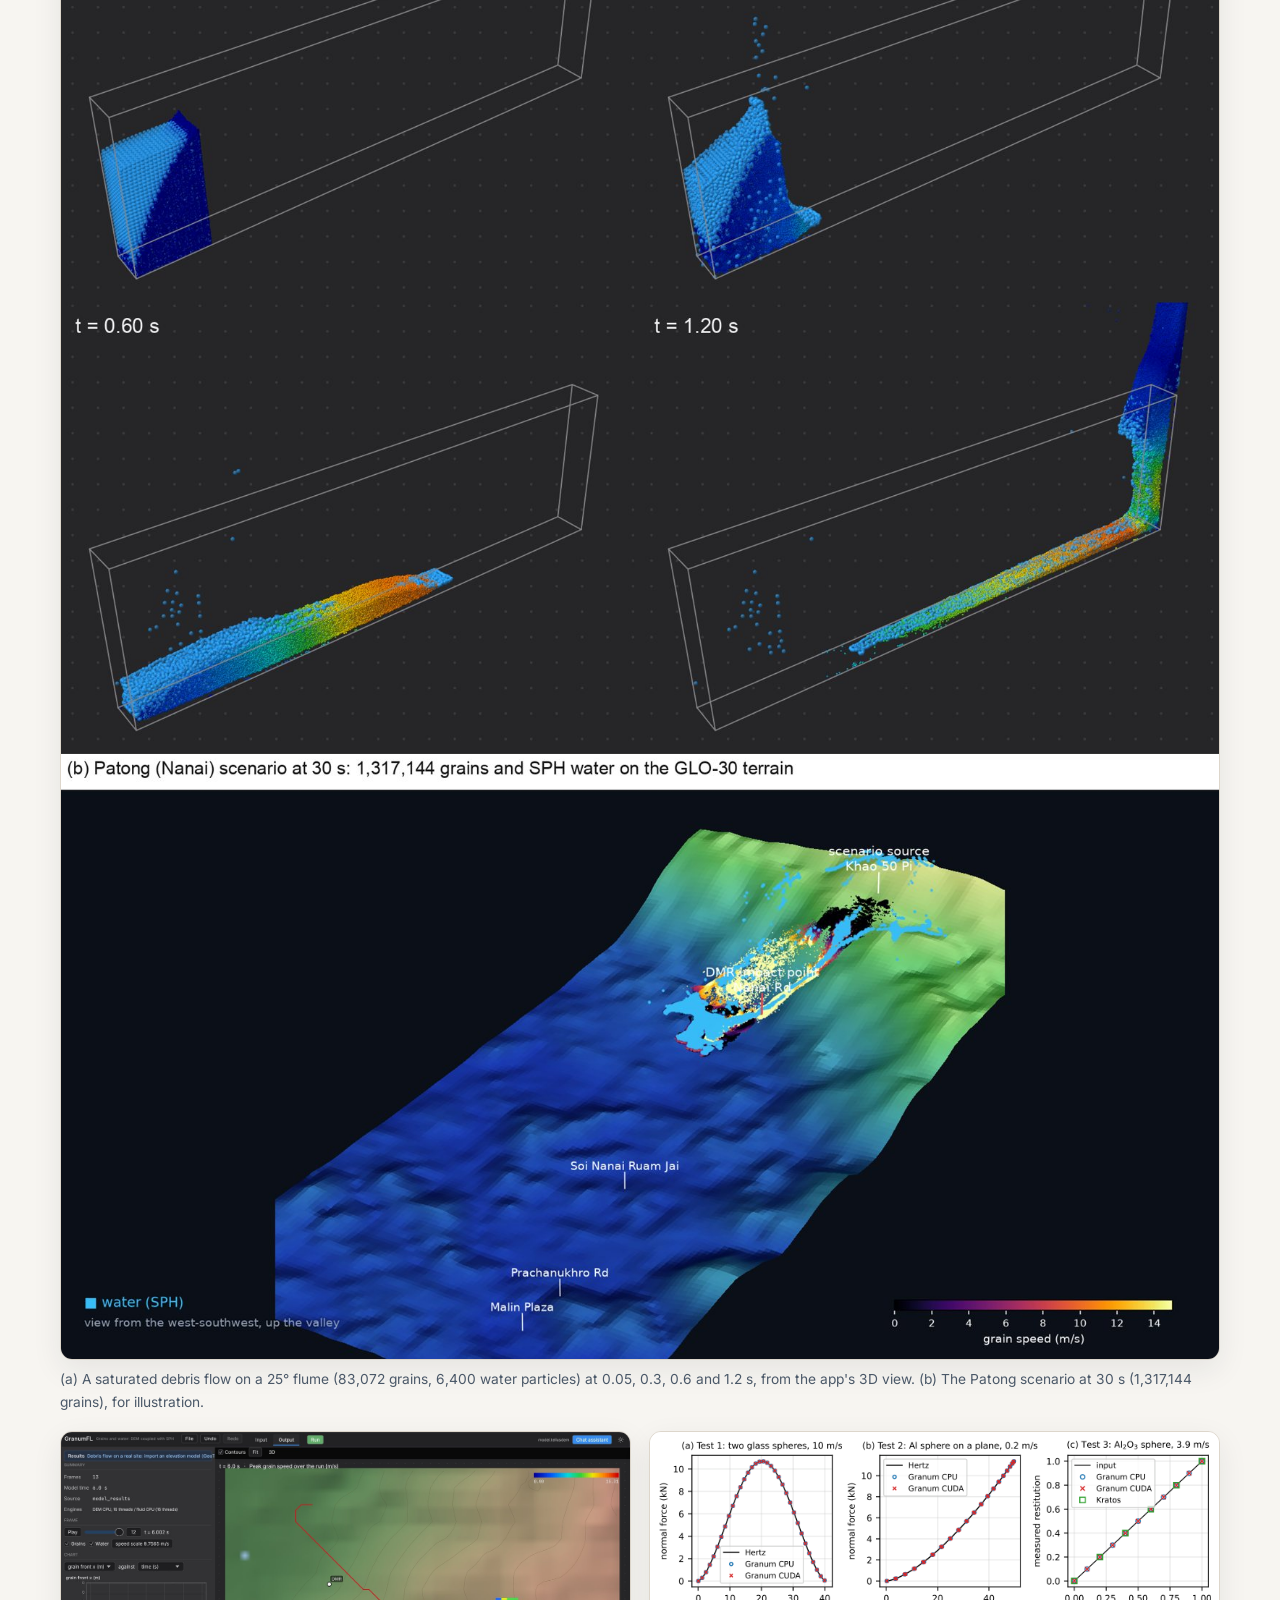
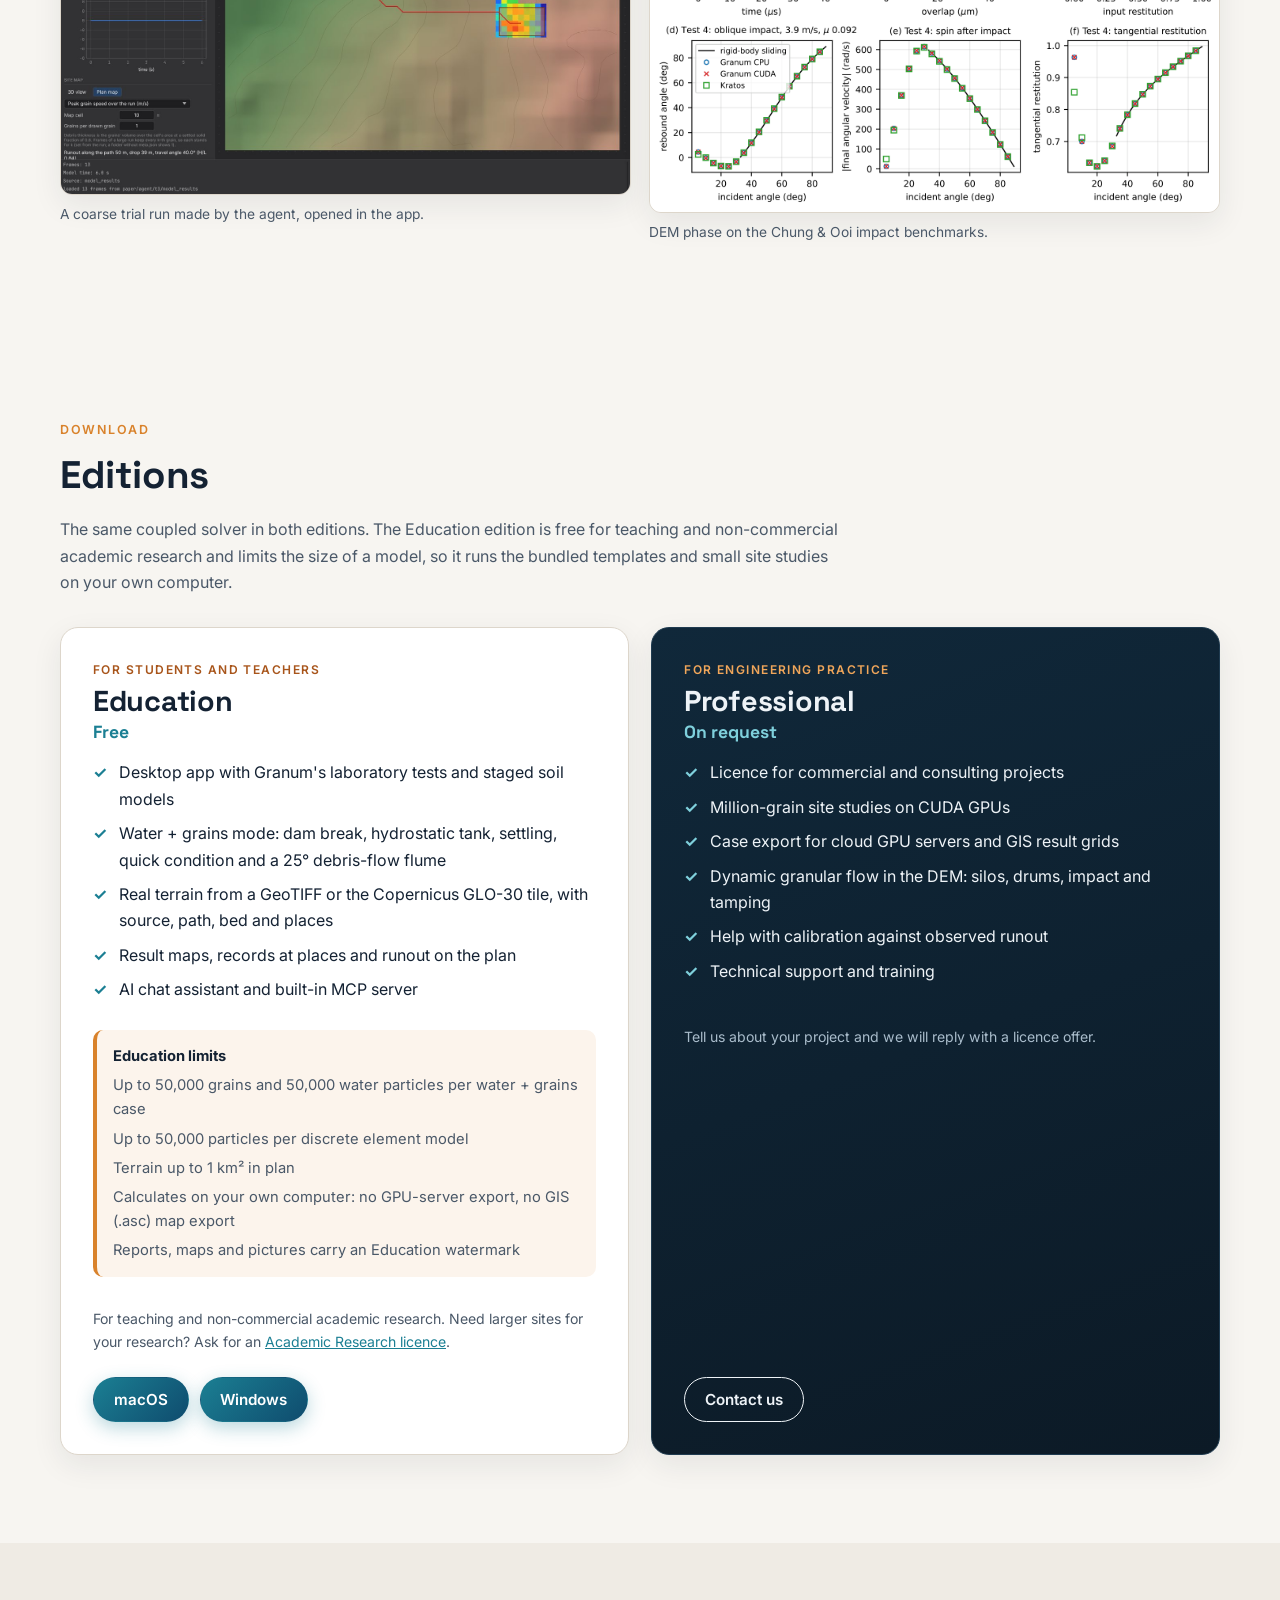
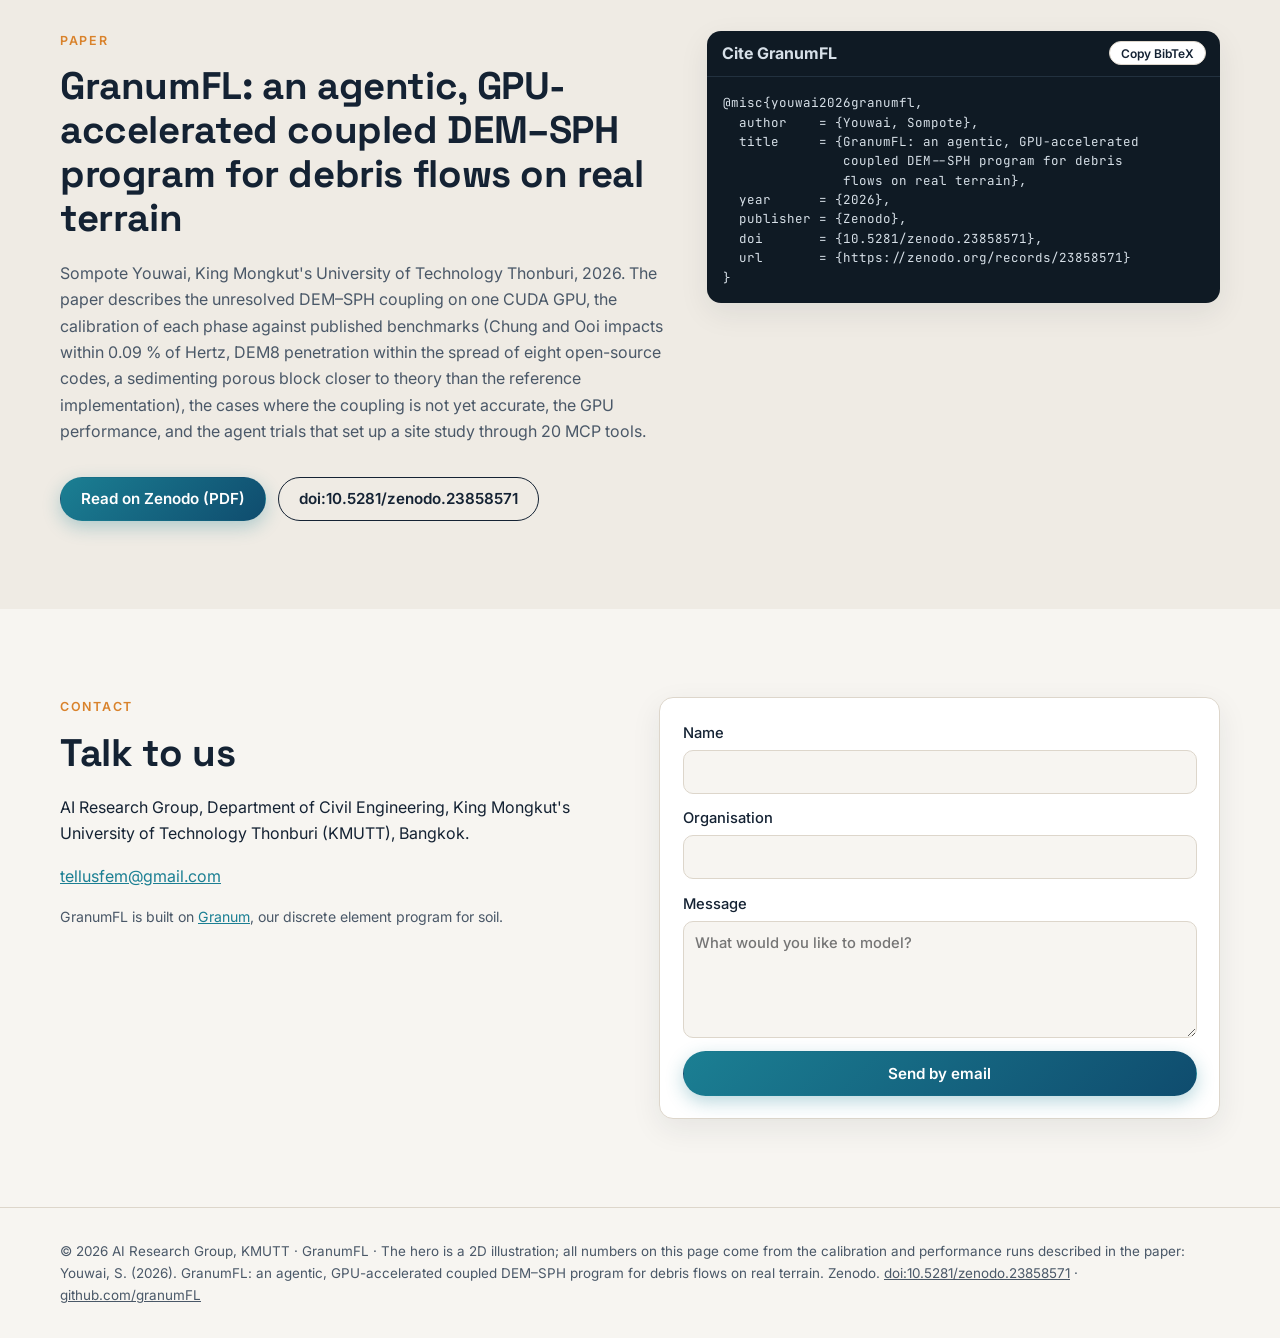
==== commit 5fb7842d: "Add the user manual: water cases, real terrain, MCP set-up with Claude Opus Co-Authored-By: Claude O" ====
--- a/index.html
+++ b/index.html
@@ -27,6 +27,7 @@
       <a href="#performance">GPU</a>
       <a href="#gallery">Gallery</a>
       <a href="#paper">Paper</a>
+      <a href="manual.html">Manual</a>
       <a href="#editions">Download</a>
       <a class="btn btn-sm" href="#contact">Contact</a>
     </nav>
